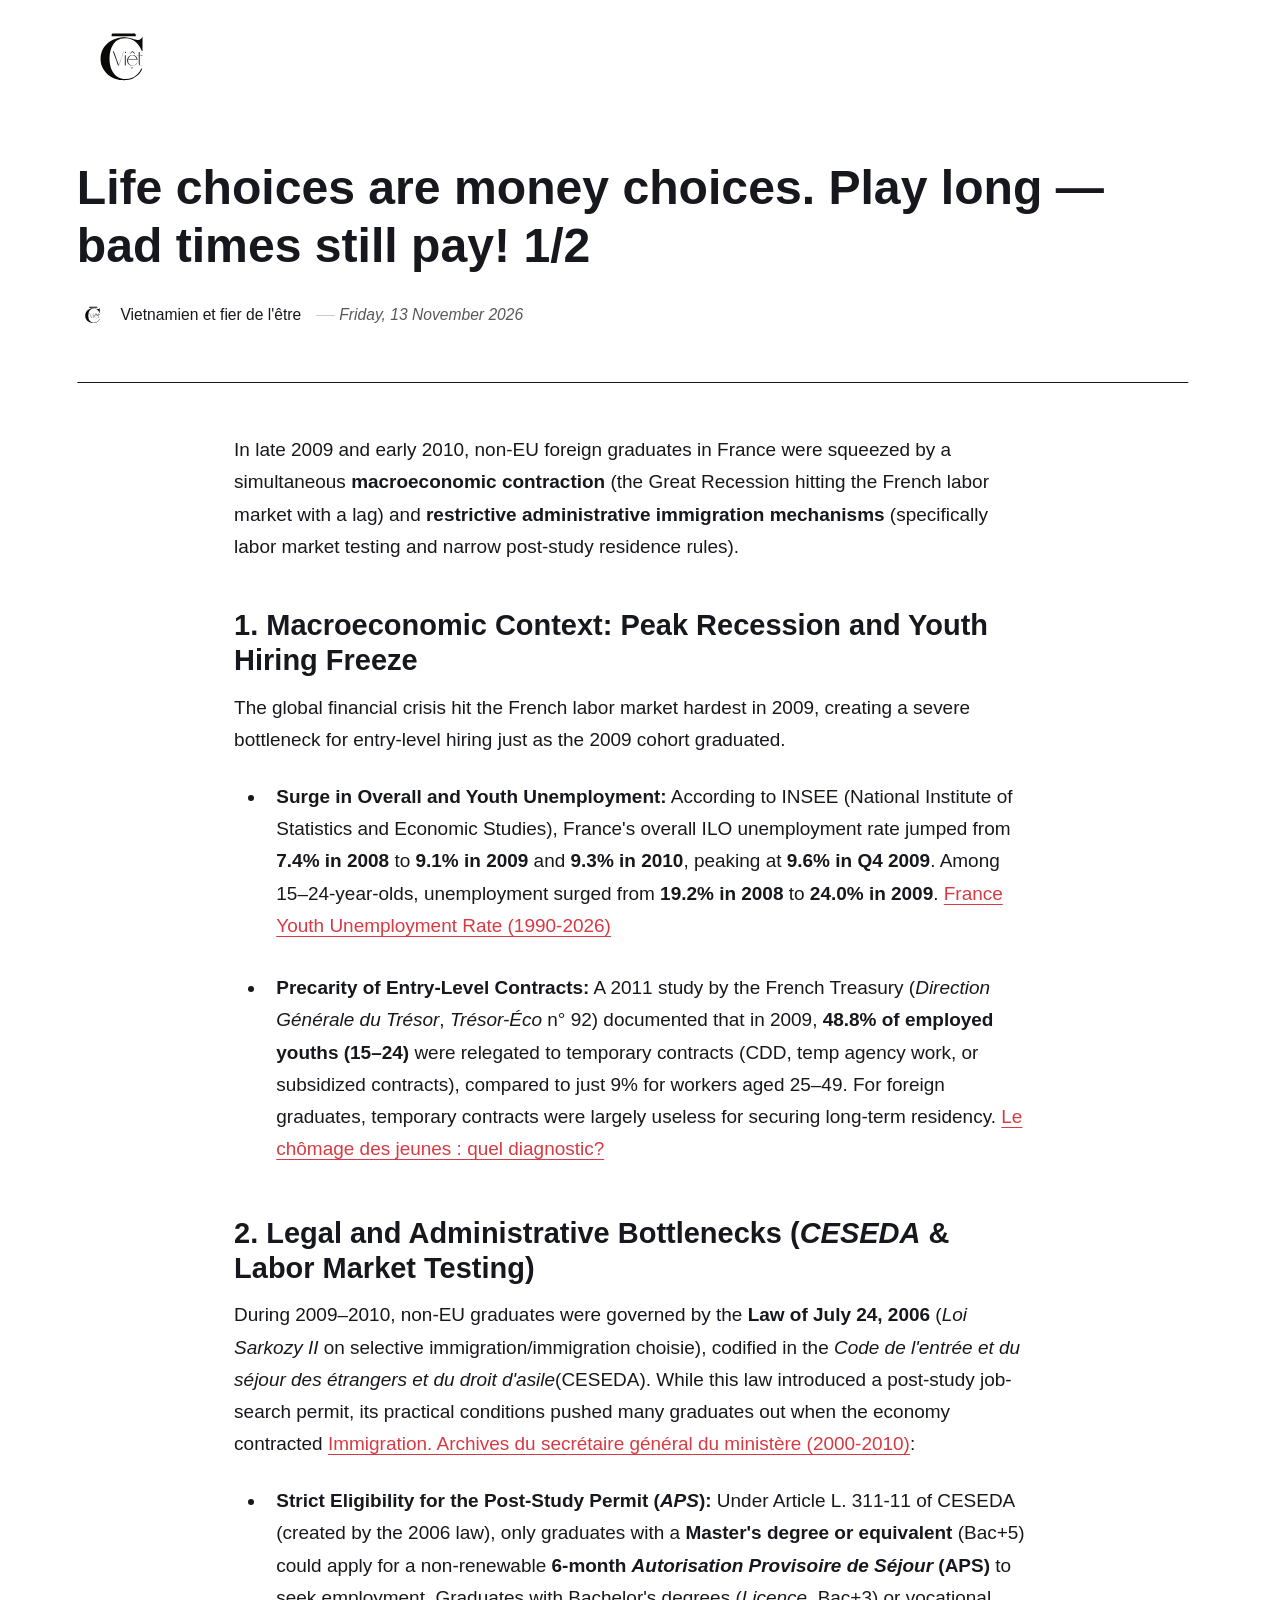
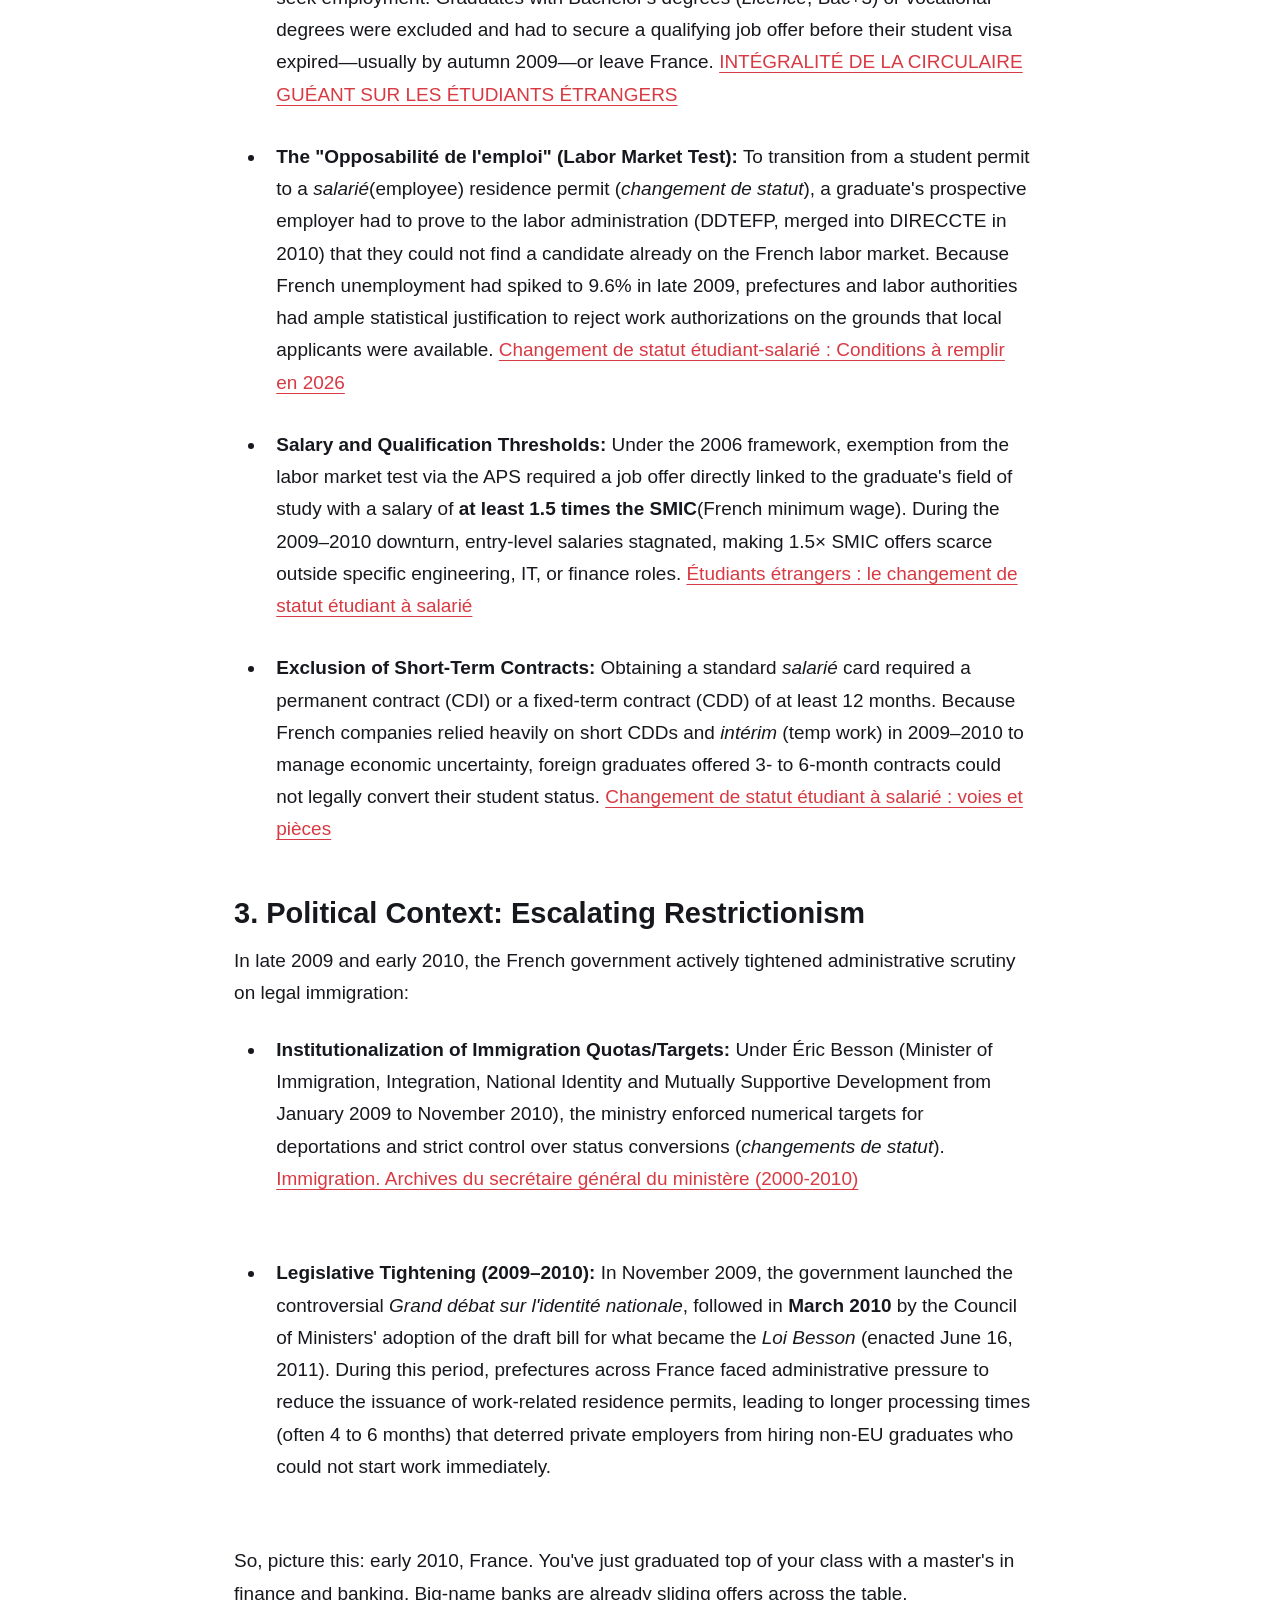
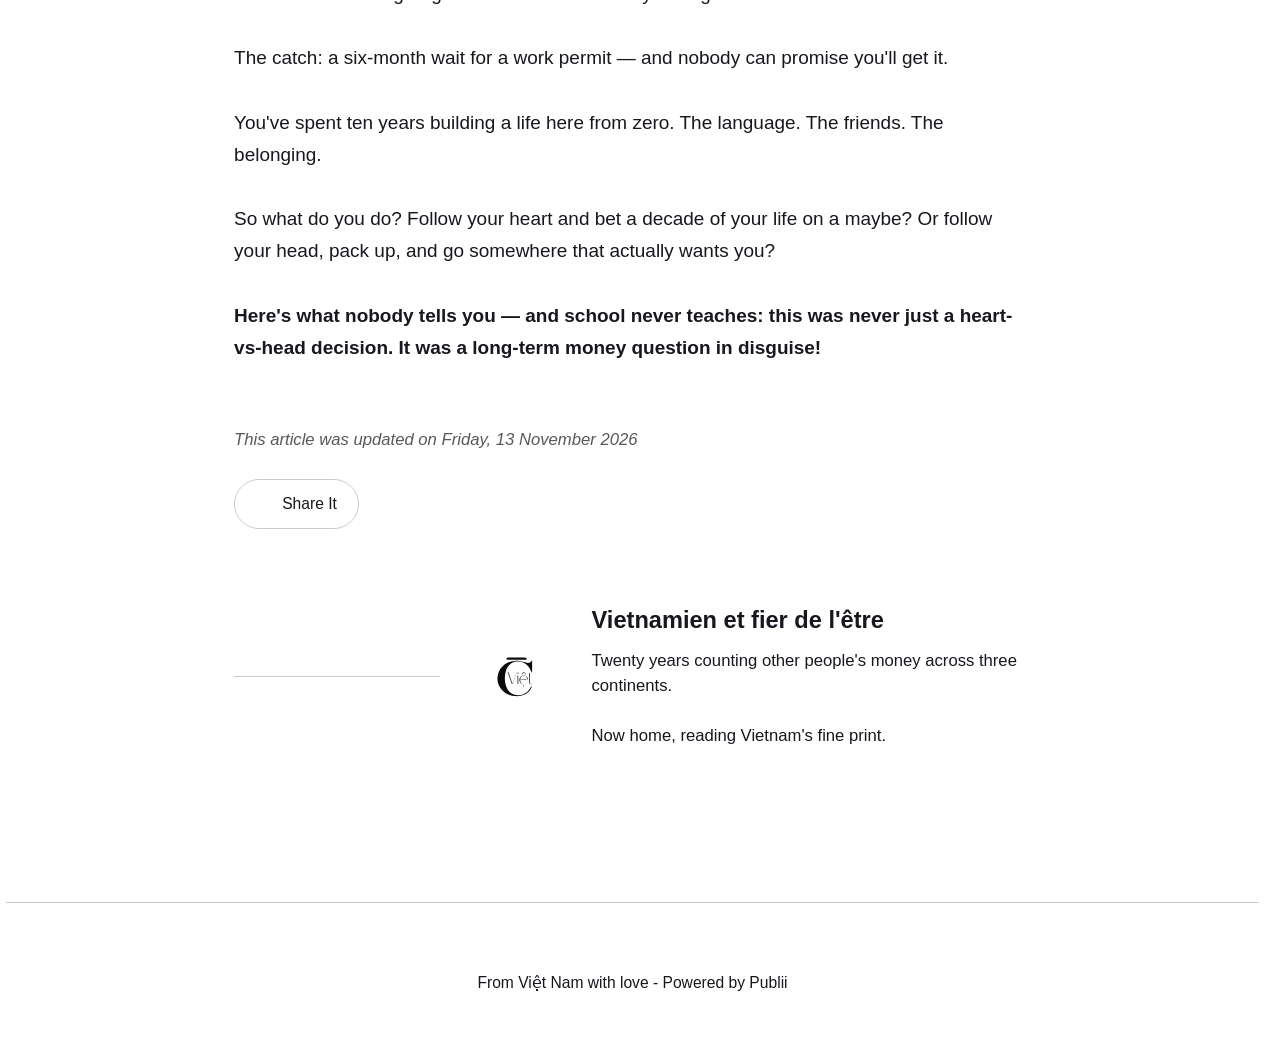
==== life-choices-are-money-choices-play-long-bad-times-still-pay-12/index.html @ 6306d777 "Updated from Publii" ====
<!DOCTYPE html><html lang="en-gb"><head><meta charset="utf-8"><meta http-equiv="X-UA-Compatible" content="IE=edge"><meta name="viewport" content="width=device-width,initial-scale=1"><title>Life choices are money choices. Play long — bad times still pay! 1/2 - C&#x27;est Việt</title><meta name="description" content="In late 2009 and early 2010, non-EU foreign graduates in France were squeezed by a simultaneous macroeconomic contraction (the Great Recession hitting the French labor market with a lag) and restrictive administrative immigration mechanisms (specifically labor market testing and narrow post-study residence rules). The global&amp;hellip;"><meta name="generator" content="Publii Open-Source CMS for Static Site"><link rel="canonical" href="https://cestviet.github.io/cestviet/life-choices-are-money-choices-play-long-bad-times-still-pay-12/"><link rel="alternate" type="application/atom+xml" href="https://cestviet.github.io/cestviet/feed.xml" title="C&#x27;est Việt - RSS"><link rel="alternate" type="application/json" href="https://cestviet.github.io/cestviet/feed.json" title="C&#x27;est Việt - JSON"><meta property="og:title" content="Life choices are money choices. Play long — bad times still pay! 1/2"><meta property="og:image" content="https://cestviet.github.io/cestviet/media/website/a-minimalist-flat-logo-featuring-a-sleek-stylize.svg"><meta property="og:image:width" content="1024"><meta property="og:image:height" content="1024"><meta property="og:site_name" content="C&#x27;est Việt"><meta property="og:description" content="In late 2009 and early 2010, non-EU foreign graduates in France were squeezed by a simultaneous macroeconomic contraction (the Great Recession hitting the French labor market with a lag) and restrictive administrative immigration mechanisms (specifically labor market testing and narrow post-study residence rules). The global&amp;hellip;"><meta property="og:url" content="https://cestviet.github.io/cestviet/life-choices-are-money-choices-play-long-bad-times-still-pay-12/"><meta property="og:type" content="article"><link rel="stylesheet" href="https://cestviet.github.io/cestviet/assets/css/style.css?v&#x3D;9b02a974ddb182516a41734026b76985"><script type="application/ld+json">{"@context":"http://schema.org","@type":"Article","mainEntityOfPage":{"@type":"WebPage","@id":"https://cestviet.github.io/cestviet/life-choices-are-money-choices-play-long-bad-times-still-pay-12/"},"headline":"Life choices are money choices. Play long — bad times still pay! 1/2","datePublished":"2026-11-13T11:24+07:00","dateModified":"2026-11-13T11:24+07:00","image":{"@type":"ImageObject","url":"https://cestviet.github.io/cestviet/media/website/a-minimalist-flat-logo-featuring-a-sleek-stylize.svg","height":1024,"width":1024},"description":"In late 2009 and early 2010, non-EU foreign graduates in France were squeezed by a simultaneous macroeconomic contraction (the Great Recession hitting the French labor market with a lag) and restrictive administrative immigration mechanisms (specifically labor market testing and narrow post-study residence rules). The global&hellip;","author":{"@type":"Person","name":"Vietnamien et fier de l'être","url":"https://cestviet.github.io/cestviet/authors/vietnamien-et-fier-de-letre/"},"publisher":{"@type":"Organization","name":"Vietnamien et fier de l'être","logo":{"@type":"ImageObject","url":"https://cestviet.github.io/cestviet/media/website/a-minimalist-flat-logo-featuring-a-sleek-stylize.svg","height":1024,"width":1024}}}</script><noscript><style>img[loading] {
                    opacity: 1;
                }</style></noscript></head><body class="post-template"><header class="top js-header"><a class="logo" href="https://cestviet.github.io/cestviet/"><img src="https://cestviet.github.io/cestviet/media/website/a-minimalist-flat-logo-featuring-a-sleek-stylize.svg" alt="C&#x27;est Việt" width="1024" height="1024"></a></header><main class="post"><article class="content"><div class="hero hero--noimage"><header class="hero__content"><div class="wrapper"><h1>Life choices are money choices. Play long — bad times still pay! 1/2</h1><div class="feed__meta content__meta"><img src="https://cestviet.github.io/cestviet/media/website/a-minimalist-flat-logo-featuring-a-sleek-stylize-2.svg" loading="eager" height="1024" width="1024" class="feed__author-thumb" alt=""> <a href="https://cestviet.github.io/cestviet/authors/vietnamien-et-fier-de-letre/" class="feed__author">Vietnamien et fier de l&#x27;être</a> <time datetime="2026-11-13T11:24" class="feed__date">Friday, 13 November 2026</time></div></div></header></div><div class="entry-wrapper content__entry"><p>In late 2009 and early 2010, non-EU foreign graduates in France were squeezed by a simultaneous <strong data-path-to-node="0" data-index-in-node="96">macroeconomic contraction</strong> (the Great Recession hitting the French labor market with a lag) and <strong data-path-to-node="0" data-index-in-node="191">restrictive administrative immigration mechanisms</strong> (specifically labor market testing and narrow post-study residence rules).</p><h3 dir="ltr" data-path-to-node="3">1. Macroeconomic Context: Peak Recession and Youth Hiring Freeze</h3><p dir="ltr" data-path-to-node="4">The global financial crisis hit the French labor market hardest in 2009, creating a severe bottleneck for entry-level hiring just as the 2009 cohort graduated.</p><ul dir="ltr" data-path-to-node="5"><li><p id="p-rc_a30de577f551a935-44" dir="ltr" data-path-to-node="5,0,0"><strong data-path-to-node="5,0,0" data-index-in-node="0">Surge in Overall and Youth Unemployment:</strong> <span class="citation-125">According to INSEE (National Institute of Statistics and Economic Studies), France's overall ILO unemployment rate jumped from </span><strong data-path-to-node="5,0,0" data-index-in-node="168"><span class="citation-125">7.4% in 2008</span></strong><span class="citation-125"> to </span><strong data-path-to-node="5,0,0" data-index-in-node="184"><span class="citation-125">9.1% in 2009</span></strong><span class="citation-125"> and </span><strong data-path-to-node="5,0,0" data-index-in-node="201"><span class="citation-125">9.3% in 2010</span></strong><span class="citation-125">, peaking at </span><strong data-path-to-node="5,0,0" data-index-in-node="226"><span class="citation-125">9.6% in Q4 2009</span></strong><span class="citation-125">. Among 15–24-year-olds, unemployment surged from </span><strong data-path-to-node="5,0,0" data-index-in-node="291"><span class="citation-125">19.2% in 2008</span></strong><span class="citation-125"> to </span><strong data-path-to-node="5,0,0" data-index-in-node="308"><span class="citation-125">24.0% in 2009</span></strong><span class="citation-125 citation-end-125">. <a href="https://www.macrotrends.net/global-metrics/countries/fra/france/youth-unemployment-rate" target="_blank" rel="noopener noreferrer">France Youth Unemployment Rate (1990-2026)</a></span></p></li><li><p id="p-rc_a30de577f551a935-45" dir="ltr" data-path-to-node="5,1,0"><strong data-path-to-node="5,1,0" data-index-in-node="0">Precarity of Entry-Level Contracts:</strong> <span class="citation-124">A 2011 study by the French Treasury (</span><i data-path-to-node="5,1,0" data-index-in-node="73"><span class="citation-124">Direction Générale du Trésor</span></i><span class="citation-124">, </span><i data-path-to-node="5,1,0" data-index-in-node="103"><span class="citation-124">Trésor-Éco</span></i><span class="citation-124"> n° 92) documented that in 2009, </span><strong data-path-to-node="5,1,0" data-index-in-node="146"><span class="citation-124">48.8% of employed youths (15–24)</span></strong><span class="citation-124 citation-end-124"> were relegated to temporary contracts (CDD, temp agency work, or subsidized contracts), compared to just 9% for workers aged 25–49.</span> For foreign graduates, temporary contracts were largely useless for securing long-term residency. <a href="https://www.tresor.economie.gouv.fr/Articles/a46040fc-6498-491b-bf5c-846c3a149bab/files/7bc8a26e-d54e-42ad-891c-6b981cd92b76#:~:text=Ceci%20pourrait%20notamment%20s'expliquer%20par%20%3A%20•,d'emploi%20mieux%20ciblée%20de%20ces%20derniers%20%3B" target="_blank" rel="noopener noreferrer">Le chômage des jeunes : quel diagnostic?</a></p></li></ul><h3 dir="ltr" data-path-to-node="7">2. Legal and Administrative Bottlenecks (<i data-path-to-node="7" data-index-in-node="41">CESEDA</i> &amp; Labor Market Testing)</h3><p id="p-rc_a30de577f551a935-46" dir="ltr" data-path-to-node="8"><span class="citation-123">During 2009–2010, non-EU graduates were governed by the </span><strong data-path-to-node="8" data-index-in-node="56"><span class="citation-123">Law of July 24, 2006</span></strong><span class="citation-123"> (</span><i data-path-to-node="8" data-index-in-node="78"><span class="citation-123">Loi Sarkozy II</span></i><span class="citation-123"> on selective immigration/</span><span class="citation-123">immigration choisie</span><span class="citation-123">), codified in the </span><i data-path-to-node="8" data-index-in-node="160"><span class="citation-123">Code de l'entrée et du séjour des étrangers et du droit d'asile</span></i><span class="citation-123 citation-end-123">(CESEDA).</span> While this law introduced a post-study job-search permit, its practical conditions pushed many graduates out when the economy contracted <a href="https://francearchives.gouv.fr/fr/findingaid/ea7a75e824355fdae7357c31bb704d1fa6d68585" target="null">Immigration. Archives du secrétaire général du ministère (2000-2010)</a>:</p><ul dir="ltr" data-path-to-node="9"><li><p id="p-rc_a30de577f551a935-47" dir="ltr" data-path-to-node="9,0,0"><strong data-path-to-node="9,0,0" data-index-in-node="0">Strict Eligibility for the Post-Study Permit (<i data-path-to-node="9,0,0" data-index-in-node="46">APS</i>):</strong> <span class="citation-122">Under Article L. 311-11 of CESEDA (created by the 2006 law), only graduates with a </span><strong data-path-to-node="9,0,0" data-index-in-node="135"><span class="citation-122">Master's degree or equivalent</span></strong><span class="citation-122"> (Bac+5) could apply for a non-renewable </span><strong data-path-to-node="9,0,0" data-index-in-node="205"><span class="citation-122">6-month </span><i data-path-to-node="9,0,0" data-index-in-node="213"><span class="citation-122">Autorisation Provisoire de Séjour</span></i><span class="citation-122"> (APS)</span></strong><span class="citation-122 citation-end-122"> to seek employment.</span> Graduates with Bachelor's degrees (<i data-path-to-node="9,0,0" data-index-in-node="308">Licence</i>, Bac+3) or vocational degrees were excluded and had to secure a qualifying job offer before their student visa expired—usually by autumn 2009—or leave France. <a href="https://www.france-terre-asile.org/actualites/actualites-choisies/integralite-de-la-circulaire-gueant-sur-les-etudiants-etrangers" target="_blank" rel="noopener noreferrer">INTÉGRALITÉ DE LA CIRCULAIRE GUÉANT SUR LES ÉTUDIANTS ÉTRANGERS</a></p></li><li><p id="p-rc_a30de577f551a935-48" dir="ltr" data-path-to-node="9,1,0"><strong data-path-to-node="9,1,0" data-index-in-node="0">The "Opposabilité de l'emploi" (Labor Market Test):</strong> <span class="citation-121">To transition from a student permit to a </span><i data-path-to-node="9,1,0" data-index-in-node="93"><span class="citation-121">salarié</span></i><span class="citation-121">(employee) residence permit (</span><i data-path-to-node="9,1,0" data-index-in-node="130"><span class="citation-121">changement de statut</span></i><span class="citation-121 citation-end-121">), a graduate's prospective employer had to prove to the labor administration (DDTEFP, merged into DIRECCTE in 2010) that they could not find a candidate already on the French labor market.</span> Because French unemployment had spiked to 9.6% in late 2009, prefectures and labor authorities had ample statistical justification to reject work authorizations on the grounds that local applicants were available. <a href="https://demandedesejour.fr/changement-de-statut-etudiant-salarie-conditions/#:~:text=La%20transition%20vers%20un%20titre%20de%20séjour,SMIC%20ou%20plus%20selon%20le%20poste)%20%3B" target="_blank" rel="noopener noreferrer">Changement de statut étudiant-salarié : Conditions à remplir en 2026</a></p></li><li><p id="p-rc_a30de577f551a935-49" dir="ltr" data-path-to-node="9,2,0"><strong data-path-to-node="9,2,0" data-index-in-node="0">Salary and Qualification Thresholds:</strong> <span class="citation-120">Under the 2006 framework, exemption from the labor market test via the APS required a job offer directly linked to the graduate's field of study with a salary of </span><strong data-path-to-node="9,2,0" data-index-in-node="199"><span class="citation-120">at least 1.5 times the SMIC</span></strong><span class="citation-120 citation-end-120">(French minimum wage).</span> During the 2009–2010 downturn, entry-level salaries stagnated, making 1.5× SMIC offers scarce outside specific engineering, IT, or finance roles. <a href="https://www.france-immigration.com/expert-articles/etudiants-etrangers-le-changement-de-statut-etudiant-a-salarie/#:~:text=Elle%20est%20réservée%20aux%20titulaires%20d'un%20diplôme,rarement%20quatre%20à%20six%20mois%2C%20récépissé%20compris." target="_blank" rel="noopener noreferrer">Étudiants étrangers : le changement de statut étudiant à salarié</a></p></li><li><p id="p-rc_a30de577f551a935-50" dir="ltr" data-path-to-node="9,3,0"><strong data-path-to-node="9,3,0" data-index-in-node="0">Exclusion of Short-Term Contracts:</strong> <span class="citation-119">Obtaining a standard </span><i data-path-to-node="9,3,0" data-index-in-node="56"><span class="citation-119">salarié</span></i><span class="citation-119 citation-end-119"> card required a permanent contract (CDI) or a fixed-term contract (CDD) of at least 12 months.</span> <span class="citation-118">Because French companies relied heavily on short CDDs and </span><i data-path-to-node="9,3,0" data-index-in-node="217"><span class="citation-118">intérim</span></i><span class="citation-118 citation-end-118"> (temp work) in 2009–2010 to manage economic uncertainty, foreign graduates offered 3- to 6-month contracts could not legally convert their student status. <a href="https://www.lassort-avocat.fr/changement-de-statut-etudiant-salarie/#:~:text=Pour%20un%20titulaire%20d'un%20master%2C%20cette%20voie,an%2C%20notamment%20un%20contrat%20à%20durée%20indéterminée." target="_blank" rel="noopener noreferrer">Changement de statut étudiant à salarié : voies et pièces</a></span></p></li></ul><h3 dir="ltr" data-path-to-node="11">3. Political Context: Escalating Restrictionism</h3><p dir="ltr" data-path-to-node="12">In late 2009 and early 2010, the French government actively tightened administrative scrutiny on legal immigration:</p><ul dir="ltr" data-path-to-node="13"><li><p id="p-rc_a30de577f551a935-51" dir="ltr" data-path-to-node="13,0,0"><strong data-path-to-node="13,0,0" data-index-in-node="0">Institutionalization of Immigration Quotas/Targets:</strong> <span class="citation-117">Under Éric Besson (Minister of Immigration, Integration, National Identity and Mutually Supportive Development from January 2009 to November 2010), the ministry enforced numerical targets for deportations and strict control over status conversions (</span><i data-path-to-node="13,0,0" data-index-in-node="301"><span class="citation-117">changements de statut</span></i><span class="citation-117 citation-end-117">). <a href="https://francearchives.gouv.fr/fr/findingaid/ea7a75e824355fdae7357c31bb704d1fa6d68585" target="_blank" rel="noopener noreferrer">Immigration. Archives du secrétaire général du ministère (2000-2010)</a></span></p><div class="source-inline-chip-container luminous-sources hide-from-message-actions ng-star-inserted"> </div></li><li><p dir="ltr" data-path-to-node="13,1,0"><strong data-path-to-node="13,1,0" data-index-in-node="0">Legislative Tightening (2009–2010):</strong> In November 2009, the government launched the controversial <i data-path-to-node="13,1,0" data-index-in-node="96">Grand débat sur l'identité nationale</i>, followed in <strong data-path-to-node="13,1,0" data-index-in-node="146">March 2010</strong> by the Council of Ministers' adoption of the draft bill for what became the <i data-path-to-node="13,1,0" data-index-in-node="233">Loi Besson</i> (enacted June 16, 2011). During this period, prefectures across France faced administrative pressure to reduce the issuance of work-related residence permits, leading to longer processing times (often 4 to 6 months) that deterred private employers from hiring non-EU graduates who could not start work immediately.</p></li></ul><p> </p><div class="qwen-markdown-paragraph" dir="ltr"><span class="qwen-markdown-text"><span class="qwen-markdown-text-node">So, picture this: early 2010, France. You've just graduated top of your class with a master's in finance and banking. Big-name banks are already sliding offers across the table.</span></span></div><div class="qwen-markdown-space"> </div><div class="qwen-markdown-paragraph" dir="ltr"><span class="qwen-markdown-text"><span class="qwen-markdown-text-node">The catch: a six-month wait for a work permit — and nobody can promise you'll get it.</span></span></div><div class="qwen-markdown-space"> </div><div class="qwen-markdown-paragraph" dir="ltr"><span class="qwen-markdown-text"><span class="qwen-markdown-text-node">You've spent ten years building a life here from zero. The language. The friends. The belonging.</span></span></div><div class="qwen-markdown-space"> </div><div class="qwen-markdown-paragraph" dir="ltr"><span class="qwen-markdown-text"><span class="qwen-markdown-text-node">So what do you do? Follow your heart and bet a decade of your life on a maybe? Or follow your head, pack up, and go somewhere that actually wants you?</span></span></div><div class="qwen-markdown-space"> </div><div class="qwen-markdown-paragraph" dir="ltr"><strong><span class="qwen-markdown-text"><span class="qwen-markdown-text-node" data-spm-anchor-id="a2ty_o01.29997173.0.i17.275fc921i0zB32">Here's what nobody tells you — and school never teaches: this was never just a heart-vs-head decision. It was a long-term money question in disguise!</span></span></strong></div></div><footer class="content__footer"><div class="entry-wrapper"><p class="content__updated">This article was updated on Friday, 13 November 2026</p><div class="content__actions"><div class="content__share"><button class="btn--icon content__share-button js-content__share-button"><svg width="20" height="20" aria-hidden="true"><use xlink:href="https://cestviet.github.io/cestviet/assets/svg/svg-map.svg#share"></use></svg> <span>Share It</span></button><div class="content__share-popup js-content__share-popup"></div></div></div><div class="content__bio bio"><img src="https://cestviet.github.io/cestviet/media/website/a-minimalist-flat-logo-featuring-a-sleek-stylize-2.svg" loading="lazy" height="1024" width="1024" class="bio__avatar" alt=""><div><h3 class="h4 bio__name"><a href="https://cestviet.github.io/cestviet/authors/vietnamien-et-fier-de-letre/" rel="author">Vietnamien et fier de l&#x27;être</a></h3><div class="bio__desc"><p>Twenty years counting other people's money across three continents.</p><p>Now home, reading Vietnam's fine print.</p></div></div></div></div></footer></article></main><footer class="footer"><div class="wrapper"><div class="footer__copyright"><p>From Việt Nam with love - Powered by Publii</p></div><button id="backToTop" class="footer__bttop" aria-label="Back to top" title="Back to top"><svg width="20" height="20"><use xlink:href="https://cestviet.github.io/cestviet/assets/svg/svg-map.svg#toparrow"/></svg></button></div></footer><script defer="defer" src="https://cestviet.github.io/cestviet/assets/js/scripts.min.js?v&#x3D;548663b90e1600fd2c2dd54433d04b71"></script><script>window.publiiThemeMenuConfig={mobileMenuMode:'sidebar',animationSpeed:300,submenuWidth: 'auto',doubleClickTime:500,mobileMenuExpandableSubmenus:true,relatedContainerForOverlayMenuSelector:'.top'};</script><script>var images = document.querySelectorAll('img[loading]');
        for (var i = 0; i < images.length; i++) {
            if (images[i].complete) {
                images[i].classList.add('is-loaded');
            } else {
                images[i].addEventListener('load', function () {
                    this.classList.add('is-loaded');
                }, false);
            }
        }</script></body></html>
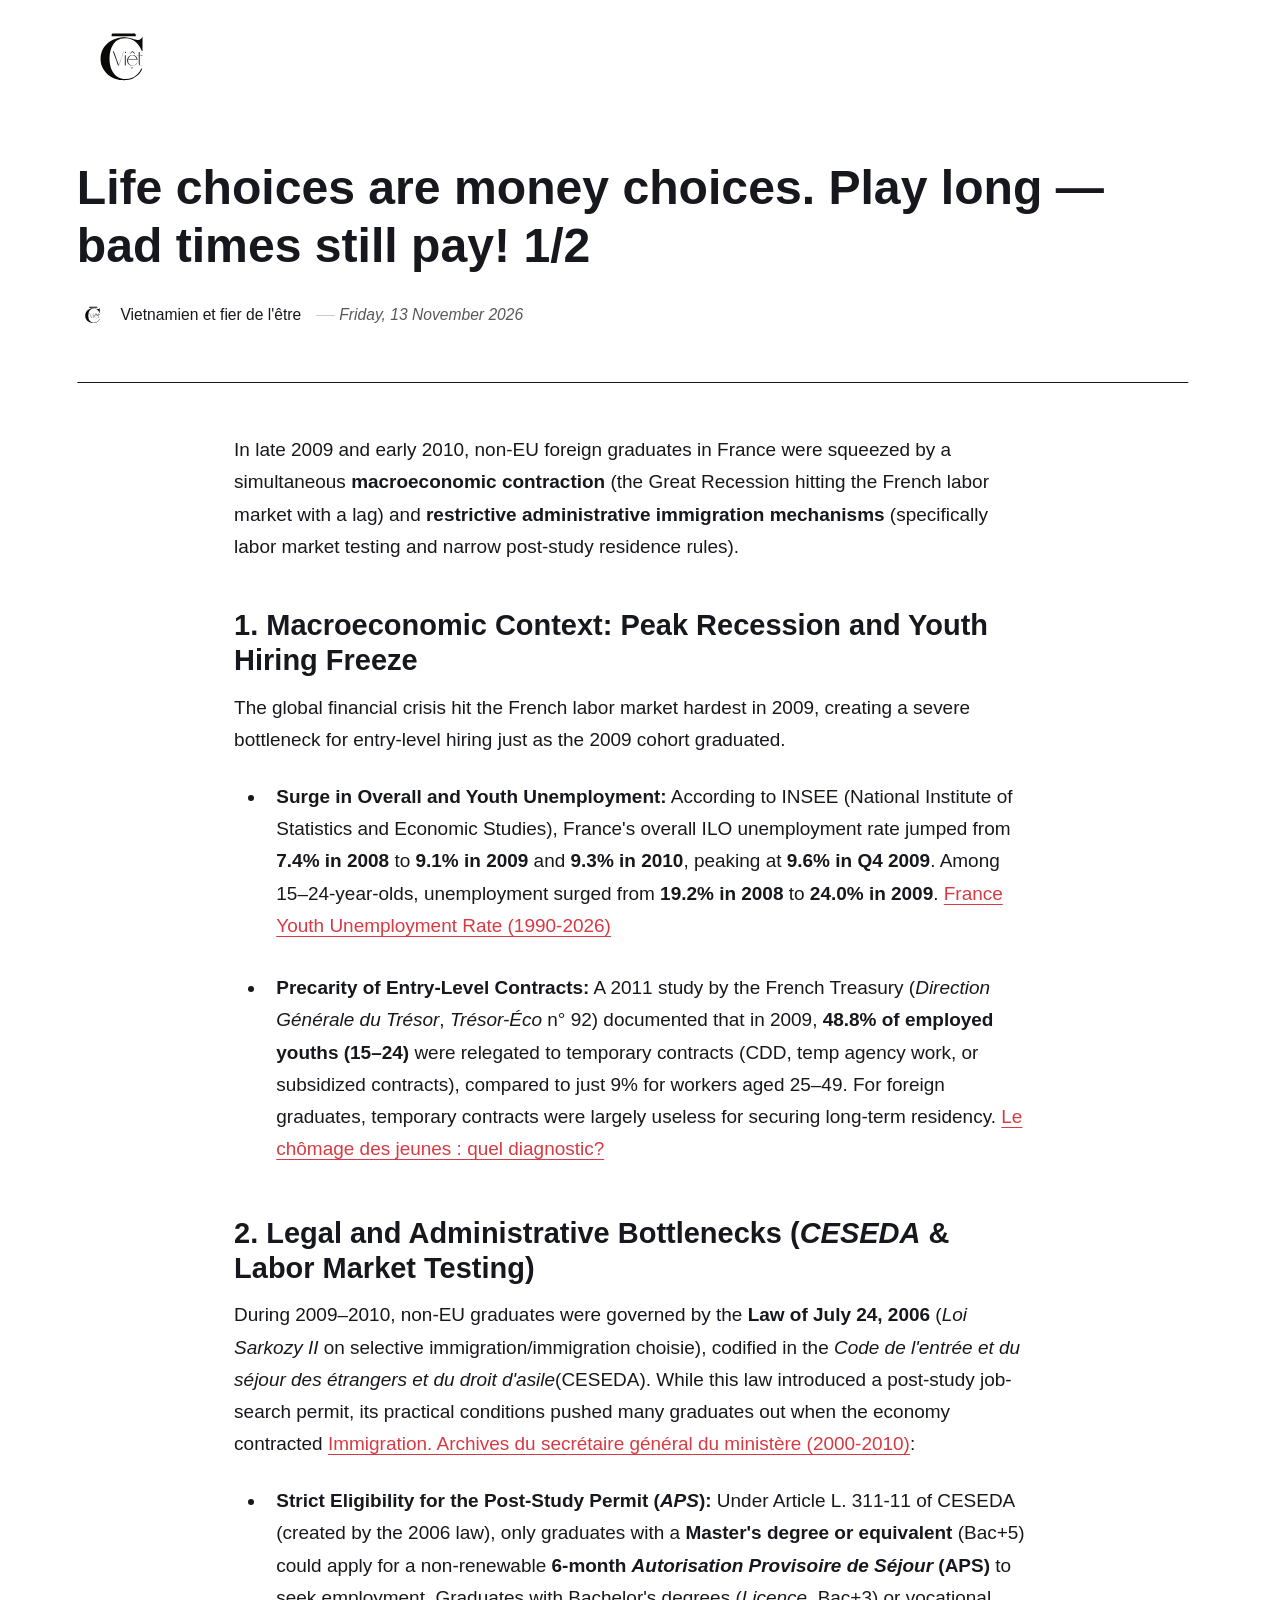
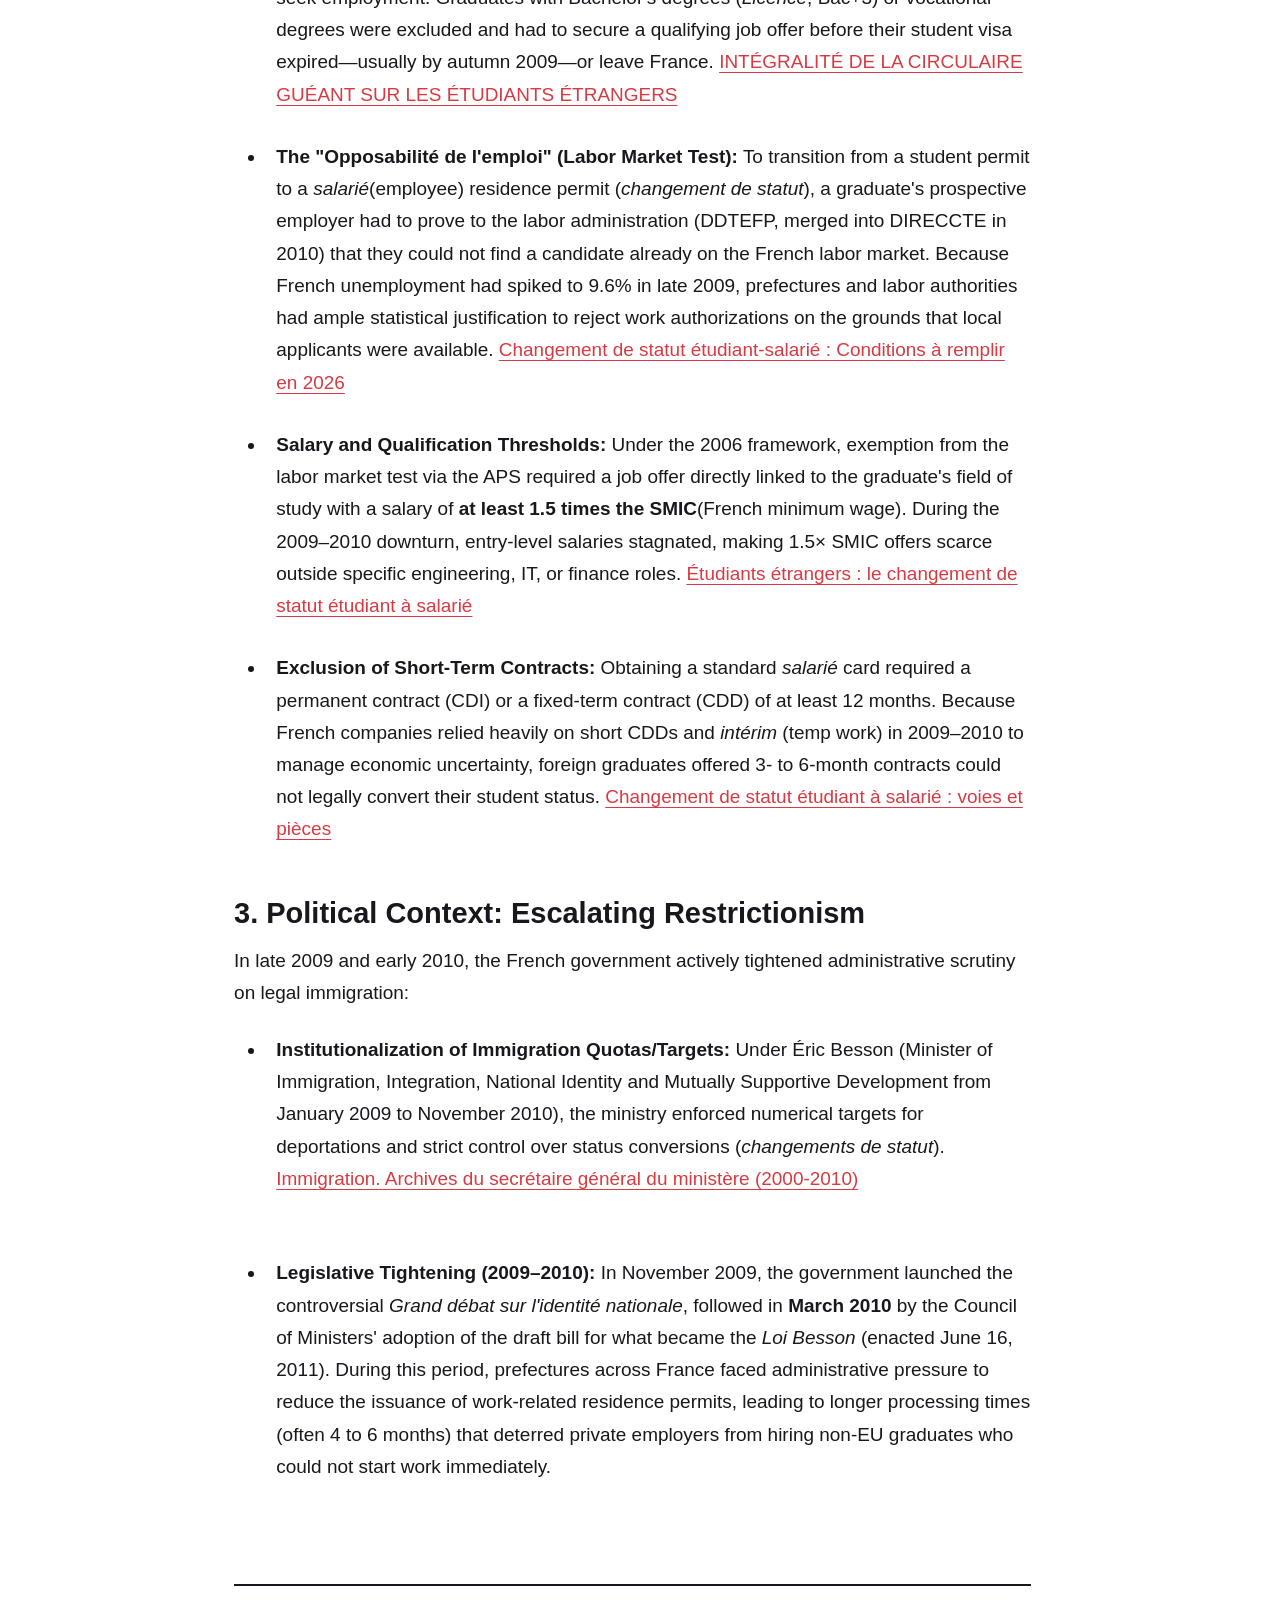
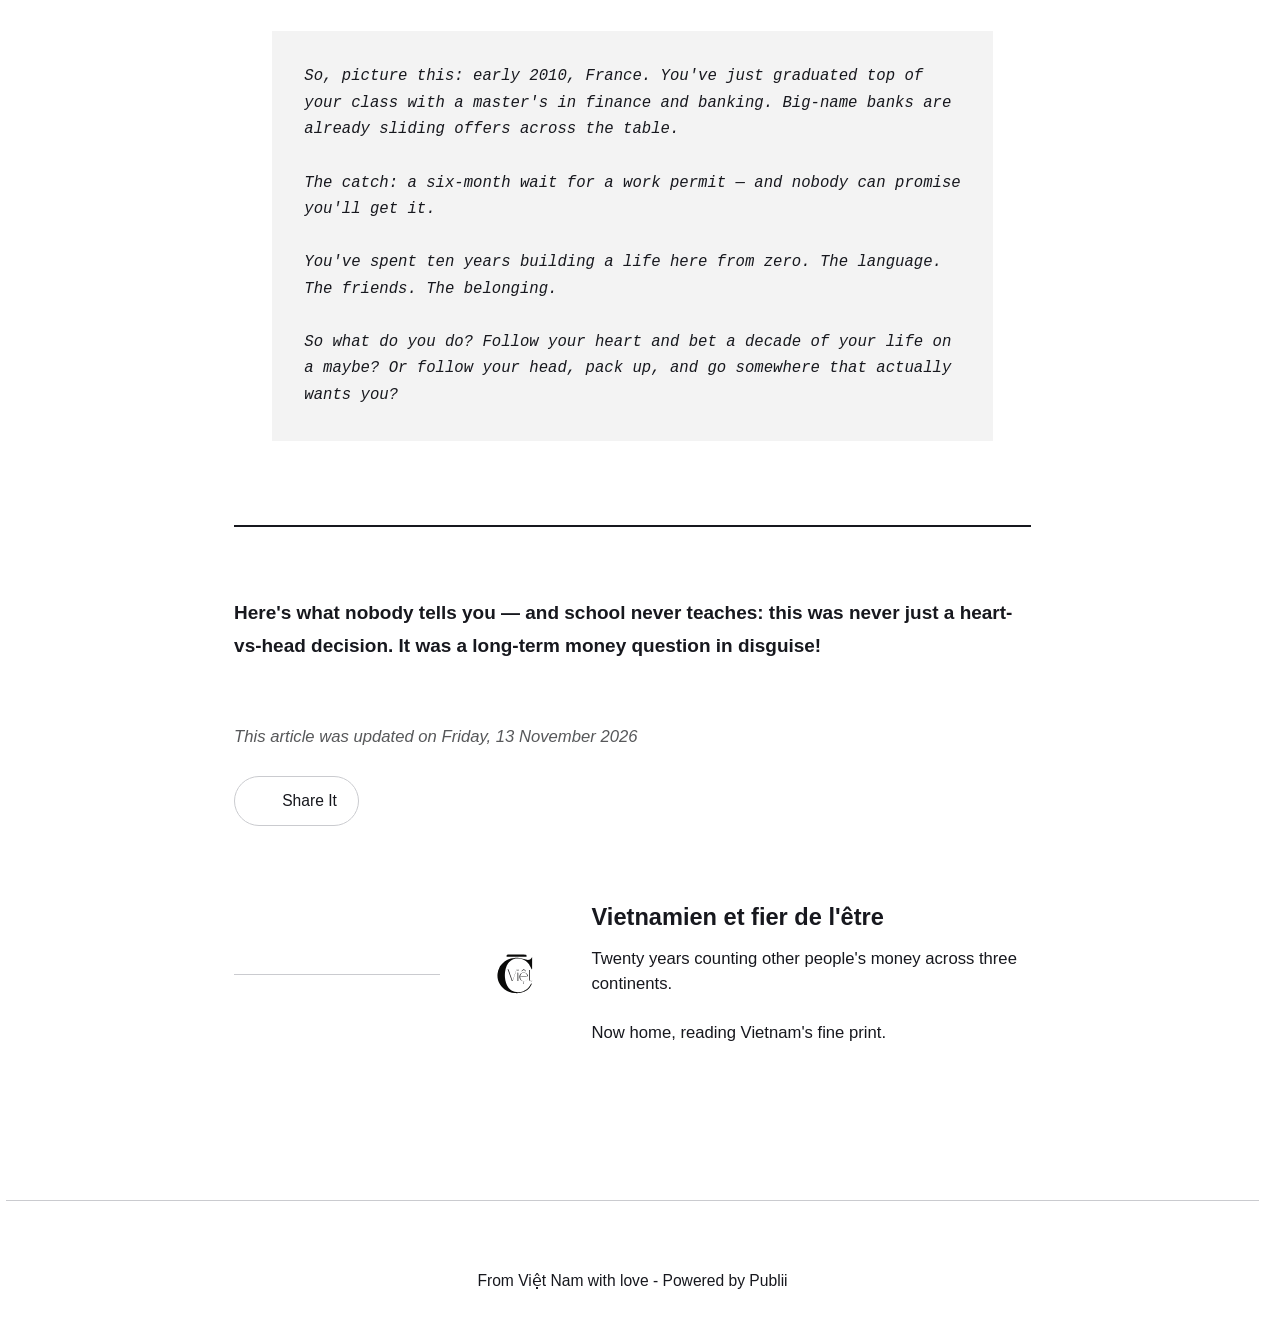
==== commit a96215bc: "Updated from Publii" ====
--- a/life-choices-are-money-choices-play-long-bad-times-still-pay-12/index.html
+++ b/life-choices-are-money-choices-play-long-bad-times-still-pay-12/index.html
@@ -1,6 +1,6 @@
-<!DOCTYPE html><html lang="en-gb"><head><meta charset="utf-8"><meta http-equiv="X-UA-Compatible" content="IE=edge"><meta name="viewport" content="width=device-width,initial-scale=1"><title>Life choices are money choices. Play long — bad times still pay! 1/2 - C&#x27;est Việt</title><meta name="description" content="In late 2009 and early 2010, non-EU foreign graduates in France were squeezed by a simultaneous macroeconomic contraction (the Great Recession hitting the French labor market with a lag) and restrictive administrative immigration mechanisms (specifically labor market testing and narrow post-study residence rules). The global&amp;hellip;"><meta name="generator" content="Publii Open-Source CMS for Static Site"><link rel="canonical" href="https://cestviet.github.io/cestviet/life-choices-are-money-choices-play-long-bad-times-still-pay-12/"><link rel="alternate" type="application/atom+xml" href="https://cestviet.github.io/cestviet/feed.xml" title="C&#x27;est Việt - RSS"><link rel="alternate" type="application/json" href="https://cestviet.github.io/cestviet/feed.json" title="C&#x27;est Việt - JSON"><meta property="og:title" content="Life choices are money choices. Play long — bad times still pay! 1/2"><meta property="og:image" content="https://cestviet.github.io/cestviet/media/website/a-minimalist-flat-logo-featuring-a-sleek-stylize.svg"><meta property="og:image:width" content="1024"><meta property="og:image:height" content="1024"><meta property="og:site_name" content="C&#x27;est Việt"><meta property="og:description" content="In late 2009 and early 2010, non-EU foreign graduates in France were squeezed by a simultaneous macroeconomic contraction (the Great Recession hitting the French labor market with a lag) and restrictive administrative immigration mechanisms (specifically labor market testing and narrow post-study residence rules). The global&amp;hellip;"><meta property="og:url" content="https://cestviet.github.io/cestviet/life-choices-are-money-choices-play-long-bad-times-still-pay-12/"><meta property="og:type" content="article"><link rel="stylesheet" href="https://cestviet.github.io/cestviet/assets/css/style.css?v&#x3D;9b02a974ddb182516a41734026b76985"><script type="application/ld+json">{"@context":"http://schema.org","@type":"Article","mainEntityOfPage":{"@type":"WebPage","@id":"https://cestviet.github.io/cestviet/life-choices-are-money-choices-play-long-bad-times-still-pay-12/"},"headline":"Life choices are money choices. Play long — bad times still pay! 1/2","datePublished":"2026-11-13T11:24+07:00","dateModified":"2026-11-13T11:24+07:00","image":{"@type":"ImageObject","url":"https://cestviet.github.io/cestviet/media/website/a-minimalist-flat-logo-featuring-a-sleek-stylize.svg","height":1024,"width":1024},"description":"In late 2009 and early 2010, non-EU foreign graduates in France were squeezed by a simultaneous macroeconomic contraction (the Great Recession hitting the French labor market with a lag) and restrictive administrative immigration mechanisms (specifically labor market testing and narrow post-study residence rules). The global&hellip;","author":{"@type":"Person","name":"Vietnamien et fier de l'être","url":"https://cestviet.github.io/cestviet/authors/vietnamien-et-fier-de-letre/"},"publisher":{"@type":"Organization","name":"Vietnamien et fier de l'être","logo":{"@type":"ImageObject","url":"https://cestviet.github.io/cestviet/media/website/a-minimalist-flat-logo-featuring-a-sleek-stylize.svg","height":1024,"width":1024}}}</script><noscript><style>img[loading] {
+<!DOCTYPE html><html lang="en-gb"><head><meta charset="utf-8"><meta http-equiv="X-UA-Compatible" content="IE=edge"><meta name="viewport" content="width=device-width,initial-scale=1"><title>Life choices are money choices. Play long — bad times still pay! 1/2 - C&#x27;est Việt</title><meta name="description" content="In late 2009 and early 2010, non-EU foreign graduates in France were squeezed by a simultaneous macroeconomic contraction (the Great Recession hitting the French labor market with a lag) and restrictive administrative immigration mechanisms (specifically labor market testing and narrow post-study residence rules). The global&amp;hellip;"><meta name="generator" content="Publii Open-Source CMS for Static Site"><link rel="canonical" href="https://cestviet.github.io/cestviet/life-choices-are-money-choices-play-long-bad-times-still-pay-12/"><link rel="alternate" type="application/atom+xml" href="https://cestviet.github.io/cestviet/feed.xml" title="C&#x27;est Việt - RSS"><link rel="alternate" type="application/json" href="https://cestviet.github.io/cestviet/feed.json" title="C&#x27;est Việt - JSON"><meta property="og:title" content="Life choices are money choices. Play long — bad times still pay! 1/2"><meta property="og:image" content="https://cestviet.github.io/cestviet/media/website/a-minimalist-flat-logo-featuring-a-sleek-stylize.svg"><meta property="og:image:width" content="1024"><meta property="og:image:height" content="1024"><meta property="og:site_name" content="C&#x27;est Việt"><meta property="og:description" content="In late 2009 and early 2010, non-EU foreign graduates in France were squeezed by a simultaneous macroeconomic contraction (the Great Recession hitting the French labor market with a lag) and restrictive administrative immigration mechanisms (specifically labor market testing and narrow post-study residence rules). The global&amp;hellip;"><meta property="og:url" content="https://cestviet.github.io/cestviet/life-choices-are-money-choices-play-long-bad-times-still-pay-12/"><meta property="og:type" content="article"><link rel="stylesheet" href="https://cestviet.github.io/cestviet/assets/css/style.css?v&#x3D;9b02a974ddb182516a41734026b76985"><script type="application/ld+json">{"@context":"http://schema.org","@type":"Article","mainEntityOfPage":{"@type":"WebPage","@id":"https://cestviet.github.io/cestviet/life-choices-are-money-choices-play-long-bad-times-still-pay-12/"},"headline":"Life choices are money choices. Play long — bad times still pay! 1/2","datePublished":"2026-11-13T11:24+07:00","dateModified":"2026-11-13T11:32+07:00","image":{"@type":"ImageObject","url":"https://cestviet.github.io/cestviet/media/website/a-minimalist-flat-logo-featuring-a-sleek-stylize.svg","height":1024,"width":1024},"description":"In late 2009 and early 2010, non-EU foreign graduates in France were squeezed by a simultaneous macroeconomic contraction (the Great Recession hitting the French labor market with a lag) and restrictive administrative immigration mechanisms (specifically labor market testing and narrow post-study residence rules). The global&hellip;","author":{"@type":"Person","name":"Vietnamien et fier de l'être","url":"https://cestviet.github.io/cestviet/authors/vietnamien-et-fier-de-letre/"},"publisher":{"@type":"Organization","name":"Vietnamien et fier de l'être","logo":{"@type":"ImageObject","url":"https://cestviet.github.io/cestviet/media/website/a-minimalist-flat-logo-featuring-a-sleek-stylize.svg","height":1024,"width":1024}}}</script><noscript><style>img[loading] {
                     opacity: 1;
-                }</style></noscript></head><body class="post-template"><header class="top js-header"><a class="logo" href="https://cestviet.github.io/cestviet/"><img src="https://cestviet.github.io/cestviet/media/website/a-minimalist-flat-logo-featuring-a-sleek-stylize.svg" alt="C&#x27;est Việt" width="1024" height="1024"></a></header><main class="post"><article class="content"><div class="hero hero--noimage"><header class="hero__content"><div class="wrapper"><h1>Life choices are money choices. Play long — bad times still pay! 1/2</h1><div class="feed__meta content__meta"><img src="https://cestviet.github.io/cestviet/media/website/a-minimalist-flat-logo-featuring-a-sleek-stylize-2.svg" loading="eager" height="1024" width="1024" class="feed__author-thumb" alt=""> <a href="https://cestviet.github.io/cestviet/authors/vietnamien-et-fier-de-letre/" class="feed__author">Vietnamien et fier de l&#x27;être</a> <time datetime="2026-11-13T11:24" class="feed__date">Friday, 13 November 2026</time></div></div></header></div><div class="entry-wrapper content__entry"><p>In late 2009 and early 2010, non-EU foreign graduates in France were squeezed by a simultaneous <strong data-path-to-node="0" data-index-in-node="96">macroeconomic contraction</strong> (the Great Recession hitting the French labor market with a lag) and <strong data-path-to-node="0" data-index-in-node="191">restrictive administrative immigration mechanisms</strong> (specifically labor market testing and narrow post-study residence rules).</p><h3 dir="ltr" data-path-to-node="3">1. Macroeconomic Context: Peak Recession and Youth Hiring Freeze</h3><p dir="ltr" data-path-to-node="4">The global financial crisis hit the French labor market hardest in 2009, creating a severe bottleneck for entry-level hiring just as the 2009 cohort graduated.</p><ul dir="ltr" data-path-to-node="5"><li><p id="p-rc_a30de577f551a935-44" dir="ltr" data-path-to-node="5,0,0"><strong data-path-to-node="5,0,0" data-index-in-node="0">Surge in Overall and Youth Unemployment:</strong> <span class="citation-125">According to INSEE (National Institute of Statistics and Economic Studies), France's overall ILO unemployment rate jumped from </span><strong data-path-to-node="5,0,0" data-index-in-node="168"><span class="citation-125">7.4% in 2008</span></strong><span class="citation-125"> to </span><strong data-path-to-node="5,0,0" data-index-in-node="184"><span class="citation-125">9.1% in 2009</span></strong><span class="citation-125"> and </span><strong data-path-to-node="5,0,0" data-index-in-node="201"><span class="citation-125">9.3% in 2010</span></strong><span class="citation-125">, peaking at </span><strong data-path-to-node="5,0,0" data-index-in-node="226"><span class="citation-125">9.6% in Q4 2009</span></strong><span class="citation-125">. Among 15–24-year-olds, unemployment surged from </span><strong data-path-to-node="5,0,0" data-index-in-node="291"><span class="citation-125">19.2% in 2008</span></strong><span class="citation-125"> to </span><strong data-path-to-node="5,0,0" data-index-in-node="308"><span class="citation-125">24.0% in 2009</span></strong><span class="citation-125 citation-end-125">. <a href="https://www.macrotrends.net/global-metrics/countries/fra/france/youth-unemployment-rate" target="_blank" rel="noopener noreferrer">France Youth Unemployment Rate (1990-2026)</a></span></p></li><li><p id="p-rc_a30de577f551a935-45" dir="ltr" data-path-to-node="5,1,0"><strong data-path-to-node="5,1,0" data-index-in-node="0">Precarity of Entry-Level Contracts:</strong> <span class="citation-124">A 2011 study by the French Treasury (</span><i data-path-to-node="5,1,0" data-index-in-node="73"><span class="citation-124">Direction Générale du Trésor</span></i><span class="citation-124">, </span><i data-path-to-node="5,1,0" data-index-in-node="103"><span class="citation-124">Trésor-Éco</span></i><span class="citation-124"> n° 92) documented that in 2009, </span><strong data-path-to-node="5,1,0" data-index-in-node="146"><span class="citation-124">48.8% of employed youths (15–24)</span></strong><span class="citation-124 citation-end-124"> were relegated to temporary contracts (CDD, temp agency work, or subsidized contracts), compared to just 9% for workers aged 25–49.</span> For foreign graduates, temporary contracts were largely useless for securing long-term residency. <a href="https://www.tresor.economie.gouv.fr/Articles/a46040fc-6498-491b-bf5c-846c3a149bab/files/7bc8a26e-d54e-42ad-891c-6b981cd92b76#:~:text=Ceci%20pourrait%20notamment%20s'expliquer%20par%20%3A%20•,d'emploi%20mieux%20ciblée%20de%20ces%20derniers%20%3B" target="_blank" rel="noopener noreferrer">Le chômage des jeunes : quel diagnostic?</a></p></li></ul><h3 dir="ltr" data-path-to-node="7">2. Legal and Administrative Bottlenecks (<i data-path-to-node="7" data-index-in-node="41">CESEDA</i> &amp; Labor Market Testing)</h3><p id="p-rc_a30de577f551a935-46" dir="ltr" data-path-to-node="8"><span class="citation-123">During 2009–2010, non-EU graduates were governed by the </span><strong data-path-to-node="8" data-index-in-node="56"><span class="citation-123">Law of July 24, 2006</span></strong><span class="citation-123"> (</span><i data-path-to-node="8" data-index-in-node="78"><span class="citation-123">Loi Sarkozy II</span></i><span class="citation-123"> on selective immigration/</span><span class="citation-123">immigration choisie</span><span class="citation-123">), codified in the </span><i data-path-to-node="8" data-index-in-node="160"><span class="citation-123">Code de l'entrée et du séjour des étrangers et du droit d'asile</span></i><span class="citation-123 citation-end-123">(CESEDA).</span> While this law introduced a post-study job-search permit, its practical conditions pushed many graduates out when the economy contracted <a href="https://francearchives.gouv.fr/fr/findingaid/ea7a75e824355fdae7357c31bb704d1fa6d68585" target="null">Immigration. Archives du secrétaire général du ministère (2000-2010)</a>:</p><ul dir="ltr" data-path-to-node="9"><li><p id="p-rc_a30de577f551a935-47" dir="ltr" data-path-to-node="9,0,0"><strong data-path-to-node="9,0,0" data-index-in-node="0">Strict Eligibility for the Post-Study Permit (<i data-path-to-node="9,0,0" data-index-in-node="46">APS</i>):</strong> <span class="citation-122">Under Article L. 311-11 of CESEDA (created by the 2006 law), only graduates with a </span><strong data-path-to-node="9,0,0" data-index-in-node="135"><span class="citation-122">Master's degree or equivalent</span></strong><span class="citation-122"> (Bac+5) could apply for a non-renewable </span><strong data-path-to-node="9,0,0" data-index-in-node="205"><span class="citation-122">6-month </span><i data-path-to-node="9,0,0" data-index-in-node="213"><span class="citation-122">Autorisation Provisoire de Séjour</span></i><span class="citation-122"> (APS)</span></strong><span class="citation-122 citation-end-122"> to seek employment.</span> Graduates with Bachelor's degrees (<i data-path-to-node="9,0,0" data-index-in-node="308">Licence</i>, Bac+3) or vocational degrees were excluded and had to secure a qualifying job offer before their student visa expired—usually by autumn 2009—or leave France. <a href="https://www.france-terre-asile.org/actualites/actualites-choisies/integralite-de-la-circulaire-gueant-sur-les-etudiants-etrangers" target="_blank" rel="noopener noreferrer">INTÉGRALITÉ DE LA CIRCULAIRE GUÉANT SUR LES ÉTUDIANTS ÉTRANGERS</a></p></li><li><p id="p-rc_a30de577f551a935-48" dir="ltr" data-path-to-node="9,1,0"><strong data-path-to-node="9,1,0" data-index-in-node="0">The "Opposabilité de l'emploi" (Labor Market Test):</strong> <span class="citation-121">To transition from a student permit to a </span><i data-path-to-node="9,1,0" data-index-in-node="93"><span class="citation-121">salarié</span></i><span class="citation-121">(employee) residence permit (</span><i data-path-to-node="9,1,0" data-index-in-node="130"><span class="citation-121">changement de statut</span></i><span class="citation-121 citation-end-121">), a graduate's prospective employer had to prove to the labor administration (DDTEFP, merged into DIRECCTE in 2010) that they could not find a candidate already on the French labor market.</span> Because French unemployment had spiked to 9.6% in late 2009, prefectures and labor authorities had ample statistical justification to reject work authorizations on the grounds that local applicants were available. <a href="https://demandedesejour.fr/changement-de-statut-etudiant-salarie-conditions/#:~:text=La%20transition%20vers%20un%20titre%20de%20séjour,SMIC%20ou%20plus%20selon%20le%20poste)%20%3B" target="_blank" rel="noopener noreferrer">Changement de statut étudiant-salarié : Conditions à remplir en 2026</a></p></li><li><p id="p-rc_a30de577f551a935-49" dir="ltr" data-path-to-node="9,2,0"><strong data-path-to-node="9,2,0" data-index-in-node="0">Salary and Qualification Thresholds:</strong> <span class="citation-120">Under the 2006 framework, exemption from the labor market test via the APS required a job offer directly linked to the graduate's field of study with a salary of </span><strong data-path-to-node="9,2,0" data-index-in-node="199"><span class="citation-120">at least 1.5 times the SMIC</span></strong><span class="citation-120 citation-end-120">(French minimum wage).</span> During the 2009–2010 downturn, entry-level salaries stagnated, making 1.5× SMIC offers scarce outside specific engineering, IT, or finance roles. <a href="https://www.france-immigration.com/expert-articles/etudiants-etrangers-le-changement-de-statut-etudiant-a-salarie/#:~:text=Elle%20est%20réservée%20aux%20titulaires%20d'un%20diplôme,rarement%20quatre%20à%20six%20mois%2C%20récépissé%20compris." target="_blank" rel="noopener noreferrer">Étudiants étrangers : le changement de statut étudiant à salarié</a></p></li><li><p id="p-rc_a30de577f551a935-50" dir="ltr" data-path-to-node="9,3,0"><strong data-path-to-node="9,3,0" data-index-in-node="0">Exclusion of Short-Term Contracts:</strong> <span class="citation-119">Obtaining a standard </span><i data-path-to-node="9,3,0" data-index-in-node="56"><span class="citation-119">salarié</span></i><span class="citation-119 citation-end-119"> card required a permanent contract (CDI) or a fixed-term contract (CDD) of at least 12 months.</span> <span class="citation-118">Because French companies relied heavily on short CDDs and </span><i data-path-to-node="9,3,0" data-index-in-node="217"><span class="citation-118">intérim</span></i><span class="citation-118 citation-end-118"> (temp work) in 2009–2010 to manage economic uncertainty, foreign graduates offered 3- to 6-month contracts could not legally convert their student status. <a href="https://www.lassort-avocat.fr/changement-de-statut-etudiant-salarie/#:~:text=Pour%20un%20titulaire%20d'un%20master%2C%20cette%20voie,an%2C%20notamment%20un%20contrat%20à%20durée%20indéterminée." target="_blank" rel="noopener noreferrer">Changement de statut étudiant à salarié : voies et pièces</a></span></p></li></ul><h3 dir="ltr" data-path-to-node="11">3. Political Context: Escalating Restrictionism</h3><p dir="ltr" data-path-to-node="12">In late 2009 and early 2010, the French government actively tightened administrative scrutiny on legal immigration:</p><ul dir="ltr" data-path-to-node="13"><li><p id="p-rc_a30de577f551a935-51" dir="ltr" data-path-to-node="13,0,0"><strong data-path-to-node="13,0,0" data-index-in-node="0">Institutionalization of Immigration Quotas/Targets:</strong> <span class="citation-117">Under Éric Besson (Minister of Immigration, Integration, National Identity and Mutually Supportive Development from January 2009 to November 2010), the ministry enforced numerical targets for deportations and strict control over status conversions (</span><i data-path-to-node="13,0,0" data-index-in-node="301"><span class="citation-117">changements de statut</span></i><span class="citation-117 citation-end-117">). <a href="https://francearchives.gouv.fr/fr/findingaid/ea7a75e824355fdae7357c31bb704d1fa6d68585" target="_blank" rel="noopener noreferrer">Immigration. Archives du secrétaire général du ministère (2000-2010)</a></span></p><div class="source-inline-chip-container luminous-sources hide-from-message-actions ng-star-inserted"> </div></li><li><p dir="ltr" data-path-to-node="13,1,0"><strong data-path-to-node="13,1,0" data-index-in-node="0">Legislative Tightening (2009–2010):</strong> In November 2009, the government launched the controversial <i data-path-to-node="13,1,0" data-index-in-node="96">Grand débat sur l'identité nationale</i>, followed in <strong data-path-to-node="13,1,0" data-index-in-node="146">March 2010</strong> by the Council of Ministers' adoption of the draft bill for what became the <i data-path-to-node="13,1,0" data-index-in-node="233">Loi Besson</i> (enacted June 16, 2011). During this period, prefectures across France faced administrative pressure to reduce the issuance of work-related residence permits, leading to longer processing times (often 4 to 6 months) that deterred private employers from hiring non-EU graduates who could not start work immediately.</p></li></ul><p> </p><div class="qwen-markdown-paragraph" dir="ltr"><span class="qwen-markdown-text"><span class="qwen-markdown-text-node">So, picture this: early 2010, France. You've just graduated top of your class with a master's in finance and banking. Big-name banks are already sliding offers across the table.</span></span></div><div class="qwen-markdown-space"> </div><div class="qwen-markdown-paragraph" dir="ltr"><span class="qwen-markdown-text"><span class="qwen-markdown-text-node">The catch: a six-month wait for a work permit — and nobody can promise you'll get it.</span></span></div><div class="qwen-markdown-space"> </div><div class="qwen-markdown-paragraph" dir="ltr"><span class="qwen-markdown-text"><span class="qwen-markdown-text-node">You've spent ten years building a life here from zero. The language. The friends. The belonging.</span></span></div><div class="qwen-markdown-space"> </div><div class="qwen-markdown-paragraph" dir="ltr"><span class="qwen-markdown-text"><span class="qwen-markdown-text-node">So what do you do? Follow your heart and bet a decade of your life on a maybe? Or follow your head, pack up, and go somewhere that actually wants you?</span></span></div><div class="qwen-markdown-space"> </div><div class="qwen-markdown-paragraph" dir="ltr"><strong><span class="qwen-markdown-text"><span class="qwen-markdown-text-node" data-spm-anchor-id="a2ty_o01.29997173.0.i17.275fc921i0zB32">Here's what nobody tells you — and school never teaches: this was never just a heart-vs-head decision. It was a long-term money question in disguise!</span></span></strong></div></div><footer class="content__footer"><div class="entry-wrapper"><p class="content__updated">This article was updated on Friday, 13 November 2026</p><div class="content__actions"><div class="content__share"><button class="btn--icon content__share-button js-content__share-button"><svg width="20" height="20" aria-hidden="true"><use xlink:href="https://cestviet.github.io/cestviet/assets/svg/svg-map.svg#share"></use></svg> <span>Share It</span></button><div class="content__share-popup js-content__share-popup"></div></div></div><div class="content__bio bio"><img src="https://cestviet.github.io/cestviet/media/website/a-minimalist-flat-logo-featuring-a-sleek-stylize-2.svg" loading="lazy" height="1024" width="1024" class="bio__avatar" alt=""><div><h3 class="h4 bio__name"><a href="https://cestviet.github.io/cestviet/authors/vietnamien-et-fier-de-letre/" rel="author">Vietnamien et fier de l&#x27;être</a></h3><div class="bio__desc"><p>Twenty years counting other people's money across three continents.</p><p>Now home, reading Vietnam's fine print.</p></div></div></div></div></footer></article></main><footer class="footer"><div class="wrapper"><div class="footer__copyright"><p>From Việt Nam with love - Powered by Publii</p></div><button id="backToTop" class="footer__bttop" aria-label="Back to top" title="Back to top"><svg width="20" height="20"><use xlink:href="https://cestviet.github.io/cestviet/assets/svg/svg-map.svg#toparrow"/></svg></button></div></footer><script defer="defer" src="https://cestviet.github.io/cestviet/assets/js/scripts.min.js?v&#x3D;548663b90e1600fd2c2dd54433d04b71"></script><script>window.publiiThemeMenuConfig={mobileMenuMode:'sidebar',animationSpeed:300,submenuWidth: 'auto',doubleClickTime:500,mobileMenuExpandableSubmenus:true,relatedContainerForOverlayMenuSelector:'.top'};</script><script>var images = document.querySelectorAll('img[loading]');
+                }</style></noscript></head><body class="post-template"><header class="top js-header"><a class="logo" href="https://cestviet.github.io/cestviet/"><img src="https://cestviet.github.io/cestviet/media/website/a-minimalist-flat-logo-featuring-a-sleek-stylize.svg" alt="C&#x27;est Việt" width="1024" height="1024"></a></header><main class="post"><article class="content"><div class="hero hero--noimage"><header class="hero__content"><div class="wrapper"><h1>Life choices are money choices. Play long — bad times still pay! 1/2</h1><div class="feed__meta content__meta"><img src="https://cestviet.github.io/cestviet/media/website/a-minimalist-flat-logo-featuring-a-sleek-stylize-2.svg" loading="eager" height="1024" width="1024" class="feed__author-thumb" alt=""> <a href="https://cestviet.github.io/cestviet/authors/vietnamien-et-fier-de-letre/" class="feed__author">Vietnamien et fier de l&#x27;être</a> <time datetime="2026-11-13T11:24" class="feed__date">Friday, 13 November 2026</time></div></div></header></div><div class="entry-wrapper content__entry"><p>In late 2009 and early 2010, non-EU foreign graduates in France were squeezed by a simultaneous <strong data-path-to-node="0" data-index-in-node="96">macroeconomic contraction</strong> (the Great Recession hitting the French labor market with a lag) and <strong data-path-to-node="0" data-index-in-node="191">restrictive administrative immigration mechanisms</strong> (specifically labor market testing and narrow post-study residence rules).</p><h3 dir="ltr" data-path-to-node="3">1. Macroeconomic Context: Peak Recession and Youth Hiring Freeze</h3><p dir="ltr" data-path-to-node="4">The global financial crisis hit the French labor market hardest in 2009, creating a severe bottleneck for entry-level hiring just as the 2009 cohort graduated.</p><ul dir="ltr" data-path-to-node="5"><li><p id="p-rc_a30de577f551a935-44" dir="ltr" data-path-to-node="5,0,0"><strong data-path-to-node="5,0,0" data-index-in-node="0">Surge in Overall and Youth Unemployment:</strong> <span class="citation-125">According to INSEE (National Institute of Statistics and Economic Studies), France's overall ILO unemployment rate jumped from </span><strong data-path-to-node="5,0,0" data-index-in-node="168"><span class="citation-125">7.4% in 2008</span></strong><span class="citation-125"> to </span><strong data-path-to-node="5,0,0" data-index-in-node="184"><span class="citation-125">9.1% in 2009</span></strong><span class="citation-125"> and </span><strong data-path-to-node="5,0,0" data-index-in-node="201"><span class="citation-125">9.3% in 2010</span></strong><span class="citation-125">, peaking at </span><strong data-path-to-node="5,0,0" data-index-in-node="226"><span class="citation-125">9.6% in Q4 2009</span></strong><span class="citation-125">. Among 15–24-year-olds, unemployment surged from </span><strong data-path-to-node="5,0,0" data-index-in-node="291"><span class="citation-125">19.2% in 2008</span></strong><span class="citation-125"> to </span><strong data-path-to-node="5,0,0" data-index-in-node="308"><span class="citation-125">24.0% in 2009</span></strong><span class="citation-125 citation-end-125">. <a href="https://www.macrotrends.net/global-metrics/countries/fra/france/youth-unemployment-rate" target="_blank" rel="noopener noreferrer">France Youth Unemployment Rate (1990-2026)</a></span></p></li><li><p id="p-rc_a30de577f551a935-45" dir="ltr" data-path-to-node="5,1,0"><strong data-path-to-node="5,1,0" data-index-in-node="0">Precarity of Entry-Level Contracts:</strong> <span class="citation-124">A 2011 study by the French Treasury (</span><i data-path-to-node="5,1,0" data-index-in-node="73"><span class="citation-124">Direction Générale du Trésor</span></i><span class="citation-124">, </span><i data-path-to-node="5,1,0" data-index-in-node="103"><span class="citation-124">Trésor-Éco</span></i><span class="citation-124"> n° 92) documented that in 2009, </span><strong data-path-to-node="5,1,0" data-index-in-node="146"><span class="citation-124">48.8% of employed youths (15–24)</span></strong><span class="citation-124 citation-end-124"> were relegated to temporary contracts (CDD, temp agency work, or subsidized contracts), compared to just 9% for workers aged 25–49.</span> For foreign graduates, temporary contracts were largely useless for securing long-term residency. <a href="https://www.tresor.economie.gouv.fr/Articles/a46040fc-6498-491b-bf5c-846c3a149bab/files/7bc8a26e-d54e-42ad-891c-6b981cd92b76#:~:text=Ceci%20pourrait%20notamment%20s'expliquer%20par%20%3A%20•,d'emploi%20mieux%20ciblée%20de%20ces%20derniers%20%3B" target="_blank" rel="noopener noreferrer">Le chômage des jeunes : quel diagnostic?</a></p></li></ul><h3 dir="ltr" data-path-to-node="7">2. Legal and Administrative Bottlenecks (<i data-path-to-node="7" data-index-in-node="41">CESEDA</i> &amp; Labor Market Testing)</h3><p id="p-rc_a30de577f551a935-46" dir="ltr" data-path-to-node="8"><span class="citation-123">During 2009–2010, non-EU graduates were governed by the </span><strong data-path-to-node="8" data-index-in-node="56"><span class="citation-123">Law of July 24, 2006</span></strong><span class="citation-123"> (</span><i data-path-to-node="8" data-index-in-node="78"><span class="citation-123">Loi Sarkozy II</span></i><span class="citation-123"> on selective immigration/</span><span class="citation-123">immigration choisie</span><span class="citation-123">), codified in the </span><i data-path-to-node="8" data-index-in-node="160"><span class="citation-123">Code de l'entrée et du séjour des étrangers et du droit d'asile</span></i><span class="citation-123 citation-end-123">(CESEDA).</span> While this law introduced a post-study job-search permit, its practical conditions pushed many graduates out when the economy contracted <a href="https://francearchives.gouv.fr/fr/findingaid/ea7a75e824355fdae7357c31bb704d1fa6d68585" target="null">Immigration. Archives du secrétaire général du ministère (2000-2010)</a>:</p><ul dir="ltr" data-path-to-node="9"><li><p id="p-rc_a30de577f551a935-47" dir="ltr" data-path-to-node="9,0,0"><strong data-path-to-node="9,0,0" data-index-in-node="0">Strict Eligibility for the Post-Study Permit (<i data-path-to-node="9,0,0" data-index-in-node="46">APS</i>):</strong> <span class="citation-122">Under Article L. 311-11 of CESEDA (created by the 2006 law), only graduates with a </span><strong data-path-to-node="9,0,0" data-index-in-node="135"><span class="citation-122">Master's degree or equivalent</span></strong><span class="citation-122"> (Bac+5) could apply for a non-renewable </span><strong data-path-to-node="9,0,0" data-index-in-node="205"><span class="citation-122">6-month </span><i data-path-to-node="9,0,0" data-index-in-node="213"><span class="citation-122">Autorisation Provisoire de Séjour</span></i><span class="citation-122"> (APS)</span></strong><span class="citation-122 citation-end-122"> to seek employment.</span> Graduates with Bachelor's degrees (<i data-path-to-node="9,0,0" data-index-in-node="308">Licence</i>, Bac+3) or vocational degrees were excluded and had to secure a qualifying job offer before their student visa expired—usually by autumn 2009—or leave France. <a href="https://www.france-terre-asile.org/actualites/actualites-choisies/integralite-de-la-circulaire-gueant-sur-les-etudiants-etrangers" target="_blank" rel="noopener noreferrer">INTÉGRALITÉ DE LA CIRCULAIRE GUÉANT SUR LES ÉTUDIANTS ÉTRANGERS</a></p></li><li><p id="p-rc_a30de577f551a935-48" dir="ltr" data-path-to-node="9,1,0"><strong data-path-to-node="9,1,0" data-index-in-node="0">The "Opposabilité de l'emploi" (Labor Market Test):</strong> <span class="citation-121">To transition from a student permit to a </span><i data-path-to-node="9,1,0" data-index-in-node="93"><span class="citation-121">salarié</span></i><span class="citation-121">(employee) residence permit (</span><i data-path-to-node="9,1,0" data-index-in-node="130"><span class="citation-121">changement de statut</span></i><span class="citation-121 citation-end-121">), a graduate's prospective employer had to prove to the labor administration (DDTEFP, merged into DIRECCTE in 2010) that they could not find a candidate already on the French labor market.</span> Because French unemployment had spiked to 9.6% in late 2009, prefectures and labor authorities had ample statistical justification to reject work authorizations on the grounds that local applicants were available. <a href="https://demandedesejour.fr/changement-de-statut-etudiant-salarie-conditions/#:~:text=La%20transition%20vers%20un%20titre%20de%20séjour,SMIC%20ou%20plus%20selon%20le%20poste)%20%3B" target="_blank" rel="noopener noreferrer">Changement de statut étudiant-salarié : Conditions à remplir en 2026</a></p></li><li><p id="p-rc_a30de577f551a935-49" dir="ltr" data-path-to-node="9,2,0"><strong data-path-to-node="9,2,0" data-index-in-node="0">Salary and Qualification Thresholds:</strong> <span class="citation-120">Under the 2006 framework, exemption from the labor market test via the APS required a job offer directly linked to the graduate's field of study with a salary of </span><strong data-path-to-node="9,2,0" data-index-in-node="199"><span class="citation-120">at least 1.5 times the SMIC</span></strong><span class="citation-120 citation-end-120">(French minimum wage).</span> During the 2009–2010 downturn, entry-level salaries stagnated, making 1.5× SMIC offers scarce outside specific engineering, IT, or finance roles. <a href="https://www.france-immigration.com/expert-articles/etudiants-etrangers-le-changement-de-statut-etudiant-a-salarie/#:~:text=Elle%20est%20réservée%20aux%20titulaires%20d'un%20diplôme,rarement%20quatre%20à%20six%20mois%2C%20récépissé%20compris." target="_blank" rel="noopener noreferrer">Étudiants étrangers : le changement de statut étudiant à salarié</a></p></li><li><p id="p-rc_a30de577f551a935-50" dir="ltr" data-path-to-node="9,3,0"><strong data-path-to-node="9,3,0" data-index-in-node="0">Exclusion of Short-Term Contracts:</strong> <span class="citation-119">Obtaining a standard </span><i data-path-to-node="9,3,0" data-index-in-node="56"><span class="citation-119">salarié</span></i><span class="citation-119 citation-end-119"> card required a permanent contract (CDI) or a fixed-term contract (CDD) of at least 12 months.</span> <span class="citation-118">Because French companies relied heavily on short CDDs and </span><i data-path-to-node="9,3,0" data-index-in-node="217"><span class="citation-118">intérim</span></i><span class="citation-118 citation-end-118"> (temp work) in 2009–2010 to manage economic uncertainty, foreign graduates offered 3- to 6-month contracts could not legally convert their student status. <a href="https://www.lassort-avocat.fr/changement-de-statut-etudiant-salarie/#:~:text=Pour%20un%20titulaire%20d'un%20master%2C%20cette%20voie,an%2C%20notamment%20un%20contrat%20à%20durée%20indéterminée." target="_blank" rel="noopener noreferrer">Changement de statut étudiant à salarié : voies et pièces</a></span></p></li></ul><h3 dir="ltr" data-path-to-node="11">3. Political Context: Escalating Restrictionism</h3><p dir="ltr" data-path-to-node="12">In late 2009 and early 2010, the French government actively tightened administrative scrutiny on legal immigration:</p><ul dir="ltr" data-path-to-node="13"><li><p id="p-rc_a30de577f551a935-51" dir="ltr" data-path-to-node="13,0,0"><strong data-path-to-node="13,0,0" data-index-in-node="0">Institutionalization of Immigration Quotas/Targets:</strong> <span class="citation-117">Under Éric Besson (Minister of Immigration, Integration, National Identity and Mutually Supportive Development from January 2009 to November 2010), the ministry enforced numerical targets for deportations and strict control over status conversions (</span><i data-path-to-node="13,0,0" data-index-in-node="301"><span class="citation-117">changements de statut</span></i><span class="citation-117 citation-end-117">). <a href="https://francearchives.gouv.fr/fr/findingaid/ea7a75e824355fdae7357c31bb704d1fa6d68585" target="_blank" rel="noopener noreferrer">Immigration. Archives du secrétaire général du ministère (2000-2010)</a></span></p><div class="source-inline-chip-container luminous-sources hide-from-message-actions ng-star-inserted"> </div></li><li><p dir="ltr" data-path-to-node="13,1,0"><strong data-path-to-node="13,1,0" data-index-in-node="0">Legislative Tightening (2009–2010):</strong> In November 2009, the government launched the controversial <i data-path-to-node="13,1,0" data-index-in-node="96">Grand débat sur l'identité nationale</i>, followed in <strong data-path-to-node="13,1,0" data-index-in-node="146">March 2010</strong> by the Council of Ministers' adoption of the draft bill for what became the <i data-path-to-node="13,1,0" data-index-in-node="233">Loi Besson</i> (enacted June 16, 2011). During this period, prefectures across France faced administrative pressure to reduce the issuance of work-related residence permits, leading to longer processing times (often 4 to 6 months) that deterred private employers from hiring non-EU graduates who could not start work immediately.</p></li></ul><p> </p><blockquote><pre class="qwen-markdown-paragraph" dir="ltr"><span class="qwen-markdown-text"><span class="qwen-markdown-text-node">So, picture this: early 2010, France. You've just graduated top of your class with a master's in finance and banking. Big-name banks are already sliding offers across the table.</span></span><br><span class="qwen-markdown-text"><span class="qwen-markdown-text-node"><br>The catch: a six-month wait for a work permit — and nobody can promise you'll get it.</span></span><br><span class="qwen-markdown-text"><span class="qwen-markdown-text-node"><br>You've spent ten years building a life here from zero. The language. The friends. The belonging.<br><br></span></span><span class="qwen-markdown-text"><span class="qwen-markdown-text-node">So what do you do? Follow your heart and bet a decade of your life on a maybe? Or follow your head, pack up, and go somewhere that actually wants you?</span></span></pre></blockquote><div class="qwen-markdown-space"> </div><div class="qwen-markdown-paragraph" dir="ltr"><strong><span class="qwen-markdown-text"><span class="qwen-markdown-text-node" data-spm-anchor-id="a2ty_o01.29997173.0.i17.275fc921i0zB32">Here's what nobody tells you — and school never teaches: this was never just a heart-vs-head decision. It was a long-term money question in disguise!</span></span></strong></div></div><footer class="content__footer"><div class="entry-wrapper"><p class="content__updated">This article was updated on Friday, 13 November 2026</p><div class="content__actions"><div class="content__share"><button class="btn--icon content__share-button js-content__share-button"><svg width="20" height="20" aria-hidden="true"><use xlink:href="https://cestviet.github.io/cestviet/assets/svg/svg-map.svg#share"></use></svg> <span>Share It</span></button><div class="content__share-popup js-content__share-popup"></div></div></div><div class="content__bio bio"><img src="https://cestviet.github.io/cestviet/media/website/a-minimalist-flat-logo-featuring-a-sleek-stylize-2.svg" loading="lazy" height="1024" width="1024" class="bio__avatar" alt=""><div><h3 class="h4 bio__name"><a href="https://cestviet.github.io/cestviet/authors/vietnamien-et-fier-de-letre/" rel="author">Vietnamien et fier de l&#x27;être</a></h3><div class="bio__desc"><p>Twenty years counting other people's money across three continents.</p><p>Now home, reading Vietnam's fine print.</p></div></div></div></div></footer></article></main><footer class="footer"><div class="wrapper"><div class="footer__copyright"><p>From Việt Nam with love - Powered by Publii</p></div><button id="backToTop" class="footer__bttop" aria-label="Back to top" title="Back to top"><svg width="20" height="20"><use xlink:href="https://cestviet.github.io/cestviet/assets/svg/svg-map.svg#toparrow"/></svg></button></div></footer><script defer="defer" src="https://cestviet.github.io/cestviet/assets/js/scripts.min.js?v&#x3D;548663b90e1600fd2c2dd54433d04b71"></script><script>window.publiiThemeMenuConfig={mobileMenuMode:'sidebar',animationSpeed:300,submenuWidth: 'auto',doubleClickTime:500,mobileMenuExpandableSubmenus:true,relatedContainerForOverlayMenuSelector:'.top'};</script><script>var images = document.querySelectorAll('img[loading]');
         for (var i = 0; i < images.length; i++) {
             if (images[i].complete) {
                 images[i].classList.add('is-loaded');
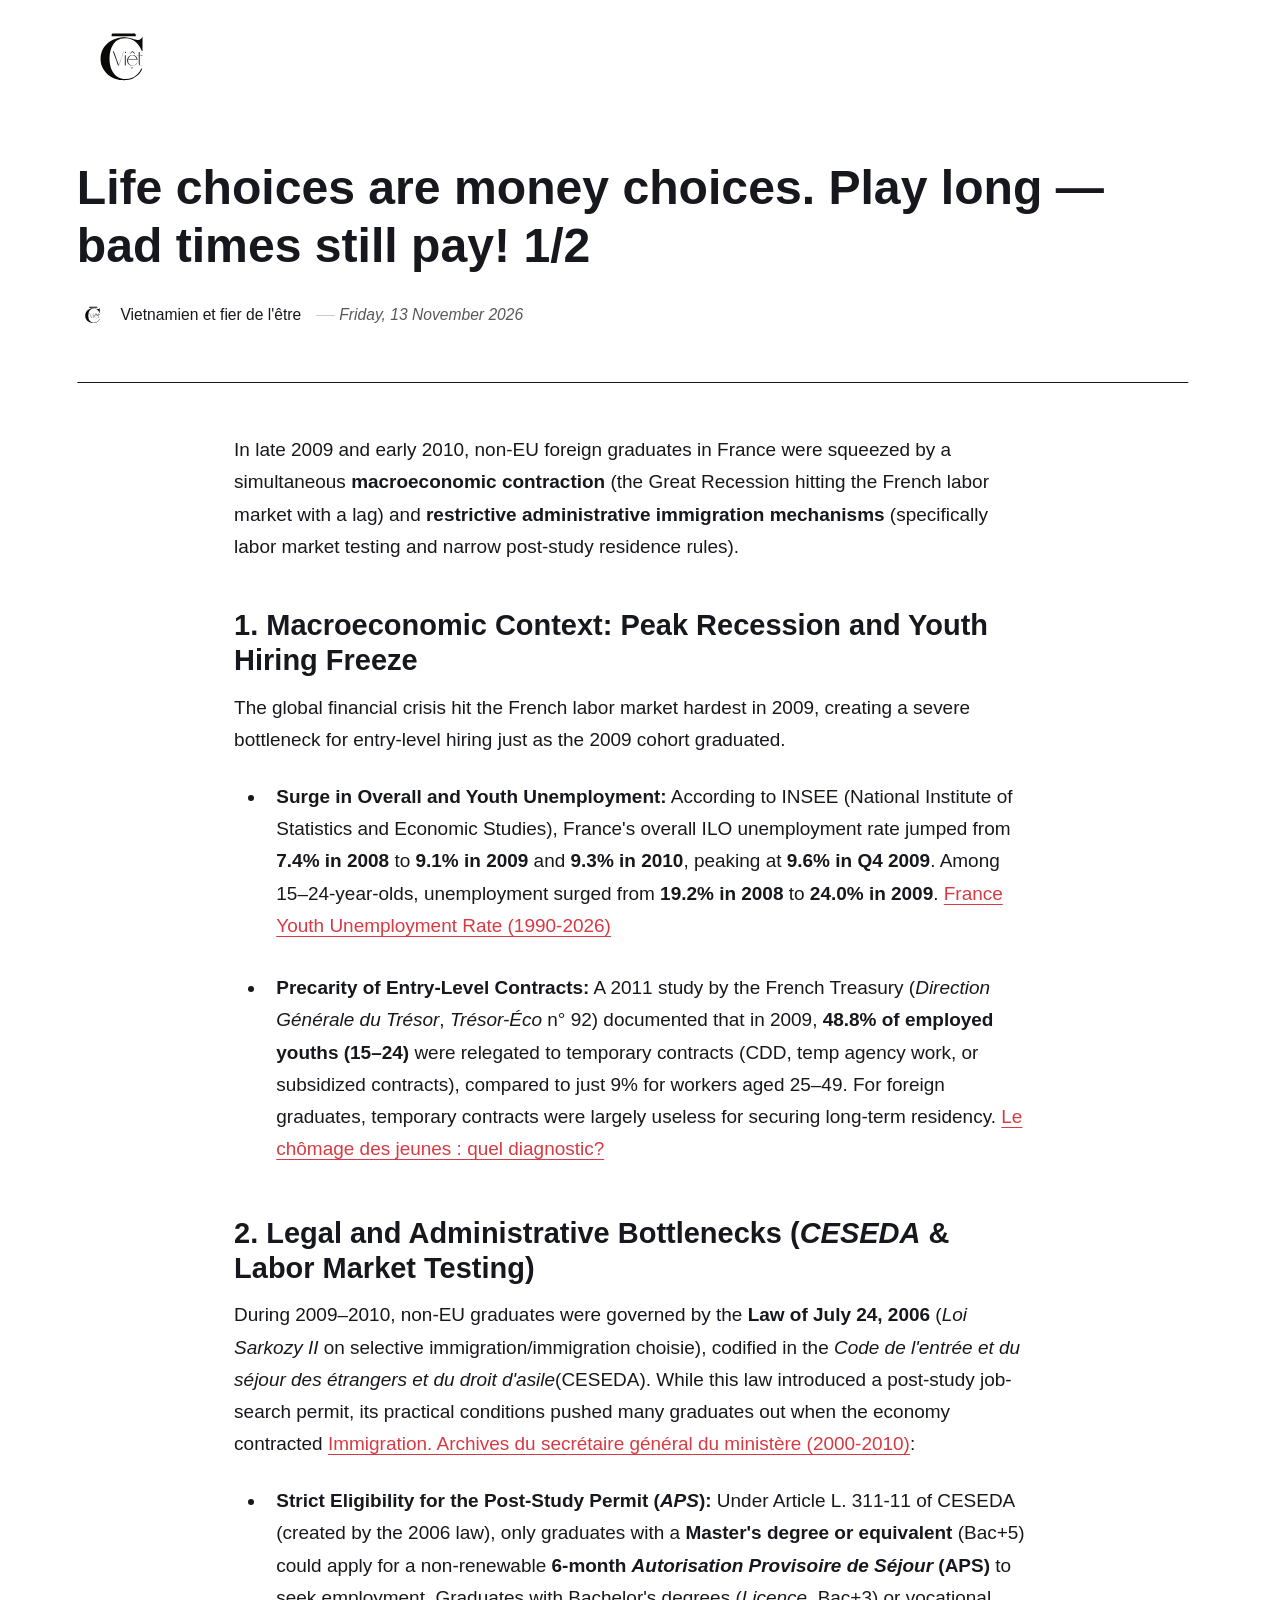
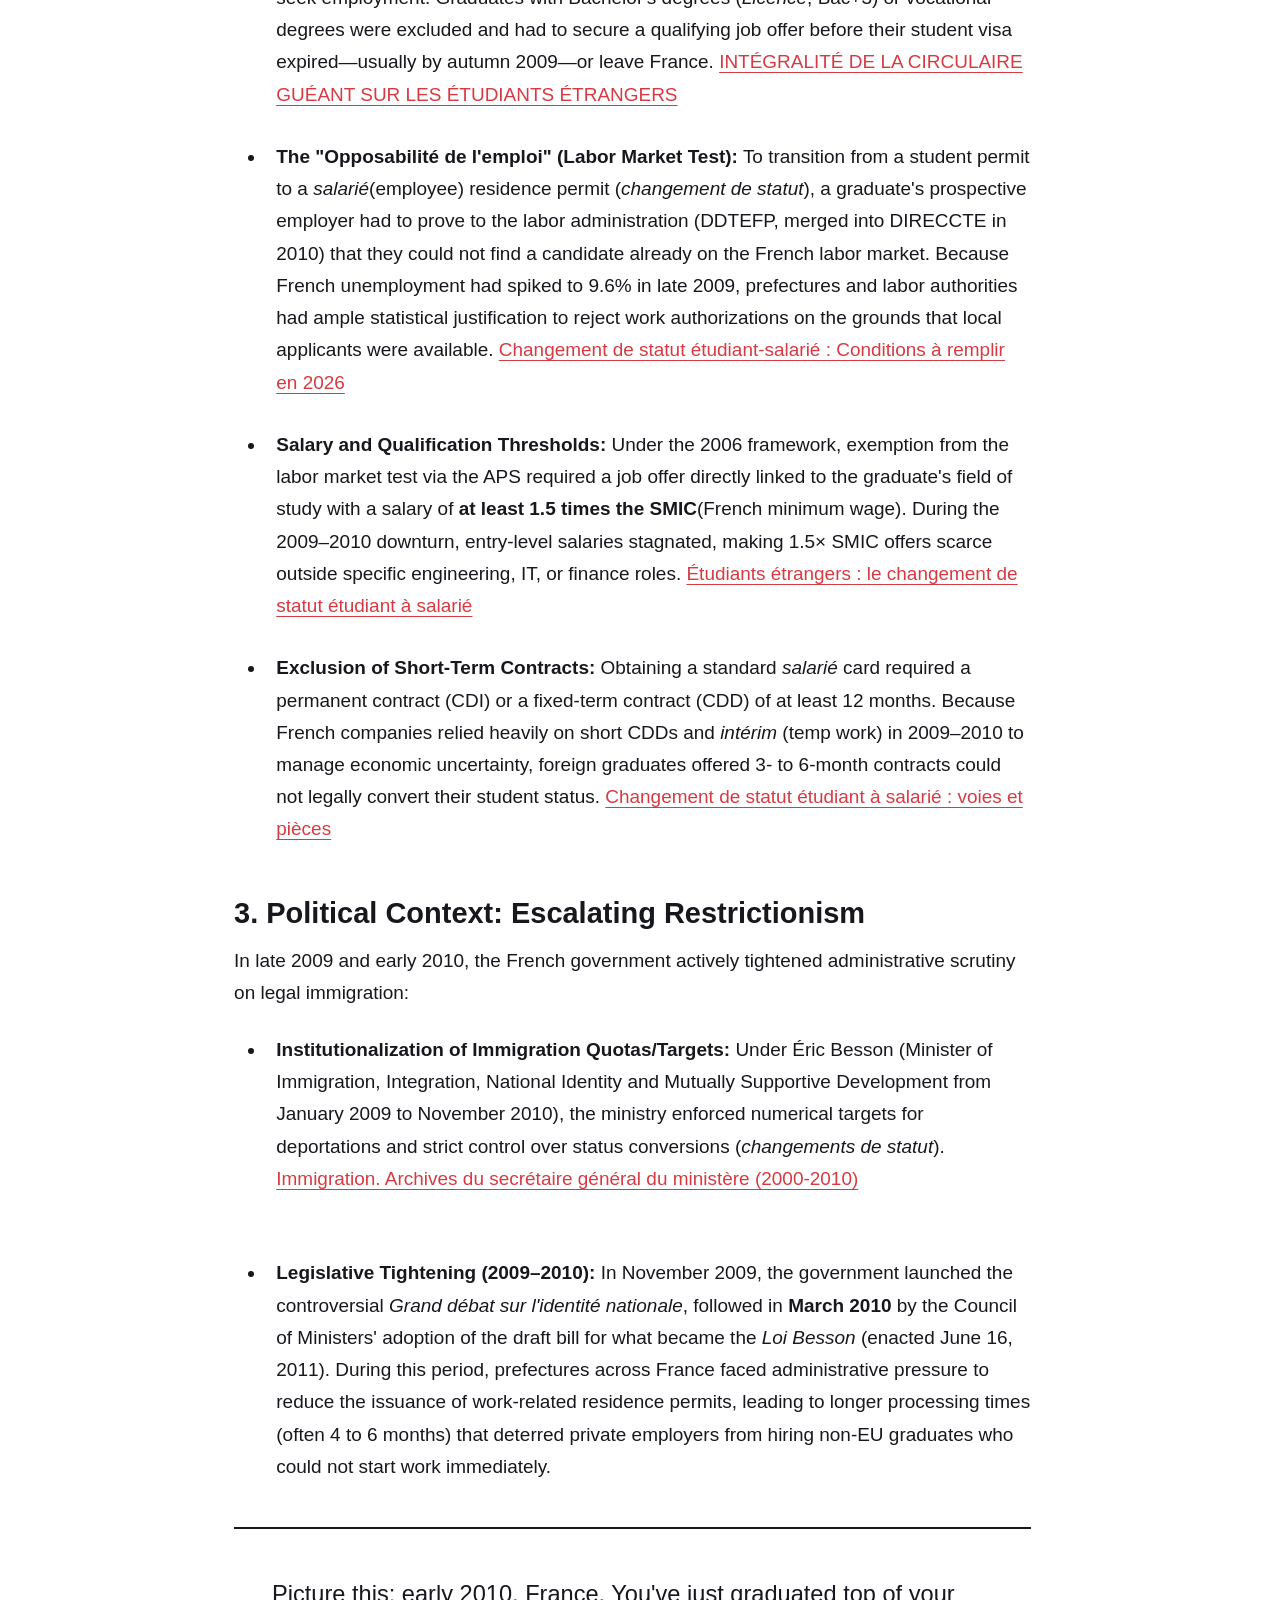
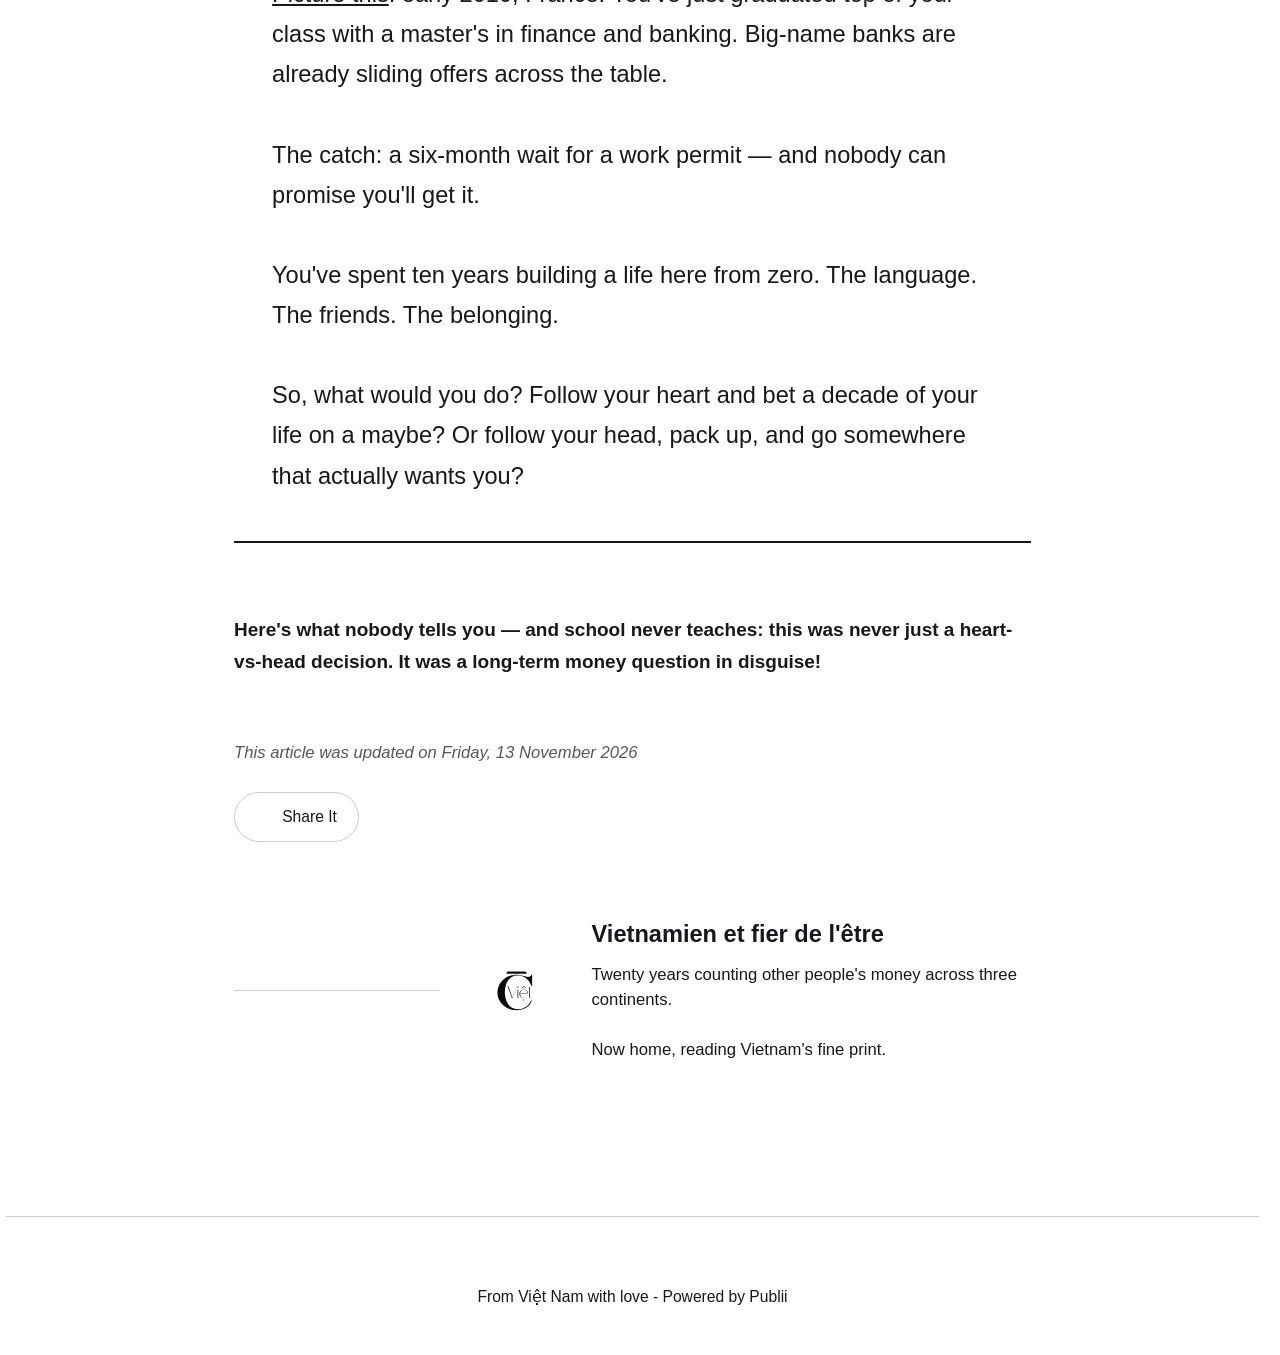
==== commit bba5406e: "Updated from Publii" ====
--- a/life-choices-are-money-choices-play-long-bad-times-still-pay-12/index.html
+++ b/life-choices-are-money-choices-play-long-bad-times-still-pay-12/index.html
@@ -1,6 +1,6 @@
-<!DOCTYPE html><html lang="en-gb"><head><meta charset="utf-8"><meta http-equiv="X-UA-Compatible" content="IE=edge"><meta name="viewport" content="width=device-width,initial-scale=1"><title>Life choices are money choices. Play long — bad times still pay! 1/2 - C&#x27;est Việt</title><meta name="description" content="In late 2009 and early 2010, non-EU foreign graduates in France were squeezed by a simultaneous macroeconomic contraction (the Great Recession hitting the French labor market with a lag) and restrictive administrative immigration mechanisms (specifically labor market testing and narrow post-study residence rules). The global&amp;hellip;"><meta name="generator" content="Publii Open-Source CMS for Static Site"><link rel="canonical" href="https://cestviet.github.io/cestviet/life-choices-are-money-choices-play-long-bad-times-still-pay-12/"><link rel="alternate" type="application/atom+xml" href="https://cestviet.github.io/cestviet/feed.xml" title="C&#x27;est Việt - RSS"><link rel="alternate" type="application/json" href="https://cestviet.github.io/cestviet/feed.json" title="C&#x27;est Việt - JSON"><meta property="og:title" content="Life choices are money choices. Play long — bad times still pay! 1/2"><meta property="og:image" content="https://cestviet.github.io/cestviet/media/website/a-minimalist-flat-logo-featuring-a-sleek-stylize.svg"><meta property="og:image:width" content="1024"><meta property="og:image:height" content="1024"><meta property="og:site_name" content="C&#x27;est Việt"><meta property="og:description" content="In late 2009 and early 2010, non-EU foreign graduates in France were squeezed by a simultaneous macroeconomic contraction (the Great Recession hitting the French labor market with a lag) and restrictive administrative immigration mechanisms (specifically labor market testing and narrow post-study residence rules). The global&amp;hellip;"><meta property="og:url" content="https://cestviet.github.io/cestviet/life-choices-are-money-choices-play-long-bad-times-still-pay-12/"><meta property="og:type" content="article"><link rel="stylesheet" href="https://cestviet.github.io/cestviet/assets/css/style.css?v&#x3D;9b02a974ddb182516a41734026b76985"><script type="application/ld+json">{"@context":"http://schema.org","@type":"Article","mainEntityOfPage":{"@type":"WebPage","@id":"https://cestviet.github.io/cestviet/life-choices-are-money-choices-play-long-bad-times-still-pay-12/"},"headline":"Life choices are money choices. Play long — bad times still pay! 1/2","datePublished":"2026-11-13T11:24+07:00","dateModified":"2026-11-13T11:32+07:00","image":{"@type":"ImageObject","url":"https://cestviet.github.io/cestviet/media/website/a-minimalist-flat-logo-featuring-a-sleek-stylize.svg","height":1024,"width":1024},"description":"In late 2009 and early 2010, non-EU foreign graduates in France were squeezed by a simultaneous macroeconomic contraction (the Great Recession hitting the French labor market with a lag) and restrictive administrative immigration mechanisms (specifically labor market testing and narrow post-study residence rules). The global&hellip;","author":{"@type":"Person","name":"Vietnamien et fier de l'être","url":"https://cestviet.github.io/cestviet/authors/vietnamien-et-fier-de-letre/"},"publisher":{"@type":"Organization","name":"Vietnamien et fier de l'être","logo":{"@type":"ImageObject","url":"https://cestviet.github.io/cestviet/media/website/a-minimalist-flat-logo-featuring-a-sleek-stylize.svg","height":1024,"width":1024}}}</script><noscript><style>img[loading] {
+<!DOCTYPE html><html lang="en-gb"><head><meta charset="utf-8"><meta http-equiv="X-UA-Compatible" content="IE=edge"><meta name="viewport" content="width=device-width,initial-scale=1"><title>Life choices are money choices. Play long — bad times still pay! 1/2 - C&#x27;est Việt</title><meta name="description" content="In late 2009 and early 2010, non-EU foreign graduates in France were squeezed by a simultaneous macroeconomic contraction (the Great Recession hitting the French labor market with a lag) and restrictive administrative immigration mechanisms (specifically labor market testing and narrow post-study residence rules). The global&amp;hellip;"><meta name="generator" content="Publii Open-Source CMS for Static Site"><link rel="canonical" href="https://cestviet.github.io/cestviet/life-choices-are-money-choices-play-long-bad-times-still-pay-12/"><link rel="alternate" type="application/atom+xml" href="https://cestviet.github.io/cestviet/feed.xml" title="C&#x27;est Việt - RSS"><link rel="alternate" type="application/json" href="https://cestviet.github.io/cestviet/feed.json" title="C&#x27;est Việt - JSON"><meta property="og:title" content="Life choices are money choices. Play long — bad times still pay! 1/2"><meta property="og:image" content="https://cestviet.github.io/cestviet/media/website/a-minimalist-flat-logo-featuring-a-sleek-stylize.svg"><meta property="og:image:width" content="1024"><meta property="og:image:height" content="1024"><meta property="og:site_name" content="C&#x27;est Việt"><meta property="og:description" content="In late 2009 and early 2010, non-EU foreign graduates in France were squeezed by a simultaneous macroeconomic contraction (the Great Recession hitting the French labor market with a lag) and restrictive administrative immigration mechanisms (specifically labor market testing and narrow post-study residence rules). The global&amp;hellip;"><meta property="og:url" content="https://cestviet.github.io/cestviet/life-choices-are-money-choices-play-long-bad-times-still-pay-12/"><meta property="og:type" content="article"><link rel="stylesheet" href="https://cestviet.github.io/cestviet/assets/css/style.css?v&#x3D;9b02a974ddb182516a41734026b76985"><script type="application/ld+json">{"@context":"http://schema.org","@type":"Article","mainEntityOfPage":{"@type":"WebPage","@id":"https://cestviet.github.io/cestviet/life-choices-are-money-choices-play-long-bad-times-still-pay-12/"},"headline":"Life choices are money choices. Play long — bad times still pay! 1/2","datePublished":"2026-11-13T11:24+07:00","dateModified":"2026-11-13T11:35+07:00","image":{"@type":"ImageObject","url":"https://cestviet.github.io/cestviet/media/website/a-minimalist-flat-logo-featuring-a-sleek-stylize.svg","height":1024,"width":1024},"description":"In late 2009 and early 2010, non-EU foreign graduates in France were squeezed by a simultaneous macroeconomic contraction (the Great Recession hitting the French labor market with a lag) and restrictive administrative immigration mechanisms (specifically labor market testing and narrow post-study residence rules). The global&hellip;","author":{"@type":"Person","name":"Vietnamien et fier de l'être","url":"https://cestviet.github.io/cestviet/authors/vietnamien-et-fier-de-letre/"},"publisher":{"@type":"Organization","name":"Vietnamien et fier de l'être","logo":{"@type":"ImageObject","url":"https://cestviet.github.io/cestviet/media/website/a-minimalist-flat-logo-featuring-a-sleek-stylize.svg","height":1024,"width":1024}}}</script><noscript><style>img[loading] {
                     opacity: 1;
-                }</style></noscript></head><body class="post-template"><header class="top js-header"><a class="logo" href="https://cestviet.github.io/cestviet/"><img src="https://cestviet.github.io/cestviet/media/website/a-minimalist-flat-logo-featuring-a-sleek-stylize.svg" alt="C&#x27;est Việt" width="1024" height="1024"></a></header><main class="post"><article class="content"><div class="hero hero--noimage"><header class="hero__content"><div class="wrapper"><h1>Life choices are money choices. Play long — bad times still pay! 1/2</h1><div class="feed__meta content__meta"><img src="https://cestviet.github.io/cestviet/media/website/a-minimalist-flat-logo-featuring-a-sleek-stylize-2.svg" loading="eager" height="1024" width="1024" class="feed__author-thumb" alt=""> <a href="https://cestviet.github.io/cestviet/authors/vietnamien-et-fier-de-letre/" class="feed__author">Vietnamien et fier de l&#x27;être</a> <time datetime="2026-11-13T11:24" class="feed__date">Friday, 13 November 2026</time></div></div></header></div><div class="entry-wrapper content__entry"><p>In late 2009 and early 2010, non-EU foreign graduates in France were squeezed by a simultaneous <strong data-path-to-node="0" data-index-in-node="96">macroeconomic contraction</strong> (the Great Recession hitting the French labor market with a lag) and <strong data-path-to-node="0" data-index-in-node="191">restrictive administrative immigration mechanisms</strong> (specifically labor market testing and narrow post-study residence rules).</p><h3 dir="ltr" data-path-to-node="3">1. Macroeconomic Context: Peak Recession and Youth Hiring Freeze</h3><p dir="ltr" data-path-to-node="4">The global financial crisis hit the French labor market hardest in 2009, creating a severe bottleneck for entry-level hiring just as the 2009 cohort graduated.</p><ul dir="ltr" data-path-to-node="5"><li><p id="p-rc_a30de577f551a935-44" dir="ltr" data-path-to-node="5,0,0"><strong data-path-to-node="5,0,0" data-index-in-node="0">Surge in Overall and Youth Unemployment:</strong> <span class="citation-125">According to INSEE (National Institute of Statistics and Economic Studies), France's overall ILO unemployment rate jumped from </span><strong data-path-to-node="5,0,0" data-index-in-node="168"><span class="citation-125">7.4% in 2008</span></strong><span class="citation-125"> to </span><strong data-path-to-node="5,0,0" data-index-in-node="184"><span class="citation-125">9.1% in 2009</span></strong><span class="citation-125"> and </span><strong data-path-to-node="5,0,0" data-index-in-node="201"><span class="citation-125">9.3% in 2010</span></strong><span class="citation-125">, peaking at </span><strong data-path-to-node="5,0,0" data-index-in-node="226"><span class="citation-125">9.6% in Q4 2009</span></strong><span class="citation-125">. Among 15–24-year-olds, unemployment surged from </span><strong data-path-to-node="5,0,0" data-index-in-node="291"><span class="citation-125">19.2% in 2008</span></strong><span class="citation-125"> to </span><strong data-path-to-node="5,0,0" data-index-in-node="308"><span class="citation-125">24.0% in 2009</span></strong><span class="citation-125 citation-end-125">. <a href="https://www.macrotrends.net/global-metrics/countries/fra/france/youth-unemployment-rate" target="_blank" rel="noopener noreferrer">France Youth Unemployment Rate (1990-2026)</a></span></p></li><li><p id="p-rc_a30de577f551a935-45" dir="ltr" data-path-to-node="5,1,0"><strong data-path-to-node="5,1,0" data-index-in-node="0">Precarity of Entry-Level Contracts:</strong> <span class="citation-124">A 2011 study by the French Treasury (</span><i data-path-to-node="5,1,0" data-index-in-node="73"><span class="citation-124">Direction Générale du Trésor</span></i><span class="citation-124">, </span><i data-path-to-node="5,1,0" data-index-in-node="103"><span class="citation-124">Trésor-Éco</span></i><span class="citation-124"> n° 92) documented that in 2009, </span><strong data-path-to-node="5,1,0" data-index-in-node="146"><span class="citation-124">48.8% of employed youths (15–24)</span></strong><span class="citation-124 citation-end-124"> were relegated to temporary contracts (CDD, temp agency work, or subsidized contracts), compared to just 9% for workers aged 25–49.</span> For foreign graduates, temporary contracts were largely useless for securing long-term residency. <a href="https://www.tresor.economie.gouv.fr/Articles/a46040fc-6498-491b-bf5c-846c3a149bab/files/7bc8a26e-d54e-42ad-891c-6b981cd92b76#:~:text=Ceci%20pourrait%20notamment%20s'expliquer%20par%20%3A%20•,d'emploi%20mieux%20ciblée%20de%20ces%20derniers%20%3B" target="_blank" rel="noopener noreferrer">Le chômage des jeunes : quel diagnostic?</a></p></li></ul><h3 dir="ltr" data-path-to-node="7">2. Legal and Administrative Bottlenecks (<i data-path-to-node="7" data-index-in-node="41">CESEDA</i> &amp; Labor Market Testing)</h3><p id="p-rc_a30de577f551a935-46" dir="ltr" data-path-to-node="8"><span class="citation-123">During 2009–2010, non-EU graduates were governed by the </span><strong data-path-to-node="8" data-index-in-node="56"><span class="citation-123">Law of July 24, 2006</span></strong><span class="citation-123"> (</span><i data-path-to-node="8" data-index-in-node="78"><span class="citation-123">Loi Sarkozy II</span></i><span class="citation-123"> on selective immigration/</span><span class="citation-123">immigration choisie</span><span class="citation-123">), codified in the </span><i data-path-to-node="8" data-index-in-node="160"><span class="citation-123">Code de l'entrée et du séjour des étrangers et du droit d'asile</span></i><span class="citation-123 citation-end-123">(CESEDA).</span> While this law introduced a post-study job-search permit, its practical conditions pushed many graduates out when the economy contracted <a href="https://francearchives.gouv.fr/fr/findingaid/ea7a75e824355fdae7357c31bb704d1fa6d68585" target="null">Immigration. Archives du secrétaire général du ministère (2000-2010)</a>:</p><ul dir="ltr" data-path-to-node="9"><li><p id="p-rc_a30de577f551a935-47" dir="ltr" data-path-to-node="9,0,0"><strong data-path-to-node="9,0,0" data-index-in-node="0">Strict Eligibility for the Post-Study Permit (<i data-path-to-node="9,0,0" data-index-in-node="46">APS</i>):</strong> <span class="citation-122">Under Article L. 311-11 of CESEDA (created by the 2006 law), only graduates with a </span><strong data-path-to-node="9,0,0" data-index-in-node="135"><span class="citation-122">Master's degree or equivalent</span></strong><span class="citation-122"> (Bac+5) could apply for a non-renewable </span><strong data-path-to-node="9,0,0" data-index-in-node="205"><span class="citation-122">6-month </span><i data-path-to-node="9,0,0" data-index-in-node="213"><span class="citation-122">Autorisation Provisoire de Séjour</span></i><span class="citation-122"> (APS)</span></strong><span class="citation-122 citation-end-122"> to seek employment.</span> Graduates with Bachelor's degrees (<i data-path-to-node="9,0,0" data-index-in-node="308">Licence</i>, Bac+3) or vocational degrees were excluded and had to secure a qualifying job offer before their student visa expired—usually by autumn 2009—or leave France. <a href="https://www.france-terre-asile.org/actualites/actualites-choisies/integralite-de-la-circulaire-gueant-sur-les-etudiants-etrangers" target="_blank" rel="noopener noreferrer">INTÉGRALITÉ DE LA CIRCULAIRE GUÉANT SUR LES ÉTUDIANTS ÉTRANGERS</a></p></li><li><p id="p-rc_a30de577f551a935-48" dir="ltr" data-path-to-node="9,1,0"><strong data-path-to-node="9,1,0" data-index-in-node="0">The "Opposabilité de l'emploi" (Labor Market Test):</strong> <span class="citation-121">To transition from a student permit to a </span><i data-path-to-node="9,1,0" data-index-in-node="93"><span class="citation-121">salarié</span></i><span class="citation-121">(employee) residence permit (</span><i data-path-to-node="9,1,0" data-index-in-node="130"><span class="citation-121">changement de statut</span></i><span class="citation-121 citation-end-121">), a graduate's prospective employer had to prove to the labor administration (DDTEFP, merged into DIRECCTE in 2010) that they could not find a candidate already on the French labor market.</span> Because French unemployment had spiked to 9.6% in late 2009, prefectures and labor authorities had ample statistical justification to reject work authorizations on the grounds that local applicants were available. <a href="https://demandedesejour.fr/changement-de-statut-etudiant-salarie-conditions/#:~:text=La%20transition%20vers%20un%20titre%20de%20séjour,SMIC%20ou%20plus%20selon%20le%20poste)%20%3B" target="_blank" rel="noopener noreferrer">Changement de statut étudiant-salarié : Conditions à remplir en 2026</a></p></li><li><p id="p-rc_a30de577f551a935-49" dir="ltr" data-path-to-node="9,2,0"><strong data-path-to-node="9,2,0" data-index-in-node="0">Salary and Qualification Thresholds:</strong> <span class="citation-120">Under the 2006 framework, exemption from the labor market test via the APS required a job offer directly linked to the graduate's field of study with a salary of </span><strong data-path-to-node="9,2,0" data-index-in-node="199"><span class="citation-120">at least 1.5 times the SMIC</span></strong><span class="citation-120 citation-end-120">(French minimum wage).</span> During the 2009–2010 downturn, entry-level salaries stagnated, making 1.5× SMIC offers scarce outside specific engineering, IT, or finance roles. <a href="https://www.france-immigration.com/expert-articles/etudiants-etrangers-le-changement-de-statut-etudiant-a-salarie/#:~:text=Elle%20est%20réservée%20aux%20titulaires%20d'un%20diplôme,rarement%20quatre%20à%20six%20mois%2C%20récépissé%20compris." target="_blank" rel="noopener noreferrer">Étudiants étrangers : le changement de statut étudiant à salarié</a></p></li><li><p id="p-rc_a30de577f551a935-50" dir="ltr" data-path-to-node="9,3,0"><strong data-path-to-node="9,3,0" data-index-in-node="0">Exclusion of Short-Term Contracts:</strong> <span class="citation-119">Obtaining a standard </span><i data-path-to-node="9,3,0" data-index-in-node="56"><span class="citation-119">salarié</span></i><span class="citation-119 citation-end-119"> card required a permanent contract (CDI) or a fixed-term contract (CDD) of at least 12 months.</span> <span class="citation-118">Because French companies relied heavily on short CDDs and </span><i data-path-to-node="9,3,0" data-index-in-node="217"><span class="citation-118">intérim</span></i><span class="citation-118 citation-end-118"> (temp work) in 2009–2010 to manage economic uncertainty, foreign graduates offered 3- to 6-month contracts could not legally convert their student status. <a href="https://www.lassort-avocat.fr/changement-de-statut-etudiant-salarie/#:~:text=Pour%20un%20titulaire%20d'un%20master%2C%20cette%20voie,an%2C%20notamment%20un%20contrat%20à%20durée%20indéterminée." target="_blank" rel="noopener noreferrer">Changement de statut étudiant à salarié : voies et pièces</a></span></p></li></ul><h3 dir="ltr" data-path-to-node="11">3. Political Context: Escalating Restrictionism</h3><p dir="ltr" data-path-to-node="12">In late 2009 and early 2010, the French government actively tightened administrative scrutiny on legal immigration:</p><ul dir="ltr" data-path-to-node="13"><li><p id="p-rc_a30de577f551a935-51" dir="ltr" data-path-to-node="13,0,0"><strong data-path-to-node="13,0,0" data-index-in-node="0">Institutionalization of Immigration Quotas/Targets:</strong> <span class="citation-117">Under Éric Besson (Minister of Immigration, Integration, National Identity and Mutually Supportive Development from January 2009 to November 2010), the ministry enforced numerical targets for deportations and strict control over status conversions (</span><i data-path-to-node="13,0,0" data-index-in-node="301"><span class="citation-117">changements de statut</span></i><span class="citation-117 citation-end-117">). <a href="https://francearchives.gouv.fr/fr/findingaid/ea7a75e824355fdae7357c31bb704d1fa6d68585" target="_blank" rel="noopener noreferrer">Immigration. Archives du secrétaire général du ministère (2000-2010)</a></span></p><div class="source-inline-chip-container luminous-sources hide-from-message-actions ng-star-inserted"> </div></li><li><p dir="ltr" data-path-to-node="13,1,0"><strong data-path-to-node="13,1,0" data-index-in-node="0">Legislative Tightening (2009–2010):</strong> In November 2009, the government launched the controversial <i data-path-to-node="13,1,0" data-index-in-node="96">Grand débat sur l'identité nationale</i>, followed in <strong data-path-to-node="13,1,0" data-index-in-node="146">March 2010</strong> by the Council of Ministers' adoption of the draft bill for what became the <i data-path-to-node="13,1,0" data-index-in-node="233">Loi Besson</i> (enacted June 16, 2011). During this period, prefectures across France faced administrative pressure to reduce the issuance of work-related residence permits, leading to longer processing times (often 4 to 6 months) that deterred private employers from hiring non-EU graduates who could not start work immediately.</p></li></ul><p> </p><blockquote><pre class="qwen-markdown-paragraph" dir="ltr"><span class="qwen-markdown-text"><span class="qwen-markdown-text-node">So, picture this: early 2010, France. You've just graduated top of your class with a master's in finance and banking. Big-name banks are already sliding offers across the table.</span></span><br><span class="qwen-markdown-text"><span class="qwen-markdown-text-node"><br>The catch: a six-month wait for a work permit — and nobody can promise you'll get it.</span></span><br><span class="qwen-markdown-text"><span class="qwen-markdown-text-node"><br>You've spent ten years building a life here from zero. The language. The friends. The belonging.<br><br></span></span><span class="qwen-markdown-text"><span class="qwen-markdown-text-node">So what do you do? Follow your heart and bet a decade of your life on a maybe? Or follow your head, pack up, and go somewhere that actually wants you?</span></span></pre></blockquote><div class="qwen-markdown-space"> </div><div class="qwen-markdown-paragraph" dir="ltr"><strong><span class="qwen-markdown-text"><span class="qwen-markdown-text-node" data-spm-anchor-id="a2ty_o01.29997173.0.i17.275fc921i0zB32">Here's what nobody tells you — and school never teaches: this was never just a heart-vs-head decision. It was a long-term money question in disguise!</span></span></strong></div></div><footer class="content__footer"><div class="entry-wrapper"><p class="content__updated">This article was updated on Friday, 13 November 2026</p><div class="content__actions"><div class="content__share"><button class="btn--icon content__share-button js-content__share-button"><svg width="20" height="20" aria-hidden="true"><use xlink:href="https://cestviet.github.io/cestviet/assets/svg/svg-map.svg#share"></use></svg> <span>Share It</span></button><div class="content__share-popup js-content__share-popup"></div></div></div><div class="content__bio bio"><img src="https://cestviet.github.io/cestviet/media/website/a-minimalist-flat-logo-featuring-a-sleek-stylize-2.svg" loading="lazy" height="1024" width="1024" class="bio__avatar" alt=""><div><h3 class="h4 bio__name"><a href="https://cestviet.github.io/cestviet/authors/vietnamien-et-fier-de-letre/" rel="author">Vietnamien et fier de l&#x27;être</a></h3><div class="bio__desc"><p>Twenty years counting other people's money across three continents.</p><p>Now home, reading Vietnam's fine print.</p></div></div></div></div></footer></article></main><footer class="footer"><div class="wrapper"><div class="footer__copyright"><p>From Việt Nam with love - Powered by Publii</p></div><button id="backToTop" class="footer__bttop" aria-label="Back to top" title="Back to top"><svg width="20" height="20"><use xlink:href="https://cestviet.github.io/cestviet/assets/svg/svg-map.svg#toparrow"/></svg></button></div></footer><script defer="defer" src="https://cestviet.github.io/cestviet/assets/js/scripts.min.js?v&#x3D;548663b90e1600fd2c2dd54433d04b71"></script><script>window.publiiThemeMenuConfig={mobileMenuMode:'sidebar',animationSpeed:300,submenuWidth: 'auto',doubleClickTime:500,mobileMenuExpandableSubmenus:true,relatedContainerForOverlayMenuSelector:'.top'};</script><script>var images = document.querySelectorAll('img[loading]');
+                }</style></noscript></head><body class="post-template"><header class="top js-header"><a class="logo" href="https://cestviet.github.io/cestviet/"><img src="https://cestviet.github.io/cestviet/media/website/a-minimalist-flat-logo-featuring-a-sleek-stylize.svg" alt="C&#x27;est Việt" width="1024" height="1024"></a></header><main class="post"><article class="content"><div class="hero hero--noimage"><header class="hero__content"><div class="wrapper"><h1>Life choices are money choices. Play long — bad times still pay! 1/2</h1><div class="feed__meta content__meta"><img src="https://cestviet.github.io/cestviet/media/website/a-minimalist-flat-logo-featuring-a-sleek-stylize-2.svg" loading="eager" height="1024" width="1024" class="feed__author-thumb" alt=""> <a href="https://cestviet.github.io/cestviet/authors/vietnamien-et-fier-de-letre/" class="feed__author">Vietnamien et fier de l&#x27;être</a> <time datetime="2026-11-13T11:24" class="feed__date">Friday, 13 November 2026</time></div></div></header></div><div class="entry-wrapper content__entry"><p>In late 2009 and early 2010, non-EU foreign graduates in France were squeezed by a simultaneous <strong data-path-to-node="0" data-index-in-node="96">macroeconomic contraction</strong> (the Great Recession hitting the French labor market with a lag) and <strong data-path-to-node="0" data-index-in-node="191">restrictive administrative immigration mechanisms</strong> (specifically labor market testing and narrow post-study residence rules).</p><h3 dir="ltr" data-path-to-node="3">1. Macroeconomic Context: Peak Recession and Youth Hiring Freeze</h3><p dir="ltr" data-path-to-node="4">The global financial crisis hit the French labor market hardest in 2009, creating a severe bottleneck for entry-level hiring just as the 2009 cohort graduated.</p><ul dir="ltr" data-path-to-node="5"><li><p id="p-rc_a30de577f551a935-44" dir="ltr" data-path-to-node="5,0,0"><strong data-path-to-node="5,0,0" data-index-in-node="0">Surge in Overall and Youth Unemployment:</strong> <span class="citation-125">According to INSEE (National Institute of Statistics and Economic Studies), France's overall ILO unemployment rate jumped from </span><strong data-path-to-node="5,0,0" data-index-in-node="168"><span class="citation-125">7.4% in 2008</span></strong><span class="citation-125"> to </span><strong data-path-to-node="5,0,0" data-index-in-node="184"><span class="citation-125">9.1% in 2009</span></strong><span class="citation-125"> and </span><strong data-path-to-node="5,0,0" data-index-in-node="201"><span class="citation-125">9.3% in 2010</span></strong><span class="citation-125">, peaking at </span><strong data-path-to-node="5,0,0" data-index-in-node="226"><span class="citation-125">9.6% in Q4 2009</span></strong><span class="citation-125">. Among 15–24-year-olds, unemployment surged from </span><strong data-path-to-node="5,0,0" data-index-in-node="291"><span class="citation-125">19.2% in 2008</span></strong><span class="citation-125"> to </span><strong data-path-to-node="5,0,0" data-index-in-node="308"><span class="citation-125">24.0% in 2009</span></strong><span class="citation-125 citation-end-125">. <a href="https://www.macrotrends.net/global-metrics/countries/fra/france/youth-unemployment-rate" target="_blank" rel="noopener noreferrer">France Youth Unemployment Rate (1990-2026)</a></span></p></li><li><p id="p-rc_a30de577f551a935-45" dir="ltr" data-path-to-node="5,1,0"><strong data-path-to-node="5,1,0" data-index-in-node="0">Precarity of Entry-Level Contracts:</strong> <span class="citation-124">A 2011 study by the French Treasury (</span><i data-path-to-node="5,1,0" data-index-in-node="73"><span class="citation-124">Direction Générale du Trésor</span></i><span class="citation-124">, </span><i data-path-to-node="5,1,0" data-index-in-node="103"><span class="citation-124">Trésor-Éco</span></i><span class="citation-124"> n° 92) documented that in 2009, </span><strong data-path-to-node="5,1,0" data-index-in-node="146"><span class="citation-124">48.8% of employed youths (15–24)</span></strong><span class="citation-124 citation-end-124"> were relegated to temporary contracts (CDD, temp agency work, or subsidized contracts), compared to just 9% for workers aged 25–49.</span> For foreign graduates, temporary contracts were largely useless for securing long-term residency. <a href="https://www.tresor.economie.gouv.fr/Articles/a46040fc-6498-491b-bf5c-846c3a149bab/files/7bc8a26e-d54e-42ad-891c-6b981cd92b76#:~:text=Ceci%20pourrait%20notamment%20s'expliquer%20par%20%3A%20•,d'emploi%20mieux%20ciblée%20de%20ces%20derniers%20%3B" target="_blank" rel="noopener noreferrer">Le chômage des jeunes : quel diagnostic?</a></p></li></ul><h3 dir="ltr" data-path-to-node="7">2. Legal and Administrative Bottlenecks (<i data-path-to-node="7" data-index-in-node="41">CESEDA</i> &amp; Labor Market Testing)</h3><p id="p-rc_a30de577f551a935-46" dir="ltr" data-path-to-node="8"><span class="citation-123">During 2009–2010, non-EU graduates were governed by the </span><strong data-path-to-node="8" data-index-in-node="56"><span class="citation-123">Law of July 24, 2006</span></strong><span class="citation-123"> (</span><i data-path-to-node="8" data-index-in-node="78"><span class="citation-123">Loi Sarkozy II</span></i><span class="citation-123"> on selective immigration/</span><span class="citation-123">immigration choisie</span><span class="citation-123">), codified in the </span><i data-path-to-node="8" data-index-in-node="160"><span class="citation-123">Code de l'entrée et du séjour des étrangers et du droit d'asile</span></i><span class="citation-123 citation-end-123">(CESEDA).</span> While this law introduced a post-study job-search permit, its practical conditions pushed many graduates out when the economy contracted <a href="https://francearchives.gouv.fr/fr/findingaid/ea7a75e824355fdae7357c31bb704d1fa6d68585" target="null">Immigration. Archives du secrétaire général du ministère (2000-2010)</a>:</p><ul dir="ltr" data-path-to-node="9"><li><p id="p-rc_a30de577f551a935-47" dir="ltr" data-path-to-node="9,0,0"><strong data-path-to-node="9,0,0" data-index-in-node="0">Strict Eligibility for the Post-Study Permit (<i data-path-to-node="9,0,0" data-index-in-node="46">APS</i>):</strong> <span class="citation-122">Under Article L. 311-11 of CESEDA (created by the 2006 law), only graduates with a </span><strong data-path-to-node="9,0,0" data-index-in-node="135"><span class="citation-122">Master's degree or equivalent</span></strong><span class="citation-122"> (Bac+5) could apply for a non-renewable </span><strong data-path-to-node="9,0,0" data-index-in-node="205"><span class="citation-122">6-month </span><i data-path-to-node="9,0,0" data-index-in-node="213"><span class="citation-122">Autorisation Provisoire de Séjour</span></i><span class="citation-122"> (APS)</span></strong><span class="citation-122 citation-end-122"> to seek employment.</span> Graduates with Bachelor's degrees (<i data-path-to-node="9,0,0" data-index-in-node="308">Licence</i>, Bac+3) or vocational degrees were excluded and had to secure a qualifying job offer before their student visa expired—usually by autumn 2009—or leave France. <a href="https://www.france-terre-asile.org/actualites/actualites-choisies/integralite-de-la-circulaire-gueant-sur-les-etudiants-etrangers" target="_blank" rel="noopener noreferrer">INTÉGRALITÉ DE LA CIRCULAIRE GUÉANT SUR LES ÉTUDIANTS ÉTRANGERS</a></p></li><li><p id="p-rc_a30de577f551a935-48" dir="ltr" data-path-to-node="9,1,0"><strong data-path-to-node="9,1,0" data-index-in-node="0">The "Opposabilité de l'emploi" (Labor Market Test):</strong> <span class="citation-121">To transition from a student permit to a </span><i data-path-to-node="9,1,0" data-index-in-node="93"><span class="citation-121">salarié</span></i><span class="citation-121">(employee) residence permit (</span><i data-path-to-node="9,1,0" data-index-in-node="130"><span class="citation-121">changement de statut</span></i><span class="citation-121 citation-end-121">), a graduate's prospective employer had to prove to the labor administration (DDTEFP, merged into DIRECCTE in 2010) that they could not find a candidate already on the French labor market.</span> Because French unemployment had spiked to 9.6% in late 2009, prefectures and labor authorities had ample statistical justification to reject work authorizations on the grounds that local applicants were available. <a href="https://demandedesejour.fr/changement-de-statut-etudiant-salarie-conditions/#:~:text=La%20transition%20vers%20un%20titre%20de%20séjour,SMIC%20ou%20plus%20selon%20le%20poste)%20%3B" target="_blank" rel="noopener noreferrer">Changement de statut étudiant-salarié : Conditions à remplir en 2026</a></p></li><li><p id="p-rc_a30de577f551a935-49" dir="ltr" data-path-to-node="9,2,0"><strong data-path-to-node="9,2,0" data-index-in-node="0">Salary and Qualification Thresholds:</strong> <span class="citation-120">Under the 2006 framework, exemption from the labor market test via the APS required a job offer directly linked to the graduate's field of study with a salary of </span><strong data-path-to-node="9,2,0" data-index-in-node="199"><span class="citation-120">at least 1.5 times the SMIC</span></strong><span class="citation-120 citation-end-120">(French minimum wage).</span> During the 2009–2010 downturn, entry-level salaries stagnated, making 1.5× SMIC offers scarce outside specific engineering, IT, or finance roles. <a href="https://www.france-immigration.com/expert-articles/etudiants-etrangers-le-changement-de-statut-etudiant-a-salarie/#:~:text=Elle%20est%20réservée%20aux%20titulaires%20d'un%20diplôme,rarement%20quatre%20à%20six%20mois%2C%20récépissé%20compris." target="_blank" rel="noopener noreferrer">Étudiants étrangers : le changement de statut étudiant à salarié</a></p></li><li><p id="p-rc_a30de577f551a935-50" dir="ltr" data-path-to-node="9,3,0"><strong data-path-to-node="9,3,0" data-index-in-node="0">Exclusion of Short-Term Contracts:</strong> <span class="citation-119">Obtaining a standard </span><i data-path-to-node="9,3,0" data-index-in-node="56"><span class="citation-119">salarié</span></i><span class="citation-119 citation-end-119"> card required a permanent contract (CDI) or a fixed-term contract (CDD) of at least 12 months.</span> <span class="citation-118">Because French companies relied heavily on short CDDs and </span><i data-path-to-node="9,3,0" data-index-in-node="217"><span class="citation-118">intérim</span></i><span class="citation-118 citation-end-118"> (temp work) in 2009–2010 to manage economic uncertainty, foreign graduates offered 3- to 6-month contracts could not legally convert their student status. <a href="https://www.lassort-avocat.fr/changement-de-statut-etudiant-salarie/#:~:text=Pour%20un%20titulaire%20d'un%20master%2C%20cette%20voie,an%2C%20notamment%20un%20contrat%20à%20durée%20indéterminée." target="_blank" rel="noopener noreferrer">Changement de statut étudiant à salarié : voies et pièces</a></span></p></li></ul><h3 dir="ltr" data-path-to-node="11">3. Political Context: Escalating Restrictionism</h3><p dir="ltr" data-path-to-node="12">In late 2009 and early 2010, the French government actively tightened administrative scrutiny on legal immigration:</p><ul dir="ltr" data-path-to-node="13"><li><p id="p-rc_a30de577f551a935-51" dir="ltr" data-path-to-node="13,0,0"><strong data-path-to-node="13,0,0" data-index-in-node="0">Institutionalization of Immigration Quotas/Targets:</strong> <span class="citation-117">Under Éric Besson (Minister of Immigration, Integration, National Identity and Mutually Supportive Development from January 2009 to November 2010), the ministry enforced numerical targets for deportations and strict control over status conversions (</span><i data-path-to-node="13,0,0" data-index-in-node="301"><span class="citation-117">changements de statut</span></i><span class="citation-117 citation-end-117">). <a href="https://francearchives.gouv.fr/fr/findingaid/ea7a75e824355fdae7357c31bb704d1fa6d68585" target="_blank" rel="noopener noreferrer">Immigration. Archives du secrétaire général du ministère (2000-2010)</a></span></p><div class="source-inline-chip-container luminous-sources hide-from-message-actions ng-star-inserted"> </div></li><li><p dir="ltr" data-path-to-node="13,1,0"><strong data-path-to-node="13,1,0" data-index-in-node="0">Legislative Tightening (2009–2010):</strong> In November 2009, the government launched the controversial <i data-path-to-node="13,1,0" data-index-in-node="96">Grand débat sur l'identité nationale</i>, followed in <strong data-path-to-node="13,1,0" data-index-in-node="146">March 2010</strong> by the Council of Ministers' adoption of the draft bill for what became the <i data-path-to-node="13,1,0" data-index-in-node="233">Loi Besson</i> (enacted June 16, 2011). During this period, prefectures across France faced administrative pressure to reduce the issuance of work-related residence permits, leading to longer processing times (often 4 to 6 months) that deterred private employers from hiring non-EU graduates who could not start work immediately.</p></li></ul><blockquote><address class="qwen-markdown-paragraph" dir="ltr"><span class="qwen-markdown-text"><span class="qwen-markdown-text-node"><span style="text-decoration: underline;">Picture this</span>: early 2010, France. You've just graduated top of your class with a master's in finance and banking. Big-name banks are already sliding offers across the table.</span></span><br><span class="qwen-markdown-text"><span class="qwen-markdown-text-node"><br>The catch: a six-month wait for a work permit — and nobody can promise you'll get it.</span></span><br><span class="qwen-markdown-text"><span class="qwen-markdown-text-node"><br>You've spent ten years building a life here from zero. The language. The friends. The belonging.<br><br></span></span><span class="qwen-markdown-text"><span class="qwen-markdown-text-node">So, what would you do? Follow your heart and bet a decade of your life on a maybe? Or follow your head, pack up, and go somewhere that actually wants you?</span></span></address></blockquote><div class="qwen-markdown-space"> </div><div class="qwen-markdown-paragraph" dir="ltr"><strong><span class="qwen-markdown-text"><span class="qwen-markdown-text-node" data-spm-anchor-id="a2ty_o01.29997173.0.i17.275fc921i0zB32">Here's what nobody tells you — and school never teaches: this was never just a heart-vs-head decision. It was a long-term money question in disguise!</span></span></strong></div></div><footer class="content__footer"><div class="entry-wrapper"><p class="content__updated">This article was updated on Friday, 13 November 2026</p><div class="content__actions"><div class="content__share"><button class="btn--icon content__share-button js-content__share-button"><svg width="20" height="20" aria-hidden="true"><use xlink:href="https://cestviet.github.io/cestviet/assets/svg/svg-map.svg#share"></use></svg> <span>Share It</span></button><div class="content__share-popup js-content__share-popup"></div></div></div><div class="content__bio bio"><img src="https://cestviet.github.io/cestviet/media/website/a-minimalist-flat-logo-featuring-a-sleek-stylize-2.svg" loading="lazy" height="1024" width="1024" class="bio__avatar" alt=""><div><h3 class="h4 bio__name"><a href="https://cestviet.github.io/cestviet/authors/vietnamien-et-fier-de-letre/" rel="author">Vietnamien et fier de l&#x27;être</a></h3><div class="bio__desc"><p>Twenty years counting other people's money across three continents.</p><p>Now home, reading Vietnam's fine print.</p></div></div></div></div></footer></article></main><footer class="footer"><div class="wrapper"><div class="footer__copyright"><p>From Việt Nam with love - Powered by Publii</p></div><button id="backToTop" class="footer__bttop" aria-label="Back to top" title="Back to top"><svg width="20" height="20"><use xlink:href="https://cestviet.github.io/cestviet/assets/svg/svg-map.svg#toparrow"/></svg></button></div></footer><script defer="defer" src="https://cestviet.github.io/cestviet/assets/js/scripts.min.js?v&#x3D;548663b90e1600fd2c2dd54433d04b71"></script><script>window.publiiThemeMenuConfig={mobileMenuMode:'sidebar',animationSpeed:300,submenuWidth: 'auto',doubleClickTime:500,mobileMenuExpandableSubmenus:true,relatedContainerForOverlayMenuSelector:'.top'};</script><script>var images = document.querySelectorAll('img[loading]');
         for (var i = 0; i < images.length; i++) {
             if (images[i].complete) {
                 images[i].classList.add('is-loaded');
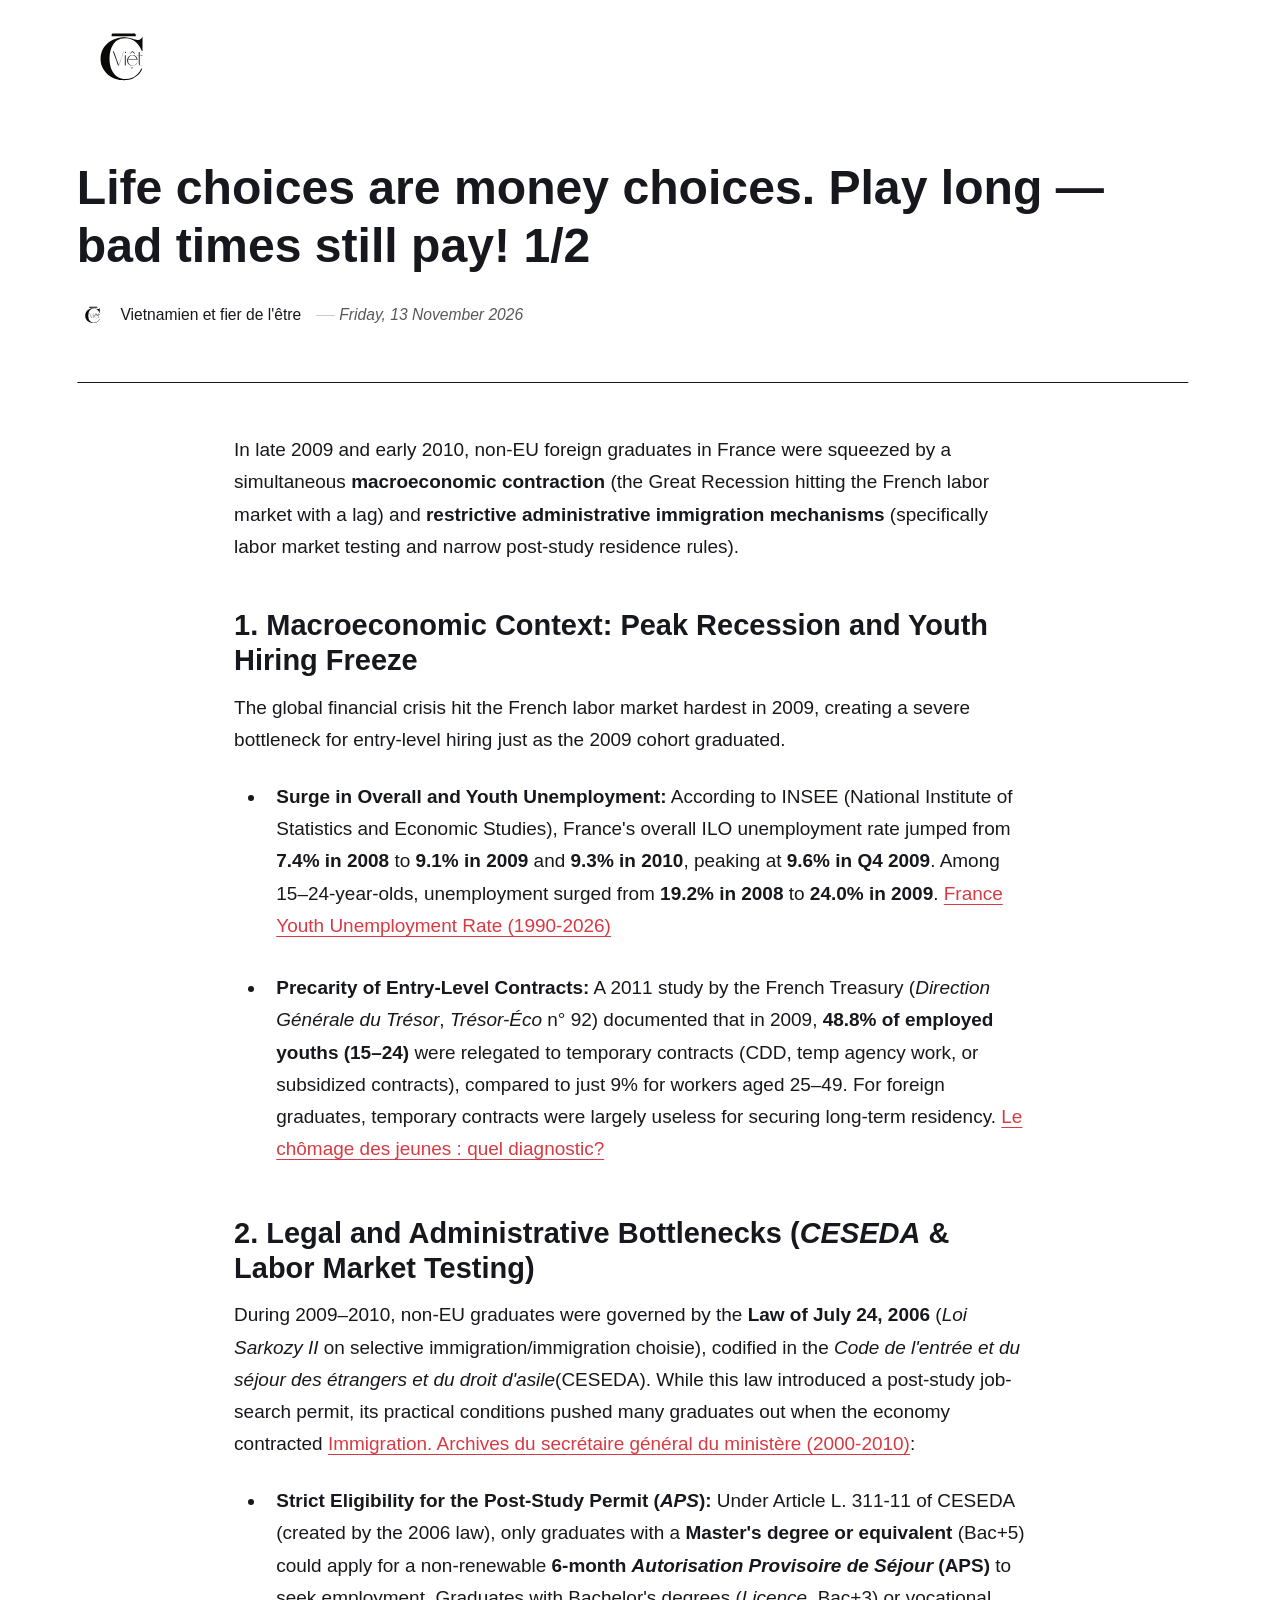
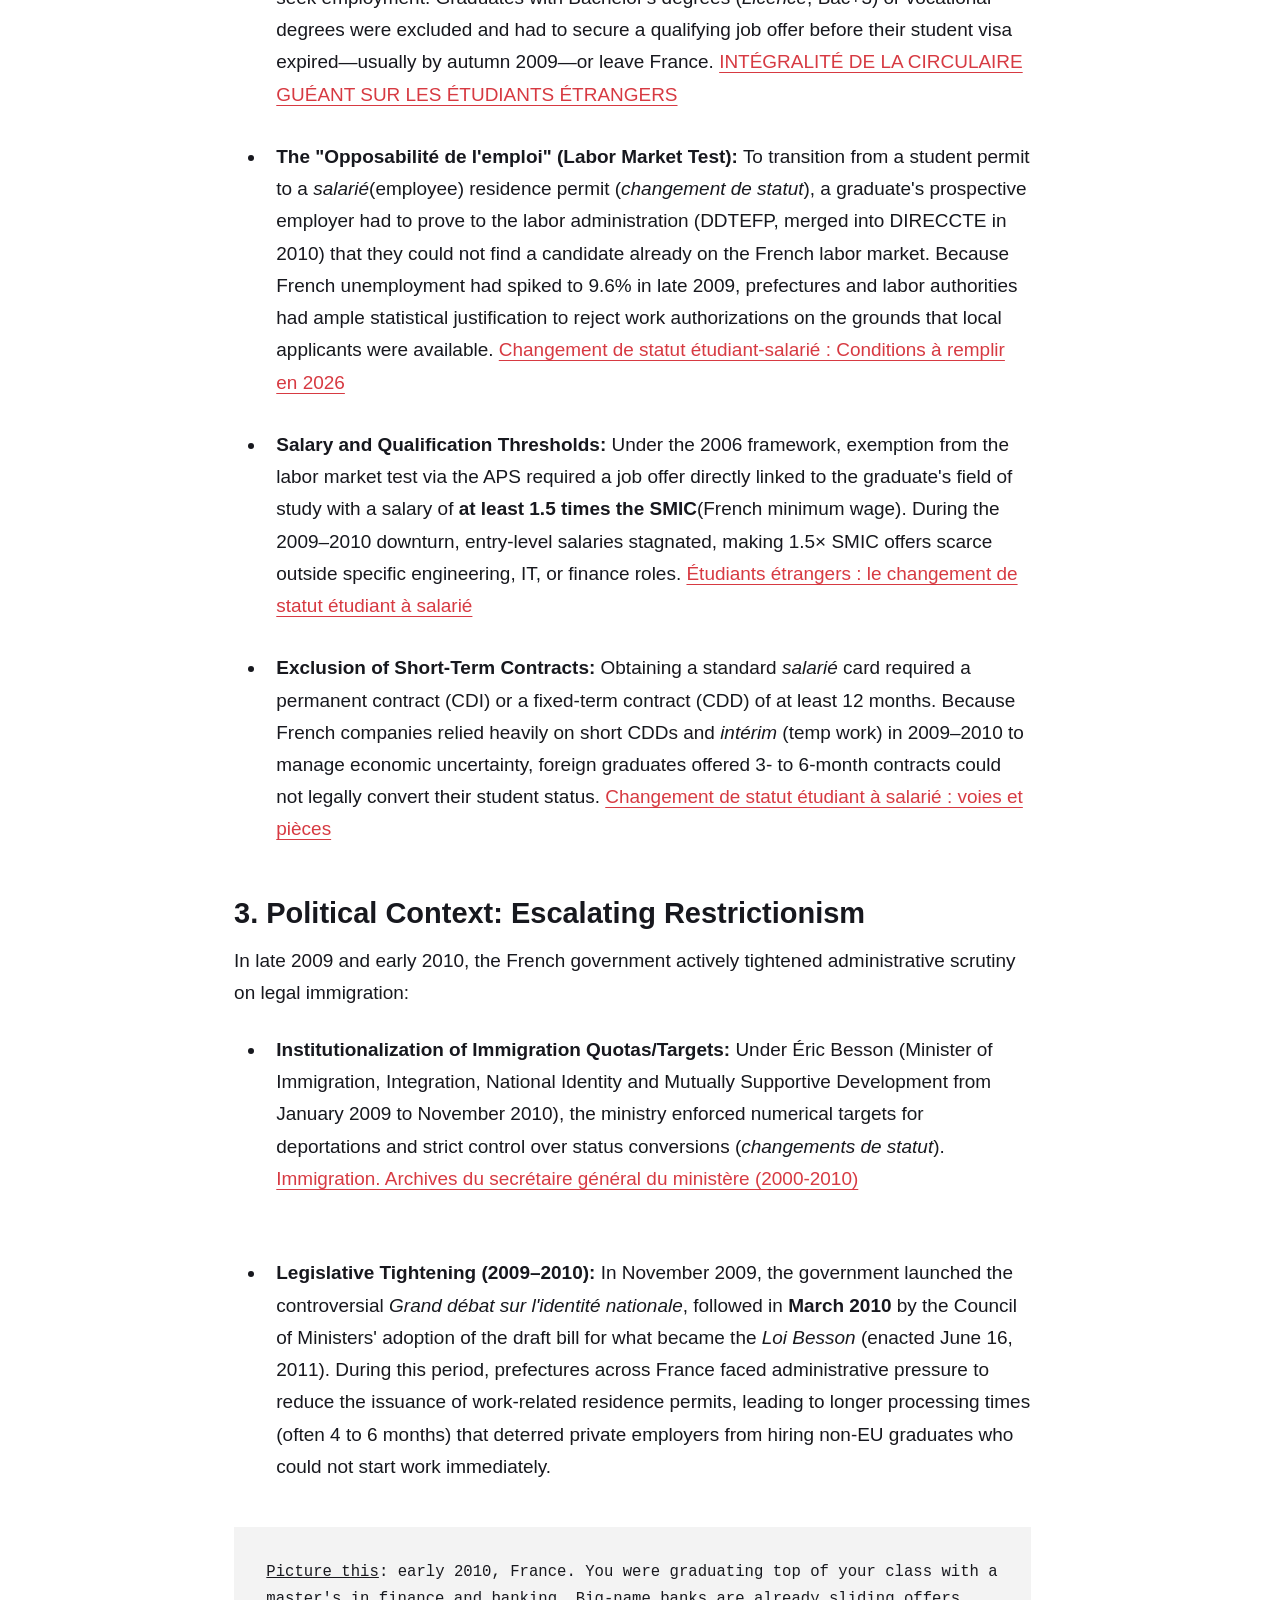
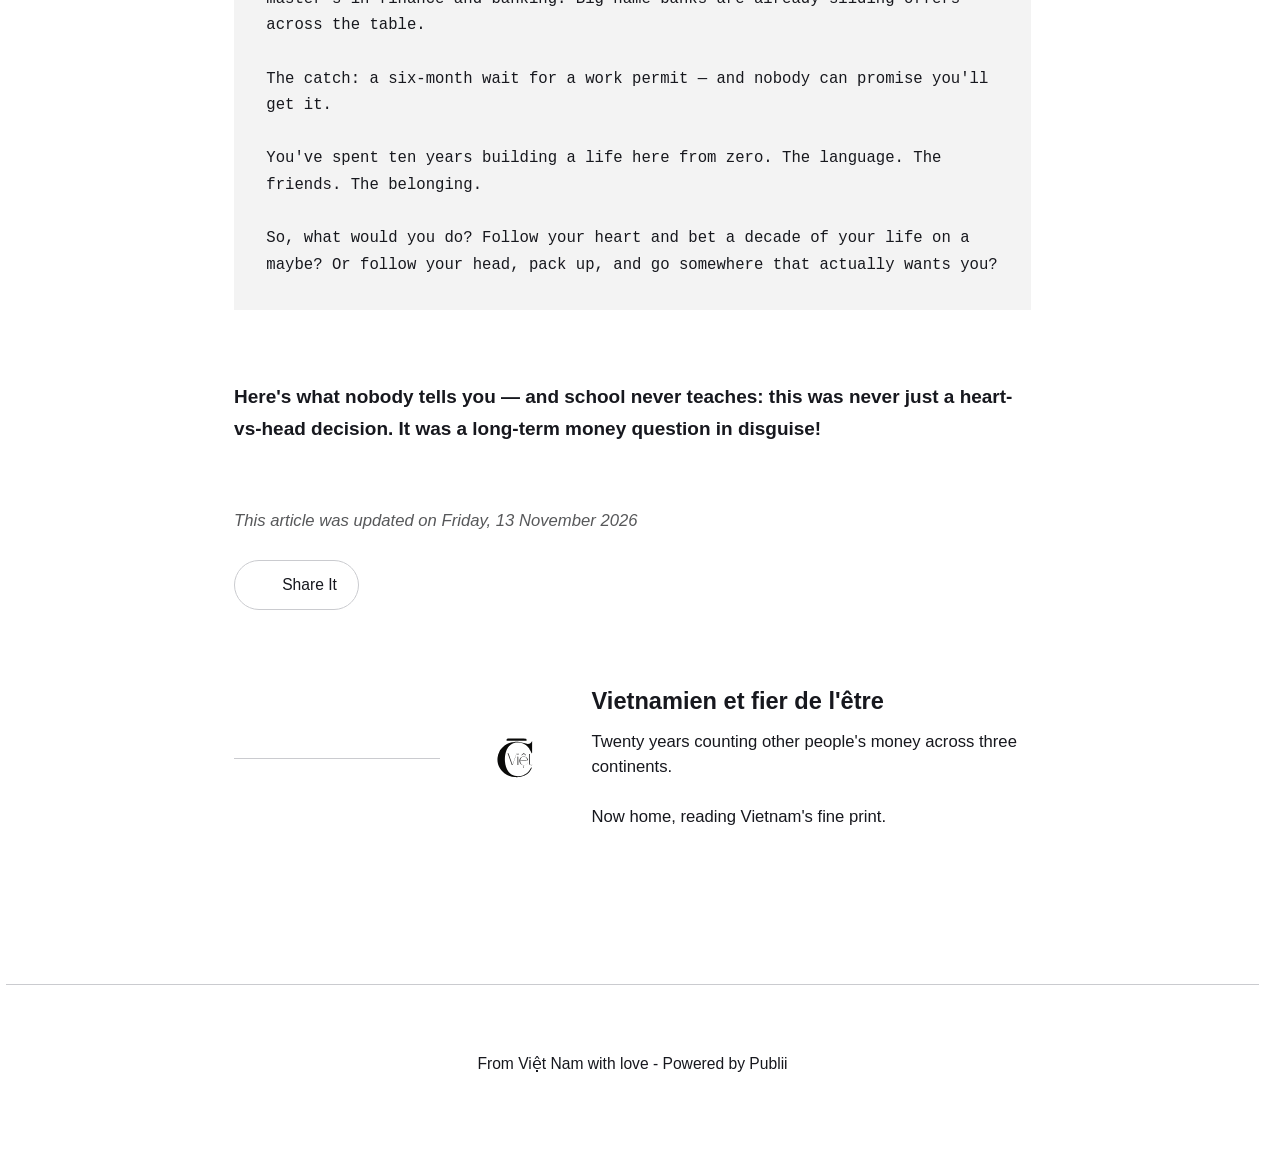
==== commit 59ac7dd1: "Updated from Publii" ====
--- a/life-choices-are-money-choices-play-long-bad-times-still-pay-12/index.html
+++ b/life-choices-are-money-choices-play-long-bad-times-still-pay-12/index.html
@@ -1,6 +1,6 @@
-<!DOCTYPE html><html lang="en-gb"><head><meta charset="utf-8"><meta http-equiv="X-UA-Compatible" content="IE=edge"><meta name="viewport" content="width=device-width,initial-scale=1"><title>Life choices are money choices. Play long — bad times still pay! 1/2 - C&#x27;est Việt</title><meta name="description" content="In late 2009 and early 2010, non-EU foreign graduates in France were squeezed by a simultaneous macroeconomic contraction (the Great Recession hitting the French labor market with a lag) and restrictive administrative immigration mechanisms (specifically labor market testing and narrow post-study residence rules). The global&amp;hellip;"><meta name="generator" content="Publii Open-Source CMS for Static Site"><link rel="canonical" href="https://cestviet.github.io/cestviet/life-choices-are-money-choices-play-long-bad-times-still-pay-12/"><link rel="alternate" type="application/atom+xml" href="https://cestviet.github.io/cestviet/feed.xml" title="C&#x27;est Việt - RSS"><link rel="alternate" type="application/json" href="https://cestviet.github.io/cestviet/feed.json" title="C&#x27;est Việt - JSON"><meta property="og:title" content="Life choices are money choices. Play long — bad times still pay! 1/2"><meta property="og:image" content="https://cestviet.github.io/cestviet/media/website/a-minimalist-flat-logo-featuring-a-sleek-stylize.svg"><meta property="og:image:width" content="1024"><meta property="og:image:height" content="1024"><meta property="og:site_name" content="C&#x27;est Việt"><meta property="og:description" content="In late 2009 and early 2010, non-EU foreign graduates in France were squeezed by a simultaneous macroeconomic contraction (the Great Recession hitting the French labor market with a lag) and restrictive administrative immigration mechanisms (specifically labor market testing and narrow post-study residence rules). The global&amp;hellip;"><meta property="og:url" content="https://cestviet.github.io/cestviet/life-choices-are-money-choices-play-long-bad-times-still-pay-12/"><meta property="og:type" content="article"><link rel="stylesheet" href="https://cestviet.github.io/cestviet/assets/css/style.css?v&#x3D;9b02a974ddb182516a41734026b76985"><script type="application/ld+json">{"@context":"http://schema.org","@type":"Article","mainEntityOfPage":{"@type":"WebPage","@id":"https://cestviet.github.io/cestviet/life-choices-are-money-choices-play-long-bad-times-still-pay-12/"},"headline":"Life choices are money choices. Play long — bad times still pay! 1/2","datePublished":"2026-11-13T11:24+07:00","dateModified":"2026-11-13T11:35+07:00","image":{"@type":"ImageObject","url":"https://cestviet.github.io/cestviet/media/website/a-minimalist-flat-logo-featuring-a-sleek-stylize.svg","height":1024,"width":1024},"description":"In late 2009 and early 2010, non-EU foreign graduates in France were squeezed by a simultaneous macroeconomic contraction (the Great Recession hitting the French labor market with a lag) and restrictive administrative immigration mechanisms (specifically labor market testing and narrow post-study residence rules). The global&hellip;","author":{"@type":"Person","name":"Vietnamien et fier de l'être","url":"https://cestviet.github.io/cestviet/authors/vietnamien-et-fier-de-letre/"},"publisher":{"@type":"Organization","name":"Vietnamien et fier de l'être","logo":{"@type":"ImageObject","url":"https://cestviet.github.io/cestviet/media/website/a-minimalist-flat-logo-featuring-a-sleek-stylize.svg","height":1024,"width":1024}}}</script><noscript><style>img[loading] {
+<!DOCTYPE html><html lang="en-gb"><head><meta charset="utf-8"><meta http-equiv="X-UA-Compatible" content="IE=edge"><meta name="viewport" content="width=device-width,initial-scale=1"><title>Life choices are money choices. Play long — bad times still pay! 1/2 - C&#x27;est Việt</title><meta name="generator" content="Publii Open-Source CMS for Static Site"><link rel="canonical" href="https://cestviet.github.io/cestviet/life-choices-are-money-choices-play-long-bad-times-still-pay-12/"><link rel="alternate" type="application/atom+xml" href="https://cestviet.github.io/cestviet/feed.xml" title="C&#x27;est Việt - RSS"><link rel="alternate" type="application/json" href="https://cestviet.github.io/cestviet/feed.json" title="C&#x27;est Việt - JSON"><meta property="og:title" content="Life choices are money choices. Play long — bad times still pay! 1/2"><meta property="og:image" content="https://cestviet.github.io/cestviet/media/website/a-minimalist-flat-logo-featuring-a-sleek-stylize.svg"><meta property="og:image:width" content="1024"><meta property="og:image:height" content="1024"><meta property="og:site_name" content="C&#x27;est Việt"><meta property="og:description" content=""><meta property="og:url" content="https://cestviet.github.io/cestviet/life-choices-are-money-choices-play-long-bad-times-still-pay-12/"><meta property="og:type" content="article"><link rel="stylesheet" href="https://cestviet.github.io/cestviet/assets/css/style.css?v&#x3D;9b02a974ddb182516a41734026b76985"><script type="application/ld+json">{"@context":"http://schema.org","@type":"Article","mainEntityOfPage":{"@type":"WebPage","@id":"https://cestviet.github.io/cestviet/life-choices-are-money-choices-play-long-bad-times-still-pay-12/"},"headline":"Life choices are money choices. Play long — bad times still pay! 1/2","datePublished":"2026-11-13T11:24+07:00","dateModified":"2026-11-13T11:37+07:00","image":{"@type":"ImageObject","url":"https://cestviet.github.io/cestviet/media/website/a-minimalist-flat-logo-featuring-a-sleek-stylize.svg","height":1024,"width":1024},"description":"","author":{"@type":"Person","name":"Vietnamien et fier de l'être","url":"https://cestviet.github.io/cestviet/authors/vietnamien-et-fier-de-letre/"},"publisher":{"@type":"Organization","name":"Vietnamien et fier de l'être","logo":{"@type":"ImageObject","url":"https://cestviet.github.io/cestviet/media/website/a-minimalist-flat-logo-featuring-a-sleek-stylize.svg","height":1024,"width":1024}}}</script><noscript><style>img[loading] {
                     opacity: 1;
-                }</style></noscript></head><body class="post-template"><header class="top js-header"><a class="logo" href="https://cestviet.github.io/cestviet/"><img src="https://cestviet.github.io/cestviet/media/website/a-minimalist-flat-logo-featuring-a-sleek-stylize.svg" alt="C&#x27;est Việt" width="1024" height="1024"></a></header><main class="post"><article class="content"><div class="hero hero--noimage"><header class="hero__content"><div class="wrapper"><h1>Life choices are money choices. Play long — bad times still pay! 1/2</h1><div class="feed__meta content__meta"><img src="https://cestviet.github.io/cestviet/media/website/a-minimalist-flat-logo-featuring-a-sleek-stylize-2.svg" loading="eager" height="1024" width="1024" class="feed__author-thumb" alt=""> <a href="https://cestviet.github.io/cestviet/authors/vietnamien-et-fier-de-letre/" class="feed__author">Vietnamien et fier de l&#x27;être</a> <time datetime="2026-11-13T11:24" class="feed__date">Friday, 13 November 2026</time></div></div></header></div><div class="entry-wrapper content__entry"><p>In late 2009 and early 2010, non-EU foreign graduates in France were squeezed by a simultaneous <strong data-path-to-node="0" data-index-in-node="96">macroeconomic contraction</strong> (the Great Recession hitting the French labor market with a lag) and <strong data-path-to-node="0" data-index-in-node="191">restrictive administrative immigration mechanisms</strong> (specifically labor market testing and narrow post-study residence rules).</p><h3 dir="ltr" data-path-to-node="3">1. Macroeconomic Context: Peak Recession and Youth Hiring Freeze</h3><p dir="ltr" data-path-to-node="4">The global financial crisis hit the French labor market hardest in 2009, creating a severe bottleneck for entry-level hiring just as the 2009 cohort graduated.</p><ul dir="ltr" data-path-to-node="5"><li><p id="p-rc_a30de577f551a935-44" dir="ltr" data-path-to-node="5,0,0"><strong data-path-to-node="5,0,0" data-index-in-node="0">Surge in Overall and Youth Unemployment:</strong> <span class="citation-125">According to INSEE (National Institute of Statistics and Economic Studies), France's overall ILO unemployment rate jumped from </span><strong data-path-to-node="5,0,0" data-index-in-node="168"><span class="citation-125">7.4% in 2008</span></strong><span class="citation-125"> to </span><strong data-path-to-node="5,0,0" data-index-in-node="184"><span class="citation-125">9.1% in 2009</span></strong><span class="citation-125"> and </span><strong data-path-to-node="5,0,0" data-index-in-node="201"><span class="citation-125">9.3% in 2010</span></strong><span class="citation-125">, peaking at </span><strong data-path-to-node="5,0,0" data-index-in-node="226"><span class="citation-125">9.6% in Q4 2009</span></strong><span class="citation-125">. Among 15–24-year-olds, unemployment surged from </span><strong data-path-to-node="5,0,0" data-index-in-node="291"><span class="citation-125">19.2% in 2008</span></strong><span class="citation-125"> to </span><strong data-path-to-node="5,0,0" data-index-in-node="308"><span class="citation-125">24.0% in 2009</span></strong><span class="citation-125 citation-end-125">. <a href="https://www.macrotrends.net/global-metrics/countries/fra/france/youth-unemployment-rate" target="_blank" rel="noopener noreferrer">France Youth Unemployment Rate (1990-2026)</a></span></p></li><li><p id="p-rc_a30de577f551a935-45" dir="ltr" data-path-to-node="5,1,0"><strong data-path-to-node="5,1,0" data-index-in-node="0">Precarity of Entry-Level Contracts:</strong> <span class="citation-124">A 2011 study by the French Treasury (</span><i data-path-to-node="5,1,0" data-index-in-node="73"><span class="citation-124">Direction Générale du Trésor</span></i><span class="citation-124">, </span><i data-path-to-node="5,1,0" data-index-in-node="103"><span class="citation-124">Trésor-Éco</span></i><span class="citation-124"> n° 92) documented that in 2009, </span><strong data-path-to-node="5,1,0" data-index-in-node="146"><span class="citation-124">48.8% of employed youths (15–24)</span></strong><span class="citation-124 citation-end-124"> were relegated to temporary contracts (CDD, temp agency work, or subsidized contracts), compared to just 9% for workers aged 25–49.</span> For foreign graduates, temporary contracts were largely useless for securing long-term residency. <a href="https://www.tresor.economie.gouv.fr/Articles/a46040fc-6498-491b-bf5c-846c3a149bab/files/7bc8a26e-d54e-42ad-891c-6b981cd92b76#:~:text=Ceci%20pourrait%20notamment%20s'expliquer%20par%20%3A%20•,d'emploi%20mieux%20ciblée%20de%20ces%20derniers%20%3B" target="_blank" rel="noopener noreferrer">Le chômage des jeunes : quel diagnostic?</a></p></li></ul><h3 dir="ltr" data-path-to-node="7">2. Legal and Administrative Bottlenecks (<i data-path-to-node="7" data-index-in-node="41">CESEDA</i> &amp; Labor Market Testing)</h3><p id="p-rc_a30de577f551a935-46" dir="ltr" data-path-to-node="8"><span class="citation-123">During 2009–2010, non-EU graduates were governed by the </span><strong data-path-to-node="8" data-index-in-node="56"><span class="citation-123">Law of July 24, 2006</span></strong><span class="citation-123"> (</span><i data-path-to-node="8" data-index-in-node="78"><span class="citation-123">Loi Sarkozy II</span></i><span class="citation-123"> on selective immigration/</span><span class="citation-123">immigration choisie</span><span class="citation-123">), codified in the </span><i data-path-to-node="8" data-index-in-node="160"><span class="citation-123">Code de l'entrée et du séjour des étrangers et du droit d'asile</span></i><span class="citation-123 citation-end-123">(CESEDA).</span> While this law introduced a post-study job-search permit, its practical conditions pushed many graduates out when the economy contracted <a href="https://francearchives.gouv.fr/fr/findingaid/ea7a75e824355fdae7357c31bb704d1fa6d68585" target="null">Immigration. Archives du secrétaire général du ministère (2000-2010)</a>:</p><ul dir="ltr" data-path-to-node="9"><li><p id="p-rc_a30de577f551a935-47" dir="ltr" data-path-to-node="9,0,0"><strong data-path-to-node="9,0,0" data-index-in-node="0">Strict Eligibility for the Post-Study Permit (<i data-path-to-node="9,0,0" data-index-in-node="46">APS</i>):</strong> <span class="citation-122">Under Article L. 311-11 of CESEDA (created by the 2006 law), only graduates with a </span><strong data-path-to-node="9,0,0" data-index-in-node="135"><span class="citation-122">Master's degree or equivalent</span></strong><span class="citation-122"> (Bac+5) could apply for a non-renewable </span><strong data-path-to-node="9,0,0" data-index-in-node="205"><span class="citation-122">6-month </span><i data-path-to-node="9,0,0" data-index-in-node="213"><span class="citation-122">Autorisation Provisoire de Séjour</span></i><span class="citation-122"> (APS)</span></strong><span class="citation-122 citation-end-122"> to seek employment.</span> Graduates with Bachelor's degrees (<i data-path-to-node="9,0,0" data-index-in-node="308">Licence</i>, Bac+3) or vocational degrees were excluded and had to secure a qualifying job offer before their student visa expired—usually by autumn 2009—or leave France. <a href="https://www.france-terre-asile.org/actualites/actualites-choisies/integralite-de-la-circulaire-gueant-sur-les-etudiants-etrangers" target="_blank" rel="noopener noreferrer">INTÉGRALITÉ DE LA CIRCULAIRE GUÉANT SUR LES ÉTUDIANTS ÉTRANGERS</a></p></li><li><p id="p-rc_a30de577f551a935-48" dir="ltr" data-path-to-node="9,1,0"><strong data-path-to-node="9,1,0" data-index-in-node="0">The "Opposabilité de l'emploi" (Labor Market Test):</strong> <span class="citation-121">To transition from a student permit to a </span><i data-path-to-node="9,1,0" data-index-in-node="93"><span class="citation-121">salarié</span></i><span class="citation-121">(employee) residence permit (</span><i data-path-to-node="9,1,0" data-index-in-node="130"><span class="citation-121">changement de statut</span></i><span class="citation-121 citation-end-121">), a graduate's prospective employer had to prove to the labor administration (DDTEFP, merged into DIRECCTE in 2010) that they could not find a candidate already on the French labor market.</span> Because French unemployment had spiked to 9.6% in late 2009, prefectures and labor authorities had ample statistical justification to reject work authorizations on the grounds that local applicants were available. <a href="https://demandedesejour.fr/changement-de-statut-etudiant-salarie-conditions/#:~:text=La%20transition%20vers%20un%20titre%20de%20séjour,SMIC%20ou%20plus%20selon%20le%20poste)%20%3B" target="_blank" rel="noopener noreferrer">Changement de statut étudiant-salarié : Conditions à remplir en 2026</a></p></li><li><p id="p-rc_a30de577f551a935-49" dir="ltr" data-path-to-node="9,2,0"><strong data-path-to-node="9,2,0" data-index-in-node="0">Salary and Qualification Thresholds:</strong> <span class="citation-120">Under the 2006 framework, exemption from the labor market test via the APS required a job offer directly linked to the graduate's field of study with a salary of </span><strong data-path-to-node="9,2,0" data-index-in-node="199"><span class="citation-120">at least 1.5 times the SMIC</span></strong><span class="citation-120 citation-end-120">(French minimum wage).</span> During the 2009–2010 downturn, entry-level salaries stagnated, making 1.5× SMIC offers scarce outside specific engineering, IT, or finance roles. <a href="https://www.france-immigration.com/expert-articles/etudiants-etrangers-le-changement-de-statut-etudiant-a-salarie/#:~:text=Elle%20est%20réservée%20aux%20titulaires%20d'un%20diplôme,rarement%20quatre%20à%20six%20mois%2C%20récépissé%20compris." target="_blank" rel="noopener noreferrer">Étudiants étrangers : le changement de statut étudiant à salarié</a></p></li><li><p id="p-rc_a30de577f551a935-50" dir="ltr" data-path-to-node="9,3,0"><strong data-path-to-node="9,3,0" data-index-in-node="0">Exclusion of Short-Term Contracts:</strong> <span class="citation-119">Obtaining a standard </span><i data-path-to-node="9,3,0" data-index-in-node="56"><span class="citation-119">salarié</span></i><span class="citation-119 citation-end-119"> card required a permanent contract (CDI) or a fixed-term contract (CDD) of at least 12 months.</span> <span class="citation-118">Because French companies relied heavily on short CDDs and </span><i data-path-to-node="9,3,0" data-index-in-node="217"><span class="citation-118">intérim</span></i><span class="citation-118 citation-end-118"> (temp work) in 2009–2010 to manage economic uncertainty, foreign graduates offered 3- to 6-month contracts could not legally convert their student status. <a href="https://www.lassort-avocat.fr/changement-de-statut-etudiant-salarie/#:~:text=Pour%20un%20titulaire%20d'un%20master%2C%20cette%20voie,an%2C%20notamment%20un%20contrat%20à%20durée%20indéterminée." target="_blank" rel="noopener noreferrer">Changement de statut étudiant à salarié : voies et pièces</a></span></p></li></ul><h3 dir="ltr" data-path-to-node="11">3. Political Context: Escalating Restrictionism</h3><p dir="ltr" data-path-to-node="12">In late 2009 and early 2010, the French government actively tightened administrative scrutiny on legal immigration:</p><ul dir="ltr" data-path-to-node="13"><li><p id="p-rc_a30de577f551a935-51" dir="ltr" data-path-to-node="13,0,0"><strong data-path-to-node="13,0,0" data-index-in-node="0">Institutionalization of Immigration Quotas/Targets:</strong> <span class="citation-117">Under Éric Besson (Minister of Immigration, Integration, National Identity and Mutually Supportive Development from January 2009 to November 2010), the ministry enforced numerical targets for deportations and strict control over status conversions (</span><i data-path-to-node="13,0,0" data-index-in-node="301"><span class="citation-117">changements de statut</span></i><span class="citation-117 citation-end-117">). <a href="https://francearchives.gouv.fr/fr/findingaid/ea7a75e824355fdae7357c31bb704d1fa6d68585" target="_blank" rel="noopener noreferrer">Immigration. Archives du secrétaire général du ministère (2000-2010)</a></span></p><div class="source-inline-chip-container luminous-sources hide-from-message-actions ng-star-inserted"> </div></li><li><p dir="ltr" data-path-to-node="13,1,0"><strong data-path-to-node="13,1,0" data-index-in-node="0">Legislative Tightening (2009–2010):</strong> In November 2009, the government launched the controversial <i data-path-to-node="13,1,0" data-index-in-node="96">Grand débat sur l'identité nationale</i>, followed in <strong data-path-to-node="13,1,0" data-index-in-node="146">March 2010</strong> by the Council of Ministers' adoption of the draft bill for what became the <i data-path-to-node="13,1,0" data-index-in-node="233">Loi Besson</i> (enacted June 16, 2011). During this period, prefectures across France faced administrative pressure to reduce the issuance of work-related residence permits, leading to longer processing times (often 4 to 6 months) that deterred private employers from hiring non-EU graduates who could not start work immediately.</p></li></ul><blockquote><address class="qwen-markdown-paragraph" dir="ltr"><span class="qwen-markdown-text"><span class="qwen-markdown-text-node"><span style="text-decoration: underline;">Picture this</span>: early 2010, France. You've just graduated top of your class with a master's in finance and banking. Big-name banks are already sliding offers across the table.</span></span><br><span class="qwen-markdown-text"><span class="qwen-markdown-text-node"><br>The catch: a six-month wait for a work permit — and nobody can promise you'll get it.</span></span><br><span class="qwen-markdown-text"><span class="qwen-markdown-text-node"><br>You've spent ten years building a life here from zero. The language. The friends. The belonging.<br><br></span></span><span class="qwen-markdown-text"><span class="qwen-markdown-text-node">So, what would you do? Follow your heart and bet a decade of your life on a maybe? Or follow your head, pack up, and go somewhere that actually wants you?</span></span></address></blockquote><div class="qwen-markdown-space"> </div><div class="qwen-markdown-paragraph" dir="ltr"><strong><span class="qwen-markdown-text"><span class="qwen-markdown-text-node" data-spm-anchor-id="a2ty_o01.29997173.0.i17.275fc921i0zB32">Here's what nobody tells you — and school never teaches: this was never just a heart-vs-head decision. It was a long-term money question in disguise!</span></span></strong></div></div><footer class="content__footer"><div class="entry-wrapper"><p class="content__updated">This article was updated on Friday, 13 November 2026</p><div class="content__actions"><div class="content__share"><button class="btn--icon content__share-button js-content__share-button"><svg width="20" height="20" aria-hidden="true"><use xlink:href="https://cestviet.github.io/cestviet/assets/svg/svg-map.svg#share"></use></svg> <span>Share It</span></button><div class="content__share-popup js-content__share-popup"></div></div></div><div class="content__bio bio"><img src="https://cestviet.github.io/cestviet/media/website/a-minimalist-flat-logo-featuring-a-sleek-stylize-2.svg" loading="lazy" height="1024" width="1024" class="bio__avatar" alt=""><div><h3 class="h4 bio__name"><a href="https://cestviet.github.io/cestviet/authors/vietnamien-et-fier-de-letre/" rel="author">Vietnamien et fier de l&#x27;être</a></h3><div class="bio__desc"><p>Twenty years counting other people's money across three continents.</p><p>Now home, reading Vietnam's fine print.</p></div></div></div></div></footer></article></main><footer class="footer"><div class="wrapper"><div class="footer__copyright"><p>From Việt Nam with love - Powered by Publii</p></div><button id="backToTop" class="footer__bttop" aria-label="Back to top" title="Back to top"><svg width="20" height="20"><use xlink:href="https://cestviet.github.io/cestviet/assets/svg/svg-map.svg#toparrow"/></svg></button></div></footer><script defer="defer" src="https://cestviet.github.io/cestviet/assets/js/scripts.min.js?v&#x3D;548663b90e1600fd2c2dd54433d04b71"></script><script>window.publiiThemeMenuConfig={mobileMenuMode:'sidebar',animationSpeed:300,submenuWidth: 'auto',doubleClickTime:500,mobileMenuExpandableSubmenus:true,relatedContainerForOverlayMenuSelector:'.top'};</script><script>var images = document.querySelectorAll('img[loading]');
+                }</style></noscript></head><body class="post-template"><header class="top js-header"><a class="logo" href="https://cestviet.github.io/cestviet/"><img src="https://cestviet.github.io/cestviet/media/website/a-minimalist-flat-logo-featuring-a-sleek-stylize.svg" alt="C&#x27;est Việt" width="1024" height="1024"></a></header><main class="post"><article class="content"><div class="hero hero--noimage"><header class="hero__content"><div class="wrapper"><h1>Life choices are money choices. Play long — bad times still pay! 1/2</h1><div class="feed__meta content__meta"><img src="https://cestviet.github.io/cestviet/media/website/a-minimalist-flat-logo-featuring-a-sleek-stylize-2.svg" loading="eager" height="1024" width="1024" class="feed__author-thumb" alt=""> <a href="https://cestviet.github.io/cestviet/authors/vietnamien-et-fier-de-letre/" class="feed__author">Vietnamien et fier de l&#x27;être</a> <time datetime="2026-11-13T11:24" class="feed__date">Friday, 13 November 2026</time></div></div></header></div><div class="entry-wrapper content__entry"><p>In late 2009 and early 2010, non-EU foreign graduates in France were squeezed by a simultaneous <strong data-path-to-node="0" data-index-in-node="96">macroeconomic contraction</strong> (the Great Recession hitting the French labor market with a lag) and <strong data-path-to-node="0" data-index-in-node="191">restrictive administrative immigration mechanisms</strong> (specifically labor market testing and narrow post-study residence rules).</p><h3 dir="ltr" data-path-to-node="3">1. Macroeconomic Context: Peak Recession and Youth Hiring Freeze</h3><p dir="ltr" data-path-to-node="4">The global financial crisis hit the French labor market hardest in 2009, creating a severe bottleneck for entry-level hiring just as the 2009 cohort graduated.</p><ul dir="ltr" data-path-to-node="5"><li><p id="p-rc_a30de577f551a935-44" dir="ltr" data-path-to-node="5,0,0"><strong data-path-to-node="5,0,0" data-index-in-node="0">Surge in Overall and Youth Unemployment:</strong> <span class="citation-125">According to INSEE (National Institute of Statistics and Economic Studies), France's overall ILO unemployment rate jumped from </span><strong data-path-to-node="5,0,0" data-index-in-node="168"><span class="citation-125">7.4% in 2008</span></strong><span class="citation-125"> to </span><strong data-path-to-node="5,0,0" data-index-in-node="184"><span class="citation-125">9.1% in 2009</span></strong><span class="citation-125"> and </span><strong data-path-to-node="5,0,0" data-index-in-node="201"><span class="citation-125">9.3% in 2010</span></strong><span class="citation-125">, peaking at </span><strong data-path-to-node="5,0,0" data-index-in-node="226"><span class="citation-125">9.6% in Q4 2009</span></strong><span class="citation-125">. Among 15–24-year-olds, unemployment surged from </span><strong data-path-to-node="5,0,0" data-index-in-node="291"><span class="citation-125">19.2% in 2008</span></strong><span class="citation-125"> to </span><strong data-path-to-node="5,0,0" data-index-in-node="308"><span class="citation-125">24.0% in 2009</span></strong><span class="citation-125 citation-end-125">. <a href="https://www.macrotrends.net/global-metrics/countries/fra/france/youth-unemployment-rate" target="_blank" rel="noopener noreferrer">France Youth Unemployment Rate (1990-2026)</a></span></p></li><li><p id="p-rc_a30de577f551a935-45" dir="ltr" data-path-to-node="5,1,0"><strong data-path-to-node="5,1,0" data-index-in-node="0">Precarity of Entry-Level Contracts:</strong> <span class="citation-124">A 2011 study by the French Treasury (</span><i data-path-to-node="5,1,0" data-index-in-node="73"><span class="citation-124">Direction Générale du Trésor</span></i><span class="citation-124">, </span><i data-path-to-node="5,1,0" data-index-in-node="103"><span class="citation-124">Trésor-Éco</span></i><span class="citation-124"> n° 92) documented that in 2009, </span><strong data-path-to-node="5,1,0" data-index-in-node="146"><span class="citation-124">48.8% of employed youths (15–24)</span></strong><span class="citation-124 citation-end-124"> were relegated to temporary contracts (CDD, temp agency work, or subsidized contracts), compared to just 9% for workers aged 25–49.</span> For foreign graduates, temporary contracts were largely useless for securing long-term residency. <a href="https://www.tresor.economie.gouv.fr/Articles/a46040fc-6498-491b-bf5c-846c3a149bab/files/7bc8a26e-d54e-42ad-891c-6b981cd92b76#:~:text=Ceci%20pourrait%20notamment%20s'expliquer%20par%20%3A%20•,d'emploi%20mieux%20ciblée%20de%20ces%20derniers%20%3B" target="_blank" rel="noopener noreferrer">Le chômage des jeunes : quel diagnostic?</a></p></li></ul><h3 dir="ltr" data-path-to-node="7">2. Legal and Administrative Bottlenecks (<i data-path-to-node="7" data-index-in-node="41">CESEDA</i> &amp; Labor Market Testing)</h3><p id="p-rc_a30de577f551a935-46" dir="ltr" data-path-to-node="8"><span class="citation-123">During 2009–2010, non-EU graduates were governed by the </span><strong data-path-to-node="8" data-index-in-node="56"><span class="citation-123">Law of July 24, 2006</span></strong><span class="citation-123"> (</span><i data-path-to-node="8" data-index-in-node="78"><span class="citation-123">Loi Sarkozy II</span></i><span class="citation-123"> on selective immigration/</span><span class="citation-123">immigration choisie</span><span class="citation-123">), codified in the </span><i data-path-to-node="8" data-index-in-node="160"><span class="citation-123">Code de l'entrée et du séjour des étrangers et du droit d'asile</span></i><span class="citation-123 citation-end-123">(CESEDA).</span> While this law introduced a post-study job-search permit, its practical conditions pushed many graduates out when the economy contracted <a href="https://francearchives.gouv.fr/fr/findingaid/ea7a75e824355fdae7357c31bb704d1fa6d68585" target="null">Immigration. Archives du secrétaire général du ministère (2000-2010)</a>:</p><ul dir="ltr" data-path-to-node="9"><li><p id="p-rc_a30de577f551a935-47" dir="ltr" data-path-to-node="9,0,0"><strong data-path-to-node="9,0,0" data-index-in-node="0">Strict Eligibility for the Post-Study Permit (<i data-path-to-node="9,0,0" data-index-in-node="46">APS</i>):</strong> <span class="citation-122">Under Article L. 311-11 of CESEDA (created by the 2006 law), only graduates with a </span><strong data-path-to-node="9,0,0" data-index-in-node="135"><span class="citation-122">Master's degree or equivalent</span></strong><span class="citation-122"> (Bac+5) could apply for a non-renewable </span><strong data-path-to-node="9,0,0" data-index-in-node="205"><span class="citation-122">6-month </span><i data-path-to-node="9,0,0" data-index-in-node="213"><span class="citation-122">Autorisation Provisoire de Séjour</span></i><span class="citation-122"> (APS)</span></strong><span class="citation-122 citation-end-122"> to seek employment.</span> Graduates with Bachelor's degrees (<i data-path-to-node="9,0,0" data-index-in-node="308">Licence</i>, Bac+3) or vocational degrees were excluded and had to secure a qualifying job offer before their student visa expired—usually by autumn 2009—or leave France. <a href="https://www.france-terre-asile.org/actualites/actualites-choisies/integralite-de-la-circulaire-gueant-sur-les-etudiants-etrangers" target="_blank" rel="noopener noreferrer">INTÉGRALITÉ DE LA CIRCULAIRE GUÉANT SUR LES ÉTUDIANTS ÉTRANGERS</a></p></li><li><p id="p-rc_a30de577f551a935-48" dir="ltr" data-path-to-node="9,1,0"><strong data-path-to-node="9,1,0" data-index-in-node="0">The "Opposabilité de l'emploi" (Labor Market Test):</strong> <span class="citation-121">To transition from a student permit to a </span><i data-path-to-node="9,1,0" data-index-in-node="93"><span class="citation-121">salarié</span></i><span class="citation-121">(employee) residence permit (</span><i data-path-to-node="9,1,0" data-index-in-node="130"><span class="citation-121">changement de statut</span></i><span class="citation-121 citation-end-121">), a graduate's prospective employer had to prove to the labor administration (DDTEFP, merged into DIRECCTE in 2010) that they could not find a candidate already on the French labor market.</span> Because French unemployment had spiked to 9.6% in late 2009, prefectures and labor authorities had ample statistical justification to reject work authorizations on the grounds that local applicants were available. <a href="https://demandedesejour.fr/changement-de-statut-etudiant-salarie-conditions/#:~:text=La%20transition%20vers%20un%20titre%20de%20séjour,SMIC%20ou%20plus%20selon%20le%20poste)%20%3B" target="_blank" rel="noopener noreferrer">Changement de statut étudiant-salarié : Conditions à remplir en 2026</a></p></li><li><p id="p-rc_a30de577f551a935-49" dir="ltr" data-path-to-node="9,2,0"><strong data-path-to-node="9,2,0" data-index-in-node="0">Salary and Qualification Thresholds:</strong> <span class="citation-120">Under the 2006 framework, exemption from the labor market test via the APS required a job offer directly linked to the graduate's field of study with a salary of </span><strong data-path-to-node="9,2,0" data-index-in-node="199"><span class="citation-120">at least 1.5 times the SMIC</span></strong><span class="citation-120 citation-end-120">(French minimum wage).</span> During the 2009–2010 downturn, entry-level salaries stagnated, making 1.5× SMIC offers scarce outside specific engineering, IT, or finance roles. <a href="https://www.france-immigration.com/expert-articles/etudiants-etrangers-le-changement-de-statut-etudiant-a-salarie/#:~:text=Elle%20est%20réservée%20aux%20titulaires%20d'un%20diplôme,rarement%20quatre%20à%20six%20mois%2C%20récépissé%20compris." target="_blank" rel="noopener noreferrer">Étudiants étrangers : le changement de statut étudiant à salarié</a></p></li><li><p id="p-rc_a30de577f551a935-50" dir="ltr" data-path-to-node="9,3,0"><strong data-path-to-node="9,3,0" data-index-in-node="0">Exclusion of Short-Term Contracts:</strong> <span class="citation-119">Obtaining a standard </span><i data-path-to-node="9,3,0" data-index-in-node="56"><span class="citation-119">salarié</span></i><span class="citation-119 citation-end-119"> card required a permanent contract (CDI) or a fixed-term contract (CDD) of at least 12 months.</span> <span class="citation-118">Because French companies relied heavily on short CDDs and </span><i data-path-to-node="9,3,0" data-index-in-node="217"><span class="citation-118">intérim</span></i><span class="citation-118 citation-end-118"> (temp work) in 2009–2010 to manage economic uncertainty, foreign graduates offered 3- to 6-month contracts could not legally convert their student status. <a href="https://www.lassort-avocat.fr/changement-de-statut-etudiant-salarie/#:~:text=Pour%20un%20titulaire%20d'un%20master%2C%20cette%20voie,an%2C%20notamment%20un%20contrat%20à%20durée%20indéterminée." target="_blank" rel="noopener noreferrer">Changement de statut étudiant à salarié : voies et pièces</a></span></p></li></ul><h3 dir="ltr" data-path-to-node="11">3. Political Context: Escalating Restrictionism</h3><p dir="ltr" data-path-to-node="12">In late 2009 and early 2010, the French government actively tightened administrative scrutiny on legal immigration:</p><ul dir="ltr" data-path-to-node="13"><li><p id="p-rc_a30de577f551a935-51" dir="ltr" data-path-to-node="13,0,0"><strong data-path-to-node="13,0,0" data-index-in-node="0">Institutionalization of Immigration Quotas/Targets:</strong> <span class="citation-117">Under Éric Besson (Minister of Immigration, Integration, National Identity and Mutually Supportive Development from January 2009 to November 2010), the ministry enforced numerical targets for deportations and strict control over status conversions (</span><i data-path-to-node="13,0,0" data-index-in-node="301"><span class="citation-117">changements de statut</span></i><span class="citation-117 citation-end-117">). <a href="https://francearchives.gouv.fr/fr/findingaid/ea7a75e824355fdae7357c31bb704d1fa6d68585" target="_blank" rel="noopener noreferrer">Immigration. Archives du secrétaire général du ministère (2000-2010)</a></span></p><div class="source-inline-chip-container luminous-sources hide-from-message-actions ng-star-inserted"> </div></li><li><p dir="ltr" data-path-to-node="13,1,0"><strong data-path-to-node="13,1,0" data-index-in-node="0">Legislative Tightening (2009–2010):</strong> In November 2009, the government launched the controversial <i data-path-to-node="13,1,0" data-index-in-node="96">Grand débat sur l'identité nationale</i>, followed in <strong data-path-to-node="13,1,0" data-index-in-node="146">March 2010</strong> by the Council of Ministers' adoption of the draft bill for what became the <i data-path-to-node="13,1,0" data-index-in-node="233">Loi Besson</i> (enacted June 16, 2011). During this period, prefectures across France faced administrative pressure to reduce the issuance of work-related residence permits, leading to longer processing times (often 4 to 6 months) that deterred private employers from hiring non-EU graduates who could not start work immediately.</p></li></ul><pre><span class="qwen-markdown-text"><span class="qwen-markdown-text-node"><span style="text-decoration: underline;">Picture this</span>: early 2010, France. You were graduating top of your class with a master's in finance and banking. Big-name banks are already sliding offers across the table.</span></span><br><span class="qwen-markdown-text"><span class="qwen-markdown-text-node"><br>The catch: a six-month wait for a work permit — and nobody can promise you'll get it.</span></span><br><span class="qwen-markdown-text"><span class="qwen-markdown-text-node"><br>You've spent ten years building a life here from zero. The language. The friends. The belonging.<br><br></span></span><span class="qwen-markdown-text"><span class="qwen-markdown-text-node">So, what would you do? Follow your heart and bet a decade of your life on a maybe? Or follow your head, pack up, and go somewhere that actually wants you?</span></span></pre><div class="qwen-markdown-space"> </div><div class="qwen-markdown-paragraph" dir="ltr"><strong><span class="qwen-markdown-text"><span class="qwen-markdown-text-node" data-spm-anchor-id="a2ty_o01.29997173.0.i17.275fc921i0zB32">Here's what nobody tells you — and school never teaches: this was never just a heart-vs-head decision. It was a long-term money question in disguise!</span></span></strong></div></div><footer class="content__footer"><div class="entry-wrapper"><p class="content__updated">This article was updated on Friday, 13 November 2026</p><div class="content__actions"><div class="content__share"><button class="btn--icon content__share-button js-content__share-button"><svg width="20" height="20" aria-hidden="true"><use xlink:href="https://cestviet.github.io/cestviet/assets/svg/svg-map.svg#share"></use></svg> <span>Share It</span></button><div class="content__share-popup js-content__share-popup"></div></div></div><div class="content__bio bio"><img src="https://cestviet.github.io/cestviet/media/website/a-minimalist-flat-logo-featuring-a-sleek-stylize-2.svg" loading="lazy" height="1024" width="1024" class="bio__avatar" alt=""><div><h3 class="h4 bio__name"><a href="https://cestviet.github.io/cestviet/authors/vietnamien-et-fier-de-letre/" rel="author">Vietnamien et fier de l&#x27;être</a></h3><div class="bio__desc"><p>Twenty years counting other people's money across three continents.</p><p>Now home, reading Vietnam's fine print.</p></div></div></div></div></footer></article></main><footer class="footer"><div class="wrapper"><div class="footer__copyright"><p>From Việt Nam with love - Powered by Publii</p></div><button id="backToTop" class="footer__bttop" aria-label="Back to top" title="Back to top"><svg width="20" height="20"><use xlink:href="https://cestviet.github.io/cestviet/assets/svg/svg-map.svg#toparrow"/></svg></button></div></footer><script defer="defer" src="https://cestviet.github.io/cestviet/assets/js/scripts.min.js?v&#x3D;548663b90e1600fd2c2dd54433d04b71"></script><script>window.publiiThemeMenuConfig={mobileMenuMode:'sidebar',animationSpeed:300,submenuWidth: 'auto',doubleClickTime:500,mobileMenuExpandableSubmenus:true,relatedContainerForOverlayMenuSelector:'.top'};</script><script>var images = document.querySelectorAll('img[loading]');
         for (var i = 0; i < images.length; i++) {
             if (images[i].complete) {
                 images[i].classList.add('is-loaded');
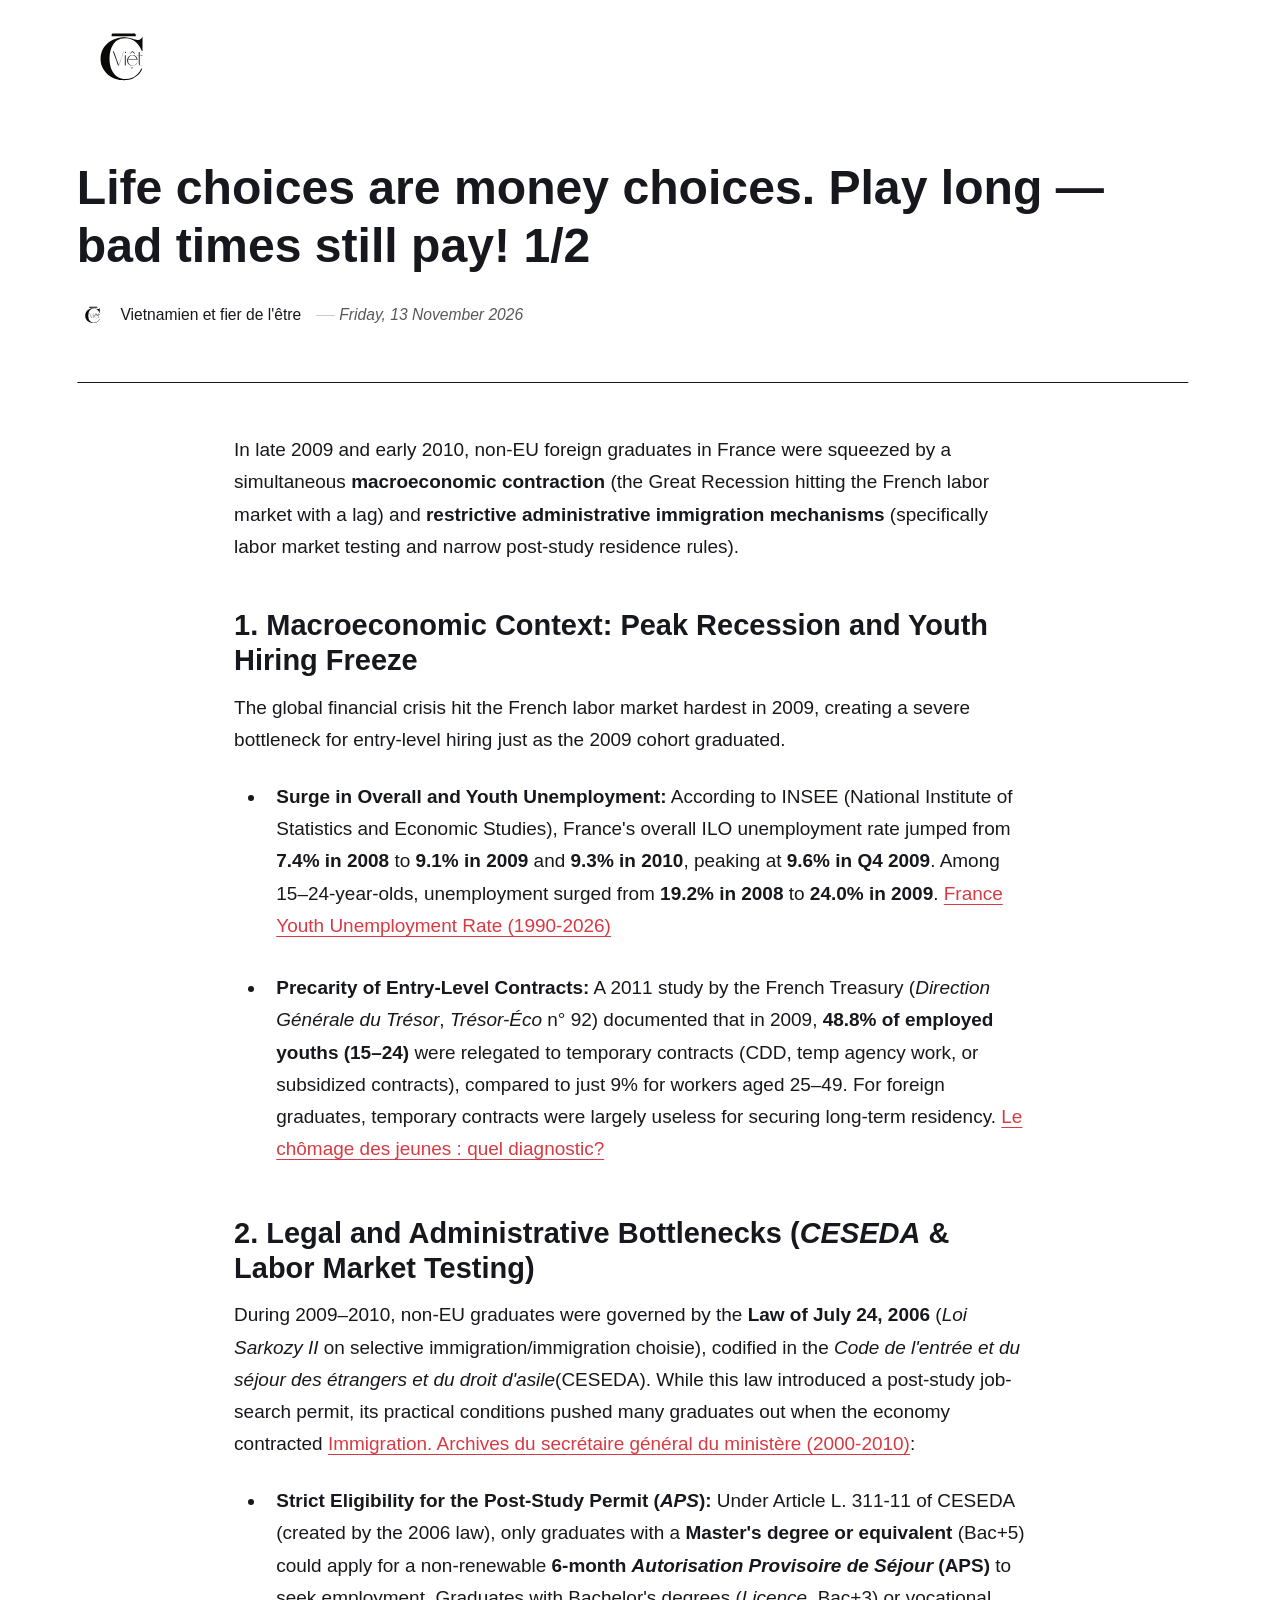
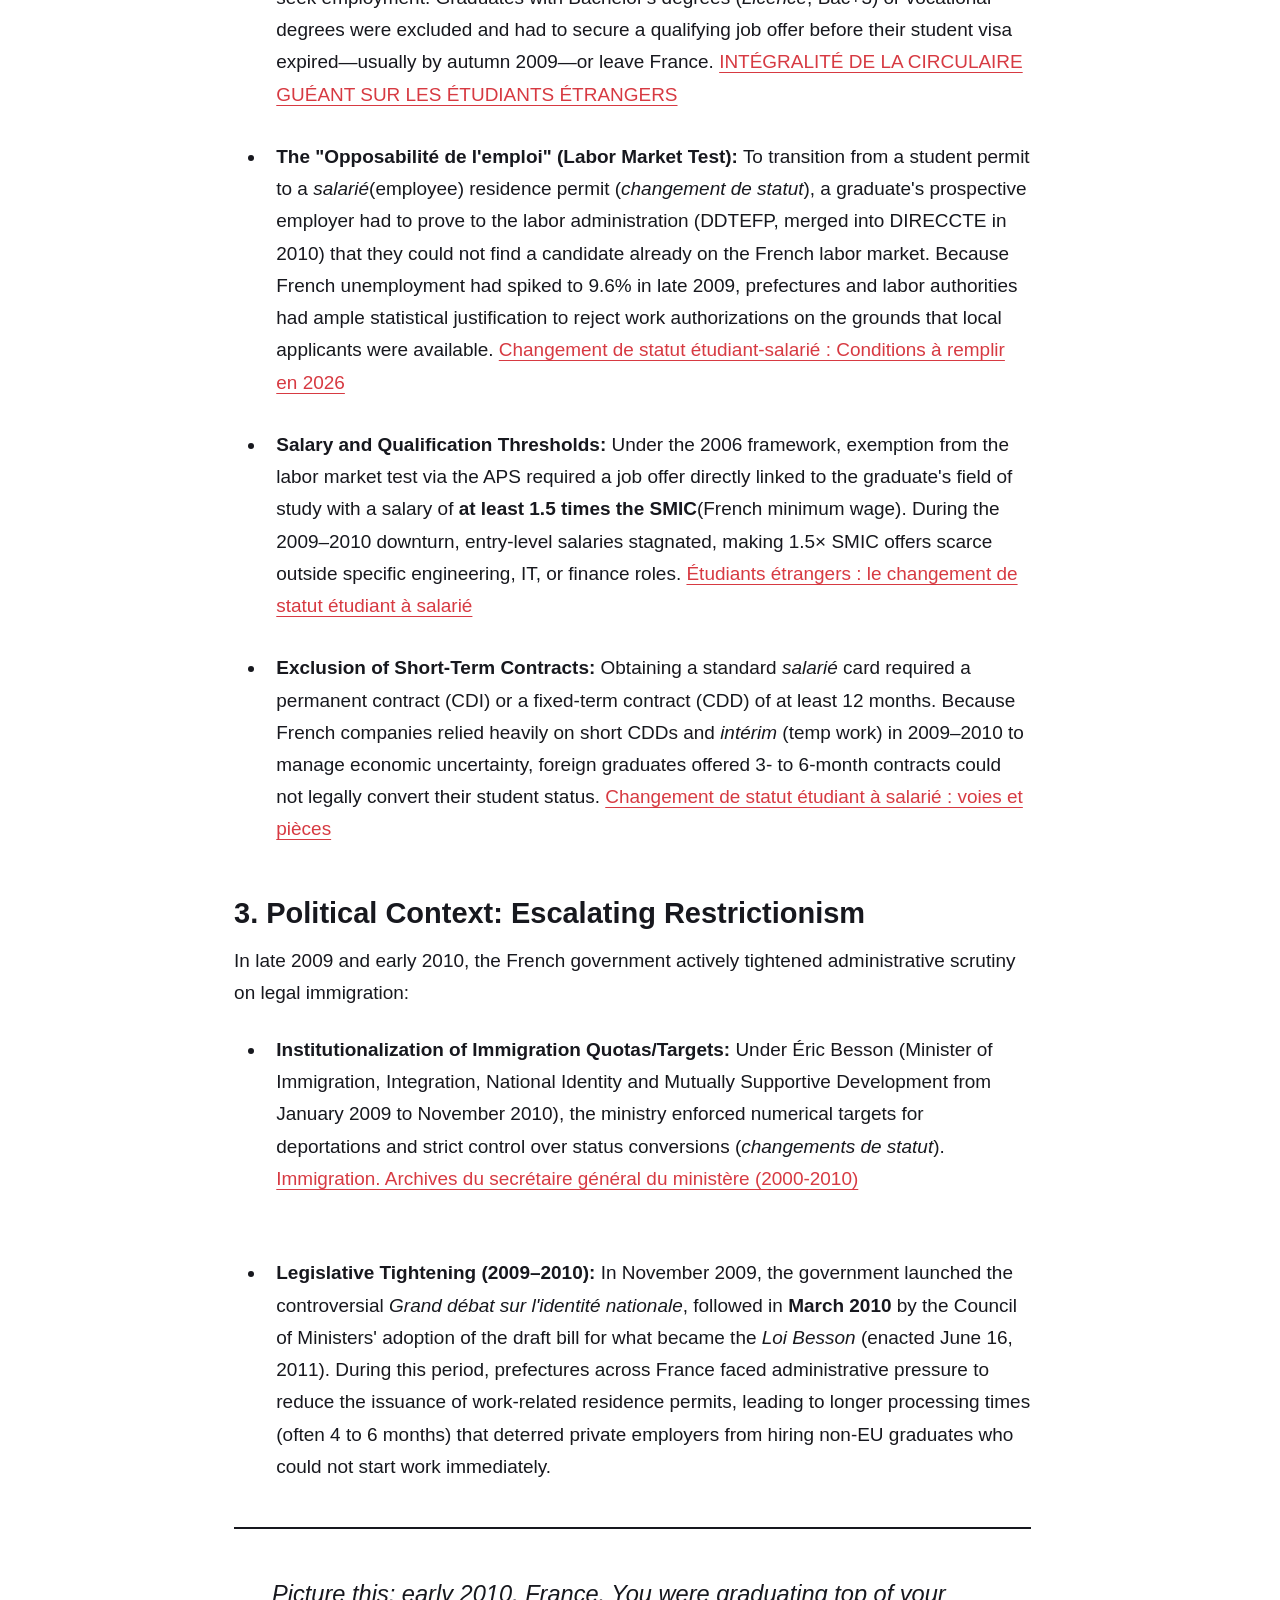
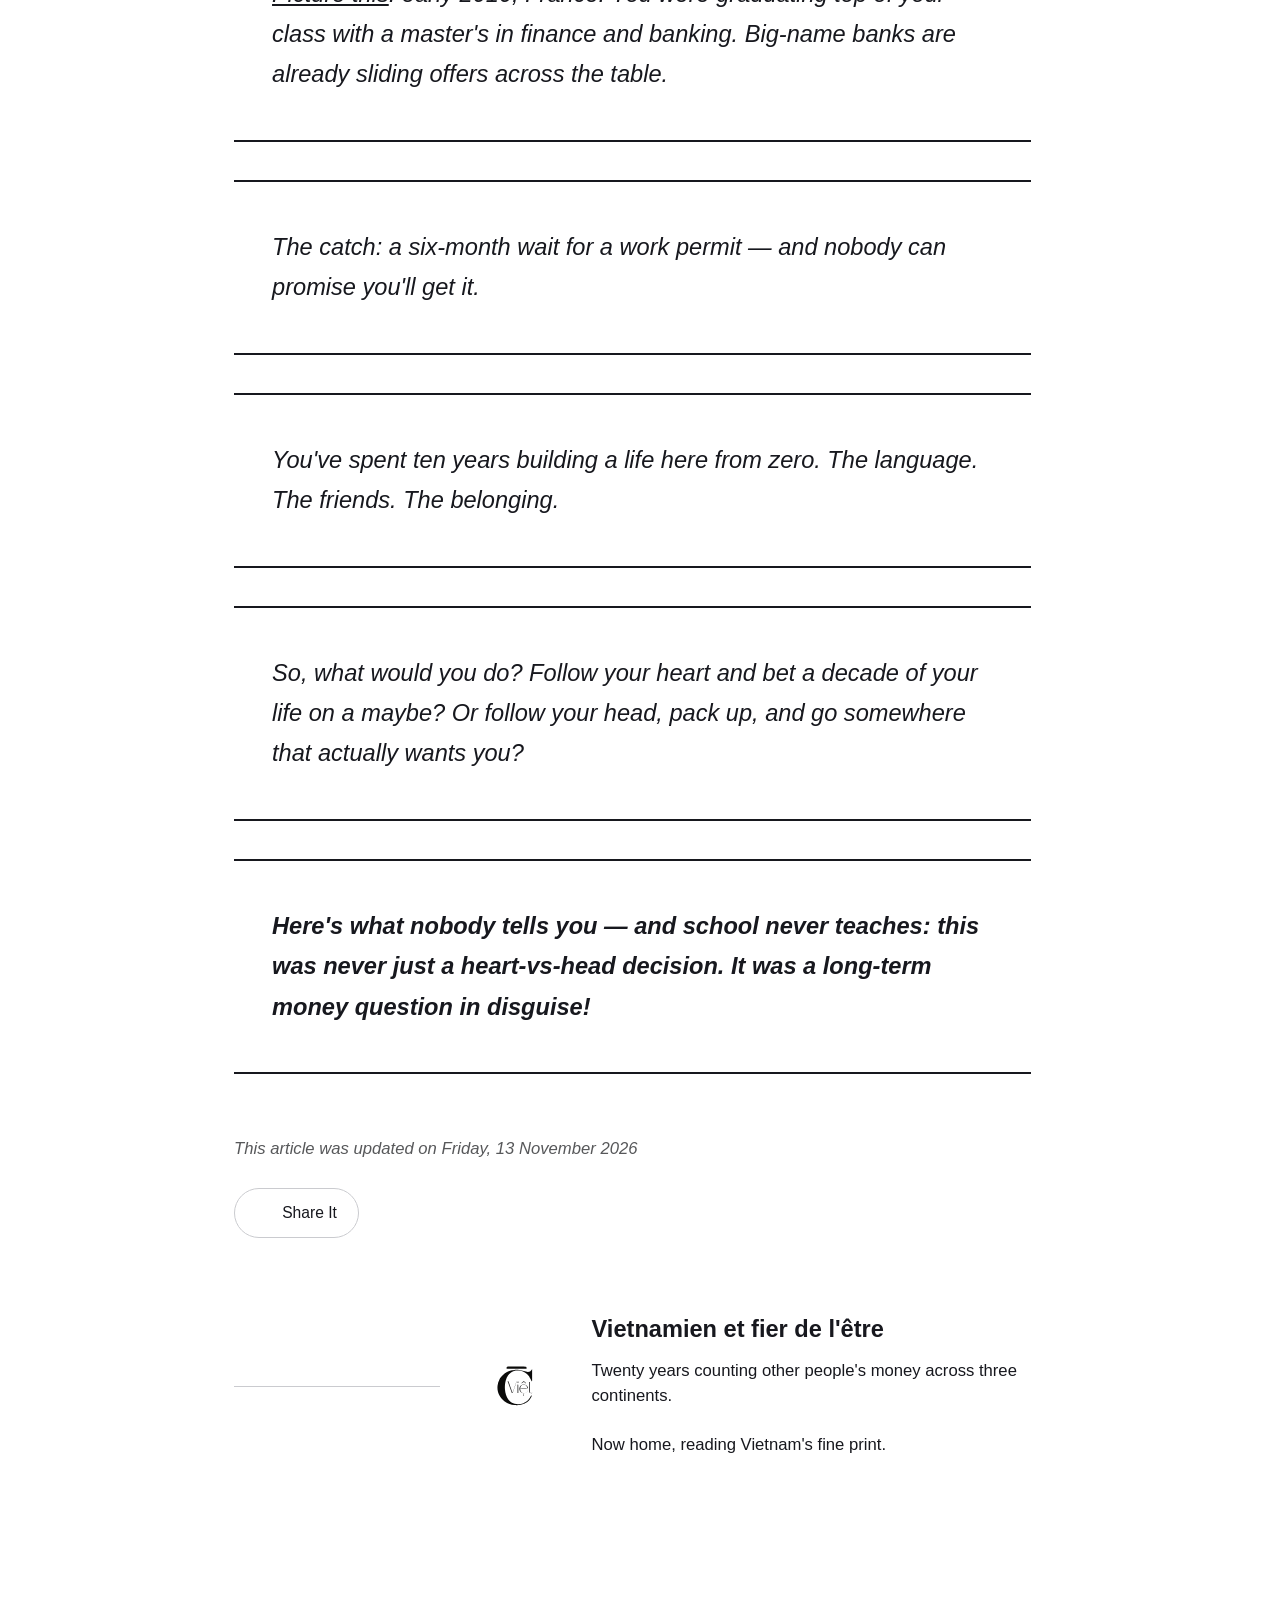
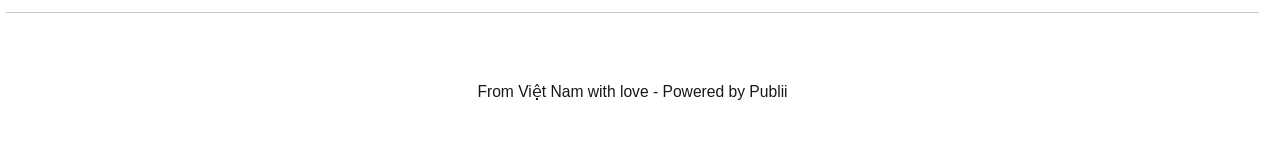
==== commit 4a7ea16e: "Updated from Publii" ====
--- a/life-choices-are-money-choices-play-long-bad-times-still-pay-12/index.html
+++ b/life-choices-are-money-choices-play-long-bad-times-still-pay-12/index.html
@@ -1,6 +1,6 @@
-<!DOCTYPE html><html lang="en-gb"><head><meta charset="utf-8"><meta http-equiv="X-UA-Compatible" content="IE=edge"><meta name="viewport" content="width=device-width,initial-scale=1"><title>Life choices are money choices. Play long — bad times still pay! 1/2 - C&#x27;est Việt</title><meta name="generator" content="Publii Open-Source CMS for Static Site"><link rel="canonical" href="https://cestviet.github.io/cestviet/life-choices-are-money-choices-play-long-bad-times-still-pay-12/"><link rel="alternate" type="application/atom+xml" href="https://cestviet.github.io/cestviet/feed.xml" title="C&#x27;est Việt - RSS"><link rel="alternate" type="application/json" href="https://cestviet.github.io/cestviet/feed.json" title="C&#x27;est Việt - JSON"><meta property="og:title" content="Life choices are money choices. Play long — bad times still pay! 1/2"><meta property="og:image" content="https://cestviet.github.io/cestviet/media/website/a-minimalist-flat-logo-featuring-a-sleek-stylize.svg"><meta property="og:image:width" content="1024"><meta property="og:image:height" content="1024"><meta property="og:site_name" content="C&#x27;est Việt"><meta property="og:description" content=""><meta property="og:url" content="https://cestviet.github.io/cestviet/life-choices-are-money-choices-play-long-bad-times-still-pay-12/"><meta property="og:type" content="article"><link rel="stylesheet" href="https://cestviet.github.io/cestviet/assets/css/style.css?v&#x3D;9b02a974ddb182516a41734026b76985"><script type="application/ld+json">{"@context":"http://schema.org","@type":"Article","mainEntityOfPage":{"@type":"WebPage","@id":"https://cestviet.github.io/cestviet/life-choices-are-money-choices-play-long-bad-times-still-pay-12/"},"headline":"Life choices are money choices. Play long — bad times still pay! 1/2","datePublished":"2026-11-13T11:24+07:00","dateModified":"2026-11-13T11:37+07:00","image":{"@type":"ImageObject","url":"https://cestviet.github.io/cestviet/media/website/a-minimalist-flat-logo-featuring-a-sleek-stylize.svg","height":1024,"width":1024},"description":"","author":{"@type":"Person","name":"Vietnamien et fier de l'être","url":"https://cestviet.github.io/cestviet/authors/vietnamien-et-fier-de-letre/"},"publisher":{"@type":"Organization","name":"Vietnamien et fier de l'être","logo":{"@type":"ImageObject","url":"https://cestviet.github.io/cestviet/media/website/a-minimalist-flat-logo-featuring-a-sleek-stylize.svg","height":1024,"width":1024}}}</script><noscript><style>img[loading] {
+<!DOCTYPE html><html lang="en-gb"><head><meta charset="utf-8"><meta http-equiv="X-UA-Compatible" content="IE=edge"><meta name="viewport" content="width=device-width,initial-scale=1"><title>Life choices are money choices. Play long — bad times still pay! 1/2 - C&#x27;est Việt</title><meta name="generator" content="Publii Open-Source CMS for Static Site"><link rel="canonical" href="https://cestviet.github.io/cestviet/life-choices-are-money-choices-play-long-bad-times-still-pay-12/"><link rel="alternate" type="application/atom+xml" href="https://cestviet.github.io/cestviet/feed.xml" title="C&#x27;est Việt - RSS"><link rel="alternate" type="application/json" href="https://cestviet.github.io/cestviet/feed.json" title="C&#x27;est Việt - JSON"><meta property="og:title" content="Life choices are money choices. Play long — bad times still pay! 1/2"><meta property="og:image" content="https://cestviet.github.io/cestviet/media/website/a-minimalist-flat-logo-featuring-a-sleek-stylize.svg"><meta property="og:image:width" content="1024"><meta property="og:image:height" content="1024"><meta property="og:site_name" content="C&#x27;est Việt"><meta property="og:description" content=""><meta property="og:url" content="https://cestviet.github.io/cestviet/life-choices-are-money-choices-play-long-bad-times-still-pay-12/"><meta property="og:type" content="article"><link rel="stylesheet" href="https://cestviet.github.io/cestviet/assets/css/style.css?v&#x3D;9b02a974ddb182516a41734026b76985"><script type="application/ld+json">{"@context":"http://schema.org","@type":"Article","mainEntityOfPage":{"@type":"WebPage","@id":"https://cestviet.github.io/cestviet/life-choices-are-money-choices-play-long-bad-times-still-pay-12/"},"headline":"Life choices are money choices. Play long — bad times still pay! 1/2","datePublished":"2026-11-13T11:24+07:00","dateModified":"2026-11-13T11:41+07:00","image":{"@type":"ImageObject","url":"https://cestviet.github.io/cestviet/media/website/a-minimalist-flat-logo-featuring-a-sleek-stylize.svg","height":1024,"width":1024},"description":"","author":{"@type":"Person","name":"Vietnamien et fier de l'être","url":"https://cestviet.github.io/cestviet/authors/vietnamien-et-fier-de-letre/"},"publisher":{"@type":"Organization","name":"Vietnamien et fier de l'être","logo":{"@type":"ImageObject","url":"https://cestviet.github.io/cestviet/media/website/a-minimalist-flat-logo-featuring-a-sleek-stylize.svg","height":1024,"width":1024}}}</script><noscript><style>img[loading] {
                     opacity: 1;
-                }</style></noscript></head><body class="post-template"><header class="top js-header"><a class="logo" href="https://cestviet.github.io/cestviet/"><img src="https://cestviet.github.io/cestviet/media/website/a-minimalist-flat-logo-featuring-a-sleek-stylize.svg" alt="C&#x27;est Việt" width="1024" height="1024"></a></header><main class="post"><article class="content"><div class="hero hero--noimage"><header class="hero__content"><div class="wrapper"><h1>Life choices are money choices. Play long — bad times still pay! 1/2</h1><div class="feed__meta content__meta"><img src="https://cestviet.github.io/cestviet/media/website/a-minimalist-flat-logo-featuring-a-sleek-stylize-2.svg" loading="eager" height="1024" width="1024" class="feed__author-thumb" alt=""> <a href="https://cestviet.github.io/cestviet/authors/vietnamien-et-fier-de-letre/" class="feed__author">Vietnamien et fier de l&#x27;être</a> <time datetime="2026-11-13T11:24" class="feed__date">Friday, 13 November 2026</time></div></div></header></div><div class="entry-wrapper content__entry"><p>In late 2009 and early 2010, non-EU foreign graduates in France were squeezed by a simultaneous <strong data-path-to-node="0" data-index-in-node="96">macroeconomic contraction</strong> (the Great Recession hitting the French labor market with a lag) and <strong data-path-to-node="0" data-index-in-node="191">restrictive administrative immigration mechanisms</strong> (specifically labor market testing and narrow post-study residence rules).</p><h3 dir="ltr" data-path-to-node="3">1. Macroeconomic Context: Peak Recession and Youth Hiring Freeze</h3><p dir="ltr" data-path-to-node="4">The global financial crisis hit the French labor market hardest in 2009, creating a severe bottleneck for entry-level hiring just as the 2009 cohort graduated.</p><ul dir="ltr" data-path-to-node="5"><li><p id="p-rc_a30de577f551a935-44" dir="ltr" data-path-to-node="5,0,0"><strong data-path-to-node="5,0,0" data-index-in-node="0">Surge in Overall and Youth Unemployment:</strong> <span class="citation-125">According to INSEE (National Institute of Statistics and Economic Studies), France's overall ILO unemployment rate jumped from </span><strong data-path-to-node="5,0,0" data-index-in-node="168"><span class="citation-125">7.4% in 2008</span></strong><span class="citation-125"> to </span><strong data-path-to-node="5,0,0" data-index-in-node="184"><span class="citation-125">9.1% in 2009</span></strong><span class="citation-125"> and </span><strong data-path-to-node="5,0,0" data-index-in-node="201"><span class="citation-125">9.3% in 2010</span></strong><span class="citation-125">, peaking at </span><strong data-path-to-node="5,0,0" data-index-in-node="226"><span class="citation-125">9.6% in Q4 2009</span></strong><span class="citation-125">. Among 15–24-year-olds, unemployment surged from </span><strong data-path-to-node="5,0,0" data-index-in-node="291"><span class="citation-125">19.2% in 2008</span></strong><span class="citation-125"> to </span><strong data-path-to-node="5,0,0" data-index-in-node="308"><span class="citation-125">24.0% in 2009</span></strong><span class="citation-125 citation-end-125">. <a href="https://www.macrotrends.net/global-metrics/countries/fra/france/youth-unemployment-rate" target="_blank" rel="noopener noreferrer">France Youth Unemployment Rate (1990-2026)</a></span></p></li><li><p id="p-rc_a30de577f551a935-45" dir="ltr" data-path-to-node="5,1,0"><strong data-path-to-node="5,1,0" data-index-in-node="0">Precarity of Entry-Level Contracts:</strong> <span class="citation-124">A 2011 study by the French Treasury (</span><i data-path-to-node="5,1,0" data-index-in-node="73"><span class="citation-124">Direction Générale du Trésor</span></i><span class="citation-124">, </span><i data-path-to-node="5,1,0" data-index-in-node="103"><span class="citation-124">Trésor-Éco</span></i><span class="citation-124"> n° 92) documented that in 2009, </span><strong data-path-to-node="5,1,0" data-index-in-node="146"><span class="citation-124">48.8% of employed youths (15–24)</span></strong><span class="citation-124 citation-end-124"> were relegated to temporary contracts (CDD, temp agency work, or subsidized contracts), compared to just 9% for workers aged 25–49.</span> For foreign graduates, temporary contracts were largely useless for securing long-term residency. <a href="https://www.tresor.economie.gouv.fr/Articles/a46040fc-6498-491b-bf5c-846c3a149bab/files/7bc8a26e-d54e-42ad-891c-6b981cd92b76#:~:text=Ceci%20pourrait%20notamment%20s'expliquer%20par%20%3A%20•,d'emploi%20mieux%20ciblée%20de%20ces%20derniers%20%3B" target="_blank" rel="noopener noreferrer">Le chômage des jeunes : quel diagnostic?</a></p></li></ul><h3 dir="ltr" data-path-to-node="7">2. Legal and Administrative Bottlenecks (<i data-path-to-node="7" data-index-in-node="41">CESEDA</i> &amp; Labor Market Testing)</h3><p id="p-rc_a30de577f551a935-46" dir="ltr" data-path-to-node="8"><span class="citation-123">During 2009–2010, non-EU graduates were governed by the </span><strong data-path-to-node="8" data-index-in-node="56"><span class="citation-123">Law of July 24, 2006</span></strong><span class="citation-123"> (</span><i data-path-to-node="8" data-index-in-node="78"><span class="citation-123">Loi Sarkozy II</span></i><span class="citation-123"> on selective immigration/</span><span class="citation-123">immigration choisie</span><span class="citation-123">), codified in the </span><i data-path-to-node="8" data-index-in-node="160"><span class="citation-123">Code de l'entrée et du séjour des étrangers et du droit d'asile</span></i><span class="citation-123 citation-end-123">(CESEDA).</span> While this law introduced a post-study job-search permit, its practical conditions pushed many graduates out when the economy contracted <a href="https://francearchives.gouv.fr/fr/findingaid/ea7a75e824355fdae7357c31bb704d1fa6d68585" target="null">Immigration. Archives du secrétaire général du ministère (2000-2010)</a>:</p><ul dir="ltr" data-path-to-node="9"><li><p id="p-rc_a30de577f551a935-47" dir="ltr" data-path-to-node="9,0,0"><strong data-path-to-node="9,0,0" data-index-in-node="0">Strict Eligibility for the Post-Study Permit (<i data-path-to-node="9,0,0" data-index-in-node="46">APS</i>):</strong> <span class="citation-122">Under Article L. 311-11 of CESEDA (created by the 2006 law), only graduates with a </span><strong data-path-to-node="9,0,0" data-index-in-node="135"><span class="citation-122">Master's degree or equivalent</span></strong><span class="citation-122"> (Bac+5) could apply for a non-renewable </span><strong data-path-to-node="9,0,0" data-index-in-node="205"><span class="citation-122">6-month </span><i data-path-to-node="9,0,0" data-index-in-node="213"><span class="citation-122">Autorisation Provisoire de Séjour</span></i><span class="citation-122"> (APS)</span></strong><span class="citation-122 citation-end-122"> to seek employment.</span> Graduates with Bachelor's degrees (<i data-path-to-node="9,0,0" data-index-in-node="308">Licence</i>, Bac+3) or vocational degrees were excluded and had to secure a qualifying job offer before their student visa expired—usually by autumn 2009—or leave France. <a href="https://www.france-terre-asile.org/actualites/actualites-choisies/integralite-de-la-circulaire-gueant-sur-les-etudiants-etrangers" target="_blank" rel="noopener noreferrer">INTÉGRALITÉ DE LA CIRCULAIRE GUÉANT SUR LES ÉTUDIANTS ÉTRANGERS</a></p></li><li><p id="p-rc_a30de577f551a935-48" dir="ltr" data-path-to-node="9,1,0"><strong data-path-to-node="9,1,0" data-index-in-node="0">The "Opposabilité de l'emploi" (Labor Market Test):</strong> <span class="citation-121">To transition from a student permit to a </span><i data-path-to-node="9,1,0" data-index-in-node="93"><span class="citation-121">salarié</span></i><span class="citation-121">(employee) residence permit (</span><i data-path-to-node="9,1,0" data-index-in-node="130"><span class="citation-121">changement de statut</span></i><span class="citation-121 citation-end-121">), a graduate's prospective employer had to prove to the labor administration (DDTEFP, merged into DIRECCTE in 2010) that they could not find a candidate already on the French labor market.</span> Because French unemployment had spiked to 9.6% in late 2009, prefectures and labor authorities had ample statistical justification to reject work authorizations on the grounds that local applicants were available. <a href="https://demandedesejour.fr/changement-de-statut-etudiant-salarie-conditions/#:~:text=La%20transition%20vers%20un%20titre%20de%20séjour,SMIC%20ou%20plus%20selon%20le%20poste)%20%3B" target="_blank" rel="noopener noreferrer">Changement de statut étudiant-salarié : Conditions à remplir en 2026</a></p></li><li><p id="p-rc_a30de577f551a935-49" dir="ltr" data-path-to-node="9,2,0"><strong data-path-to-node="9,2,0" data-index-in-node="0">Salary and Qualification Thresholds:</strong> <span class="citation-120">Under the 2006 framework, exemption from the labor market test via the APS required a job offer directly linked to the graduate's field of study with a salary of </span><strong data-path-to-node="9,2,0" data-index-in-node="199"><span class="citation-120">at least 1.5 times the SMIC</span></strong><span class="citation-120 citation-end-120">(French minimum wage).</span> During the 2009–2010 downturn, entry-level salaries stagnated, making 1.5× SMIC offers scarce outside specific engineering, IT, or finance roles. <a href="https://www.france-immigration.com/expert-articles/etudiants-etrangers-le-changement-de-statut-etudiant-a-salarie/#:~:text=Elle%20est%20réservée%20aux%20titulaires%20d'un%20diplôme,rarement%20quatre%20à%20six%20mois%2C%20récépissé%20compris." target="_blank" rel="noopener noreferrer">Étudiants étrangers : le changement de statut étudiant à salarié</a></p></li><li><p id="p-rc_a30de577f551a935-50" dir="ltr" data-path-to-node="9,3,0"><strong data-path-to-node="9,3,0" data-index-in-node="0">Exclusion of Short-Term Contracts:</strong> <span class="citation-119">Obtaining a standard </span><i data-path-to-node="9,3,0" data-index-in-node="56"><span class="citation-119">salarié</span></i><span class="citation-119 citation-end-119"> card required a permanent contract (CDI) or a fixed-term contract (CDD) of at least 12 months.</span> <span class="citation-118">Because French companies relied heavily on short CDDs and </span><i data-path-to-node="9,3,0" data-index-in-node="217"><span class="citation-118">intérim</span></i><span class="citation-118 citation-end-118"> (temp work) in 2009–2010 to manage economic uncertainty, foreign graduates offered 3- to 6-month contracts could not legally convert their student status. <a href="https://www.lassort-avocat.fr/changement-de-statut-etudiant-salarie/#:~:text=Pour%20un%20titulaire%20d'un%20master%2C%20cette%20voie,an%2C%20notamment%20un%20contrat%20à%20durée%20indéterminée." target="_blank" rel="noopener noreferrer">Changement de statut étudiant à salarié : voies et pièces</a></span></p></li></ul><h3 dir="ltr" data-path-to-node="11">3. Political Context: Escalating Restrictionism</h3><p dir="ltr" data-path-to-node="12">In late 2009 and early 2010, the French government actively tightened administrative scrutiny on legal immigration:</p><ul dir="ltr" data-path-to-node="13"><li><p id="p-rc_a30de577f551a935-51" dir="ltr" data-path-to-node="13,0,0"><strong data-path-to-node="13,0,0" data-index-in-node="0">Institutionalization of Immigration Quotas/Targets:</strong> <span class="citation-117">Under Éric Besson (Minister of Immigration, Integration, National Identity and Mutually Supportive Development from January 2009 to November 2010), the ministry enforced numerical targets for deportations and strict control over status conversions (</span><i data-path-to-node="13,0,0" data-index-in-node="301"><span class="citation-117">changements de statut</span></i><span class="citation-117 citation-end-117">). <a href="https://francearchives.gouv.fr/fr/findingaid/ea7a75e824355fdae7357c31bb704d1fa6d68585" target="_blank" rel="noopener noreferrer">Immigration. Archives du secrétaire général du ministère (2000-2010)</a></span></p><div class="source-inline-chip-container luminous-sources hide-from-message-actions ng-star-inserted"> </div></li><li><p dir="ltr" data-path-to-node="13,1,0"><strong data-path-to-node="13,1,0" data-index-in-node="0">Legislative Tightening (2009–2010):</strong> In November 2009, the government launched the controversial <i data-path-to-node="13,1,0" data-index-in-node="96">Grand débat sur l'identité nationale</i>, followed in <strong data-path-to-node="13,1,0" data-index-in-node="146">March 2010</strong> by the Council of Ministers' adoption of the draft bill for what became the <i data-path-to-node="13,1,0" data-index-in-node="233">Loi Besson</i> (enacted June 16, 2011). During this period, prefectures across France faced administrative pressure to reduce the issuance of work-related residence permits, leading to longer processing times (often 4 to 6 months) that deterred private employers from hiring non-EU graduates who could not start work immediately.</p></li></ul><pre><span class="qwen-markdown-text"><span class="qwen-markdown-text-node"><span style="text-decoration: underline;">Picture this</span>: early 2010, France. You were graduating top of your class with a master's in finance and banking. Big-name banks are already sliding offers across the table.</span></span><br><span class="qwen-markdown-text"><span class="qwen-markdown-text-node"><br>The catch: a six-month wait for a work permit — and nobody can promise you'll get it.</span></span><br><span class="qwen-markdown-text"><span class="qwen-markdown-text-node"><br>You've spent ten years building a life here from zero. The language. The friends. The belonging.<br><br></span></span><span class="qwen-markdown-text"><span class="qwen-markdown-text-node">So, what would you do? Follow your heart and bet a decade of your life on a maybe? Or follow your head, pack up, and go somewhere that actually wants you?</span></span></pre><div class="qwen-markdown-space"> </div><div class="qwen-markdown-paragraph" dir="ltr"><strong><span class="qwen-markdown-text"><span class="qwen-markdown-text-node" data-spm-anchor-id="a2ty_o01.29997173.0.i17.275fc921i0zB32">Here's what nobody tells you — and school never teaches: this was never just a heart-vs-head decision. It was a long-term money question in disguise!</span></span></strong></div></div><footer class="content__footer"><div class="entry-wrapper"><p class="content__updated">This article was updated on Friday, 13 November 2026</p><div class="content__actions"><div class="content__share"><button class="btn--icon content__share-button js-content__share-button"><svg width="20" height="20" aria-hidden="true"><use xlink:href="https://cestviet.github.io/cestviet/assets/svg/svg-map.svg#share"></use></svg> <span>Share It</span></button><div class="content__share-popup js-content__share-popup"></div></div></div><div class="content__bio bio"><img src="https://cestviet.github.io/cestviet/media/website/a-minimalist-flat-logo-featuring-a-sleek-stylize-2.svg" loading="lazy" height="1024" width="1024" class="bio__avatar" alt=""><div><h3 class="h4 bio__name"><a href="https://cestviet.github.io/cestviet/authors/vietnamien-et-fier-de-letre/" rel="author">Vietnamien et fier de l&#x27;être</a></h3><div class="bio__desc"><p>Twenty years counting other people's money across three continents.</p><p>Now home, reading Vietnam's fine print.</p></div></div></div></div></footer></article></main><footer class="footer"><div class="wrapper"><div class="footer__copyright"><p>From Việt Nam with love - Powered by Publii</p></div><button id="backToTop" class="footer__bttop" aria-label="Back to top" title="Back to top"><svg width="20" height="20"><use xlink:href="https://cestviet.github.io/cestviet/assets/svg/svg-map.svg#toparrow"/></svg></button></div></footer><script defer="defer" src="https://cestviet.github.io/cestviet/assets/js/scripts.min.js?v&#x3D;548663b90e1600fd2c2dd54433d04b71"></script><script>window.publiiThemeMenuConfig={mobileMenuMode:'sidebar',animationSpeed:300,submenuWidth: 'auto',doubleClickTime:500,mobileMenuExpandableSubmenus:true,relatedContainerForOverlayMenuSelector:'.top'};</script><script>var images = document.querySelectorAll('img[loading]');
+                }</style></noscript></head><body class="post-template"><header class="top js-header"><a class="logo" href="https://cestviet.github.io/cestviet/"><img src="https://cestviet.github.io/cestviet/media/website/a-minimalist-flat-logo-featuring-a-sleek-stylize.svg" alt="C&#x27;est Việt" width="1024" height="1024"></a></header><main class="post"><article class="content"><div class="hero hero--noimage"><header class="hero__content"><div class="wrapper"><h1>Life choices are money choices. Play long — bad times still pay! 1/2</h1><div class="feed__meta content__meta"><img src="https://cestviet.github.io/cestviet/media/website/a-minimalist-flat-logo-featuring-a-sleek-stylize-2.svg" loading="eager" height="1024" width="1024" class="feed__author-thumb" alt=""> <a href="https://cestviet.github.io/cestviet/authors/vietnamien-et-fier-de-letre/" class="feed__author">Vietnamien et fier de l&#x27;être</a> <time datetime="2026-11-13T11:24" class="feed__date">Friday, 13 November 2026</time></div></div></header></div><div class="entry-wrapper content__entry"><p>In late 2009 and early 2010, non-EU foreign graduates in France were squeezed by a simultaneous <strong data-path-to-node="0" data-index-in-node="96">macroeconomic contraction</strong> (the Great Recession hitting the French labor market with a lag) and <strong data-path-to-node="0" data-index-in-node="191">restrictive administrative immigration mechanisms</strong> (specifically labor market testing and narrow post-study residence rules).</p><h3 dir="ltr" data-path-to-node="3">1. Macroeconomic Context: Peak Recession and Youth Hiring Freeze</h3><p dir="ltr" data-path-to-node="4">The global financial crisis hit the French labor market hardest in 2009, creating a severe bottleneck for entry-level hiring just as the 2009 cohort graduated.</p><ul dir="ltr" data-path-to-node="5"><li><p id="p-rc_a30de577f551a935-44" dir="ltr" data-path-to-node="5,0,0"><strong data-path-to-node="5,0,0" data-index-in-node="0">Surge in Overall and Youth Unemployment:</strong> <span class="citation-125">According to INSEE (National Institute of Statistics and Economic Studies), France's overall ILO unemployment rate jumped from </span><strong data-path-to-node="5,0,0" data-index-in-node="168"><span class="citation-125">7.4% in 2008</span></strong><span class="citation-125"> to </span><strong data-path-to-node="5,0,0" data-index-in-node="184"><span class="citation-125">9.1% in 2009</span></strong><span class="citation-125"> and </span><strong data-path-to-node="5,0,0" data-index-in-node="201"><span class="citation-125">9.3% in 2010</span></strong><span class="citation-125">, peaking at </span><strong data-path-to-node="5,0,0" data-index-in-node="226"><span class="citation-125">9.6% in Q4 2009</span></strong><span class="citation-125">. Among 15–24-year-olds, unemployment surged from </span><strong data-path-to-node="5,0,0" data-index-in-node="291"><span class="citation-125">19.2% in 2008</span></strong><span class="citation-125"> to </span><strong data-path-to-node="5,0,0" data-index-in-node="308"><span class="citation-125">24.0% in 2009</span></strong><span class="citation-125 citation-end-125">. <a href="https://www.macrotrends.net/global-metrics/countries/fra/france/youth-unemployment-rate" target="_blank" rel="noopener noreferrer">France Youth Unemployment Rate (1990-2026)</a></span></p></li><li><p id="p-rc_a30de577f551a935-45" dir="ltr" data-path-to-node="5,1,0"><strong data-path-to-node="5,1,0" data-index-in-node="0">Precarity of Entry-Level Contracts:</strong> <span class="citation-124">A 2011 study by the French Treasury (</span><i data-path-to-node="5,1,0" data-index-in-node="73"><span class="citation-124">Direction Générale du Trésor</span></i><span class="citation-124">, </span><i data-path-to-node="5,1,0" data-index-in-node="103"><span class="citation-124">Trésor-Éco</span></i><span class="citation-124"> n° 92) documented that in 2009, </span><strong data-path-to-node="5,1,0" data-index-in-node="146"><span class="citation-124">48.8% of employed youths (15–24)</span></strong><span class="citation-124 citation-end-124"> were relegated to temporary contracts (CDD, temp agency work, or subsidized contracts), compared to just 9% for workers aged 25–49.</span> For foreign graduates, temporary contracts were largely useless for securing long-term residency. <a href="https://www.tresor.economie.gouv.fr/Articles/a46040fc-6498-491b-bf5c-846c3a149bab/files/7bc8a26e-d54e-42ad-891c-6b981cd92b76#:~:text=Ceci%20pourrait%20notamment%20s'expliquer%20par%20%3A%20•,d'emploi%20mieux%20ciblée%20de%20ces%20derniers%20%3B" target="_blank" rel="noopener noreferrer">Le chômage des jeunes : quel diagnostic?</a></p></li></ul><h3 dir="ltr" data-path-to-node="7">2. Legal and Administrative Bottlenecks (<i data-path-to-node="7" data-index-in-node="41">CESEDA</i> &amp; Labor Market Testing)</h3><p id="p-rc_a30de577f551a935-46" dir="ltr" data-path-to-node="8"><span class="citation-123">During 2009–2010, non-EU graduates were governed by the </span><strong data-path-to-node="8" data-index-in-node="56"><span class="citation-123">Law of July 24, 2006</span></strong><span class="citation-123"> (</span><i data-path-to-node="8" data-index-in-node="78"><span class="citation-123">Loi Sarkozy II</span></i><span class="citation-123"> on selective immigration/</span><span class="citation-123">immigration choisie</span><span class="citation-123">), codified in the </span><i data-path-to-node="8" data-index-in-node="160"><span class="citation-123">Code de l'entrée et du séjour des étrangers et du droit d'asile</span></i><span class="citation-123 citation-end-123">(CESEDA).</span> While this law introduced a post-study job-search permit, its practical conditions pushed many graduates out when the economy contracted <a href="https://francearchives.gouv.fr/fr/findingaid/ea7a75e824355fdae7357c31bb704d1fa6d68585" target="null">Immigration. Archives du secrétaire général du ministère (2000-2010)</a>:</p><ul dir="ltr" data-path-to-node="9"><li><p id="p-rc_a30de577f551a935-47" dir="ltr" data-path-to-node="9,0,0"><strong data-path-to-node="9,0,0" data-index-in-node="0">Strict Eligibility for the Post-Study Permit (<i data-path-to-node="9,0,0" data-index-in-node="46">APS</i>):</strong> <span class="citation-122">Under Article L. 311-11 of CESEDA (created by the 2006 law), only graduates with a </span><strong data-path-to-node="9,0,0" data-index-in-node="135"><span class="citation-122">Master's degree or equivalent</span></strong><span class="citation-122"> (Bac+5) could apply for a non-renewable </span><strong data-path-to-node="9,0,0" data-index-in-node="205"><span class="citation-122">6-month </span><i data-path-to-node="9,0,0" data-index-in-node="213"><span class="citation-122">Autorisation Provisoire de Séjour</span></i><span class="citation-122"> (APS)</span></strong><span class="citation-122 citation-end-122"> to seek employment.</span> Graduates with Bachelor's degrees (<i data-path-to-node="9,0,0" data-index-in-node="308">Licence</i>, Bac+3) or vocational degrees were excluded and had to secure a qualifying job offer before their student visa expired—usually by autumn 2009—or leave France. <a href="https://www.france-terre-asile.org/actualites/actualites-choisies/integralite-de-la-circulaire-gueant-sur-les-etudiants-etrangers" target="_blank" rel="noopener noreferrer">INTÉGRALITÉ DE LA CIRCULAIRE GUÉANT SUR LES ÉTUDIANTS ÉTRANGERS</a></p></li><li><p id="p-rc_a30de577f551a935-48" dir="ltr" data-path-to-node="9,1,0"><strong data-path-to-node="9,1,0" data-index-in-node="0">The "Opposabilité de l'emploi" (Labor Market Test):</strong> <span class="citation-121">To transition from a student permit to a </span><i data-path-to-node="9,1,0" data-index-in-node="93"><span class="citation-121">salarié</span></i><span class="citation-121">(employee) residence permit (</span><i data-path-to-node="9,1,0" data-index-in-node="130"><span class="citation-121">changement de statut</span></i><span class="citation-121 citation-end-121">), a graduate's prospective employer had to prove to the labor administration (DDTEFP, merged into DIRECCTE in 2010) that they could not find a candidate already on the French labor market.</span> Because French unemployment had spiked to 9.6% in late 2009, prefectures and labor authorities had ample statistical justification to reject work authorizations on the grounds that local applicants were available. <a href="https://demandedesejour.fr/changement-de-statut-etudiant-salarie-conditions/#:~:text=La%20transition%20vers%20un%20titre%20de%20séjour,SMIC%20ou%20plus%20selon%20le%20poste)%20%3B" target="_blank" rel="noopener noreferrer">Changement de statut étudiant-salarié : Conditions à remplir en 2026</a></p></li><li><p id="p-rc_a30de577f551a935-49" dir="ltr" data-path-to-node="9,2,0"><strong data-path-to-node="9,2,0" data-index-in-node="0">Salary and Qualification Thresholds:</strong> <span class="citation-120">Under the 2006 framework, exemption from the labor market test via the APS required a job offer directly linked to the graduate's field of study with a salary of </span><strong data-path-to-node="9,2,0" data-index-in-node="199"><span class="citation-120">at least 1.5 times the SMIC</span></strong><span class="citation-120 citation-end-120">(French minimum wage).</span> During the 2009–2010 downturn, entry-level salaries stagnated, making 1.5× SMIC offers scarce outside specific engineering, IT, or finance roles. <a href="https://www.france-immigration.com/expert-articles/etudiants-etrangers-le-changement-de-statut-etudiant-a-salarie/#:~:text=Elle%20est%20réservée%20aux%20titulaires%20d'un%20diplôme,rarement%20quatre%20à%20six%20mois%2C%20récépissé%20compris." target="_blank" rel="noopener noreferrer">Étudiants étrangers : le changement de statut étudiant à salarié</a></p></li><li><p id="p-rc_a30de577f551a935-50" dir="ltr" data-path-to-node="9,3,0"><strong data-path-to-node="9,3,0" data-index-in-node="0">Exclusion of Short-Term Contracts:</strong> <span class="citation-119">Obtaining a standard </span><i data-path-to-node="9,3,0" data-index-in-node="56"><span class="citation-119">salarié</span></i><span class="citation-119 citation-end-119"> card required a permanent contract (CDI) or a fixed-term contract (CDD) of at least 12 months.</span> <span class="citation-118">Because French companies relied heavily on short CDDs and </span><i data-path-to-node="9,3,0" data-index-in-node="217"><span class="citation-118">intérim</span></i><span class="citation-118 citation-end-118"> (temp work) in 2009–2010 to manage economic uncertainty, foreign graduates offered 3- to 6-month contracts could not legally convert their student status. <a href="https://www.lassort-avocat.fr/changement-de-statut-etudiant-salarie/#:~:text=Pour%20un%20titulaire%20d'un%20master%2C%20cette%20voie,an%2C%20notamment%20un%20contrat%20à%20durée%20indéterminée." target="_blank" rel="noopener noreferrer">Changement de statut étudiant à salarié : voies et pièces</a></span></p></li></ul><h3 dir="ltr" data-path-to-node="11">3. Political Context: Escalating Restrictionism</h3><p dir="ltr" data-path-to-node="12">In late 2009 and early 2010, the French government actively tightened administrative scrutiny on legal immigration:</p><ul dir="ltr" data-path-to-node="13"><li><p id="p-rc_a30de577f551a935-51" dir="ltr" data-path-to-node="13,0,0"><strong data-path-to-node="13,0,0" data-index-in-node="0">Institutionalization of Immigration Quotas/Targets:</strong> <span class="citation-117">Under Éric Besson (Minister of Immigration, Integration, National Identity and Mutually Supportive Development from January 2009 to November 2010), the ministry enforced numerical targets for deportations and strict control over status conversions (</span><i data-path-to-node="13,0,0" data-index-in-node="301"><span class="citation-117">changements de statut</span></i><span class="citation-117 citation-end-117">). <a href="https://francearchives.gouv.fr/fr/findingaid/ea7a75e824355fdae7357c31bb704d1fa6d68585" target="_blank" rel="noopener noreferrer">Immigration. Archives du secrétaire général du ministère (2000-2010)</a></span></p><div class="source-inline-chip-container luminous-sources hide-from-message-actions ng-star-inserted"> </div></li><li><p dir="ltr" data-path-to-node="13,1,0"><strong data-path-to-node="13,1,0" data-index-in-node="0">Legislative Tightening (2009–2010):</strong> In November 2009, the government launched the controversial <i data-path-to-node="13,1,0" data-index-in-node="96">Grand débat sur l'identité nationale</i>, followed in <strong data-path-to-node="13,1,0" data-index-in-node="146">March 2010</strong> by the Council of Ministers' adoption of the draft bill for what became the <i data-path-to-node="13,1,0" data-index-in-node="233">Loi Besson</i> (enacted June 16, 2011). During this period, prefectures across France faced administrative pressure to reduce the issuance of work-related residence permits, leading to longer processing times (often 4 to 6 months) that deterred private employers from hiring non-EU graduates who could not start work immediately.</p></li></ul><blockquote><span class="qwen-markdown-text"><span class="qwen-markdown-text-node"><span style="text-decoration: underline;">Picture this</span>: early 2010, France. You were graduating top of your class with a master's in finance and banking. Big-name banks are already sliding offers across the table.</span></span></blockquote><blockquote><span class="qwen-markdown-text"><span class="qwen-markdown-text-node">The catch: a six-month wait for a work permit — and nobody can promise you'll get it.</span></span></blockquote><blockquote><span class="qwen-markdown-text"><span class="qwen-markdown-text-node">You've spent ten years building a life here from zero. The language. The friends. The belonging.<br></span></span></blockquote><blockquote><span class="qwen-markdown-text"><span class="qwen-markdown-text-node">So, what would you do? Follow your heart and bet a decade of your life on a maybe? Or follow your head, pack up, and go somewhere that actually wants you?</span></span></blockquote><blockquote><strong><span class="qwen-markdown-text"><span class="qwen-markdown-text-node" data-spm-anchor-id="a2ty_o01.29997173.0.i17.275fc921i0zB32">Here's what nobody tells you — and school never teaches: this was never just a heart-vs-head decision. It was a long-term money question in disguise!</span></span></strong></blockquote></div><footer class="content__footer"><div class="entry-wrapper"><p class="content__updated">This article was updated on Friday, 13 November 2026</p><div class="content__actions"><div class="content__share"><button class="btn--icon content__share-button js-content__share-button"><svg width="20" height="20" aria-hidden="true"><use xlink:href="https://cestviet.github.io/cestviet/assets/svg/svg-map.svg#share"></use></svg> <span>Share It</span></button><div class="content__share-popup js-content__share-popup"></div></div></div><div class="content__bio bio"><img src="https://cestviet.github.io/cestviet/media/website/a-minimalist-flat-logo-featuring-a-sleek-stylize-2.svg" loading="lazy" height="1024" width="1024" class="bio__avatar" alt=""><div><h3 class="h4 bio__name"><a href="https://cestviet.github.io/cestviet/authors/vietnamien-et-fier-de-letre/" rel="author">Vietnamien et fier de l&#x27;être</a></h3><div class="bio__desc"><p>Twenty years counting other people's money across three continents.</p><p>Now home, reading Vietnam's fine print.</p></div></div></div></div></footer></article></main><footer class="footer"><div class="wrapper"><div class="footer__copyright"><p>From Việt Nam with love - Powered by Publii</p></div><button id="backToTop" class="footer__bttop" aria-label="Back to top" title="Back to top"><svg width="20" height="20"><use xlink:href="https://cestviet.github.io/cestviet/assets/svg/svg-map.svg#toparrow"/></svg></button></div></footer><script defer="defer" src="https://cestviet.github.io/cestviet/assets/js/scripts.min.js?v&#x3D;548663b90e1600fd2c2dd54433d04b71"></script><script>window.publiiThemeMenuConfig={mobileMenuMode:'sidebar',animationSpeed:300,submenuWidth: 'auto',doubleClickTime:500,mobileMenuExpandableSubmenus:true,relatedContainerForOverlayMenuSelector:'.top'};</script><script>var images = document.querySelectorAll('img[loading]');
         for (var i = 0; i < images.length; i++) {
             if (images[i].complete) {
                 images[i].classList.add('is-loaded');
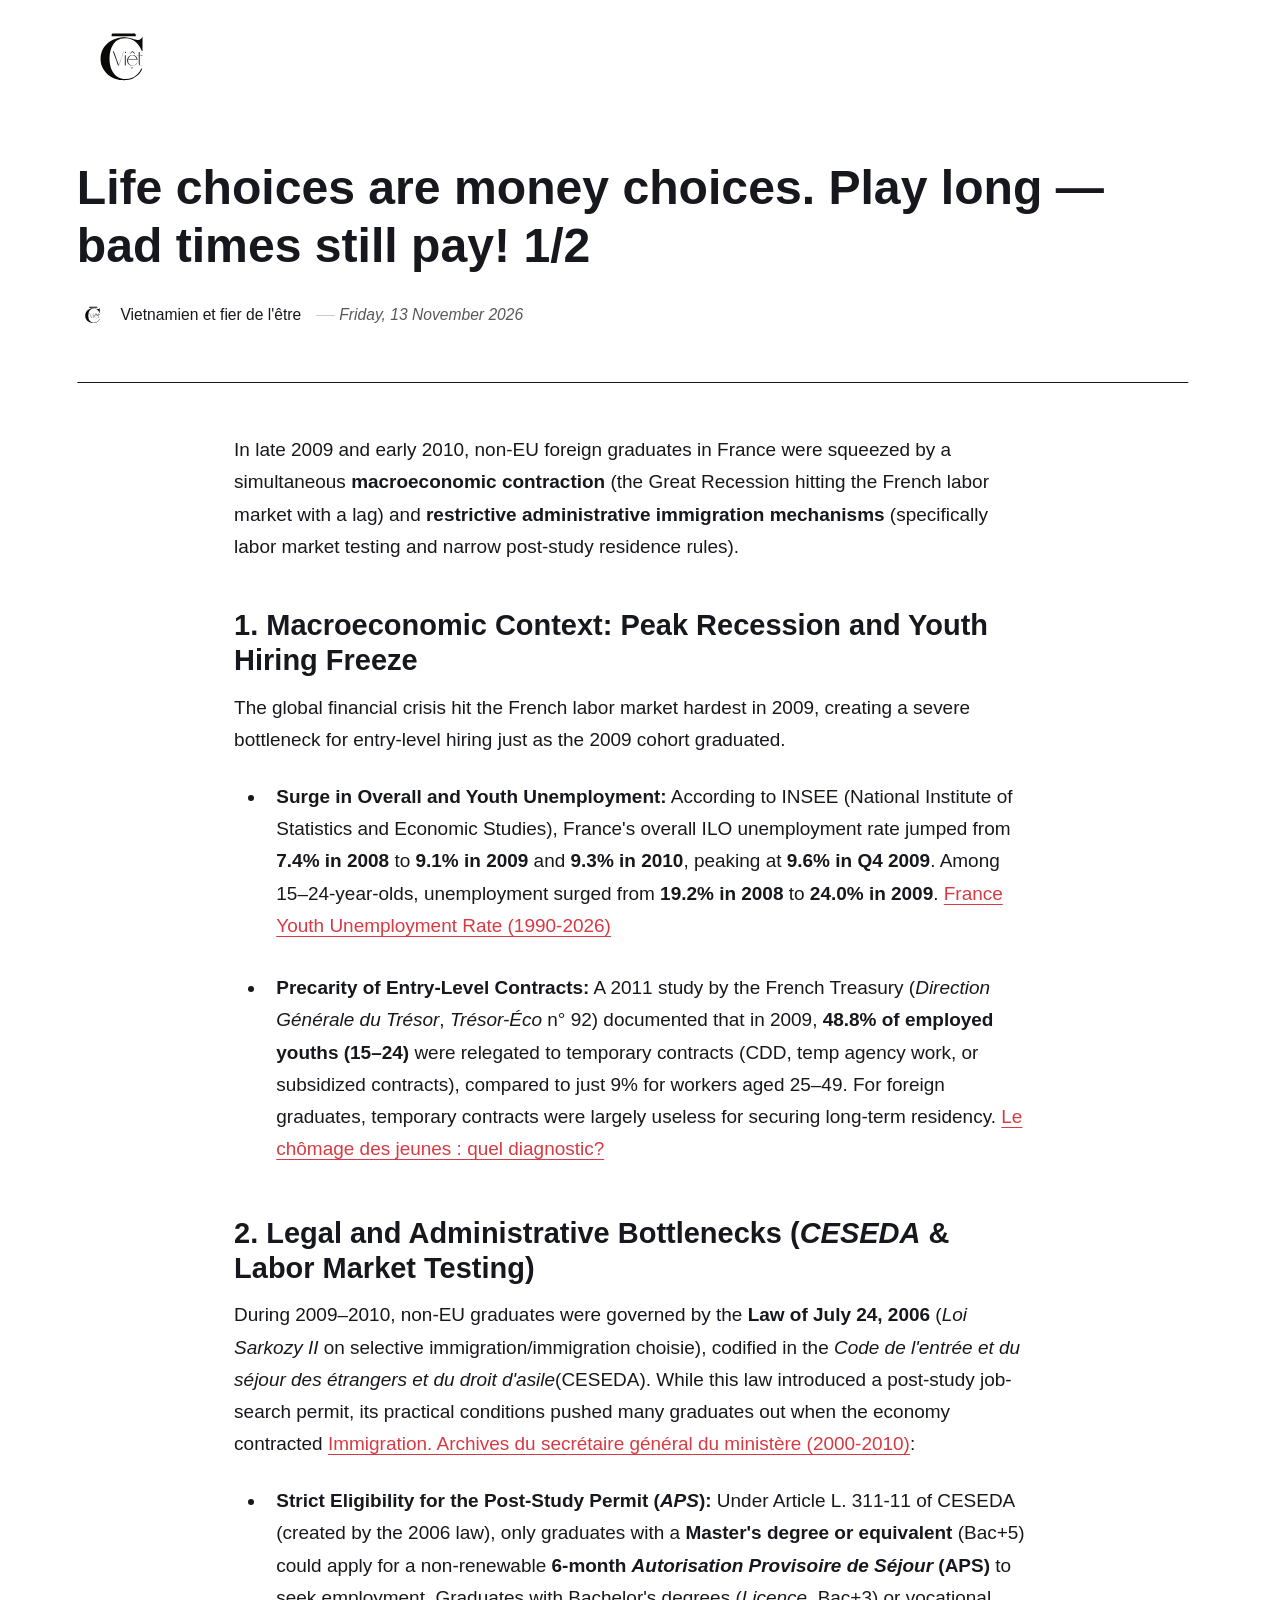
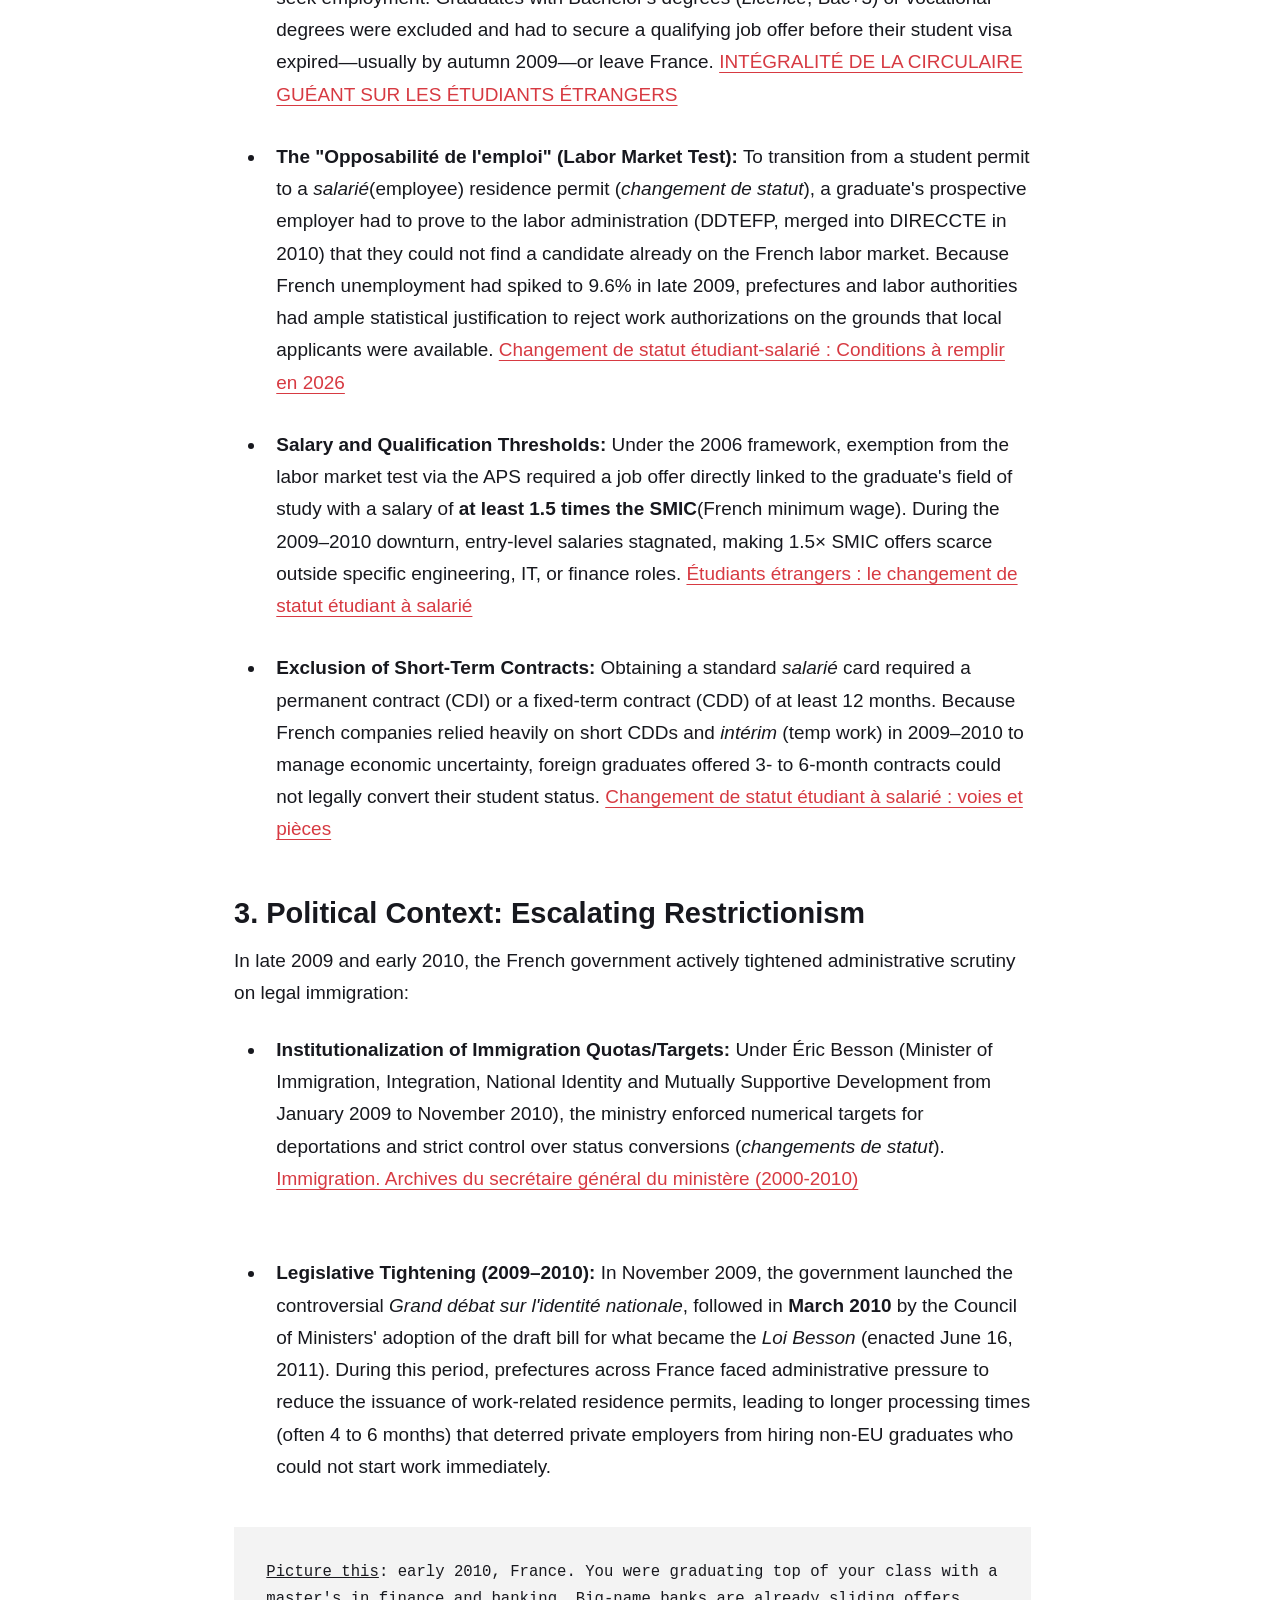
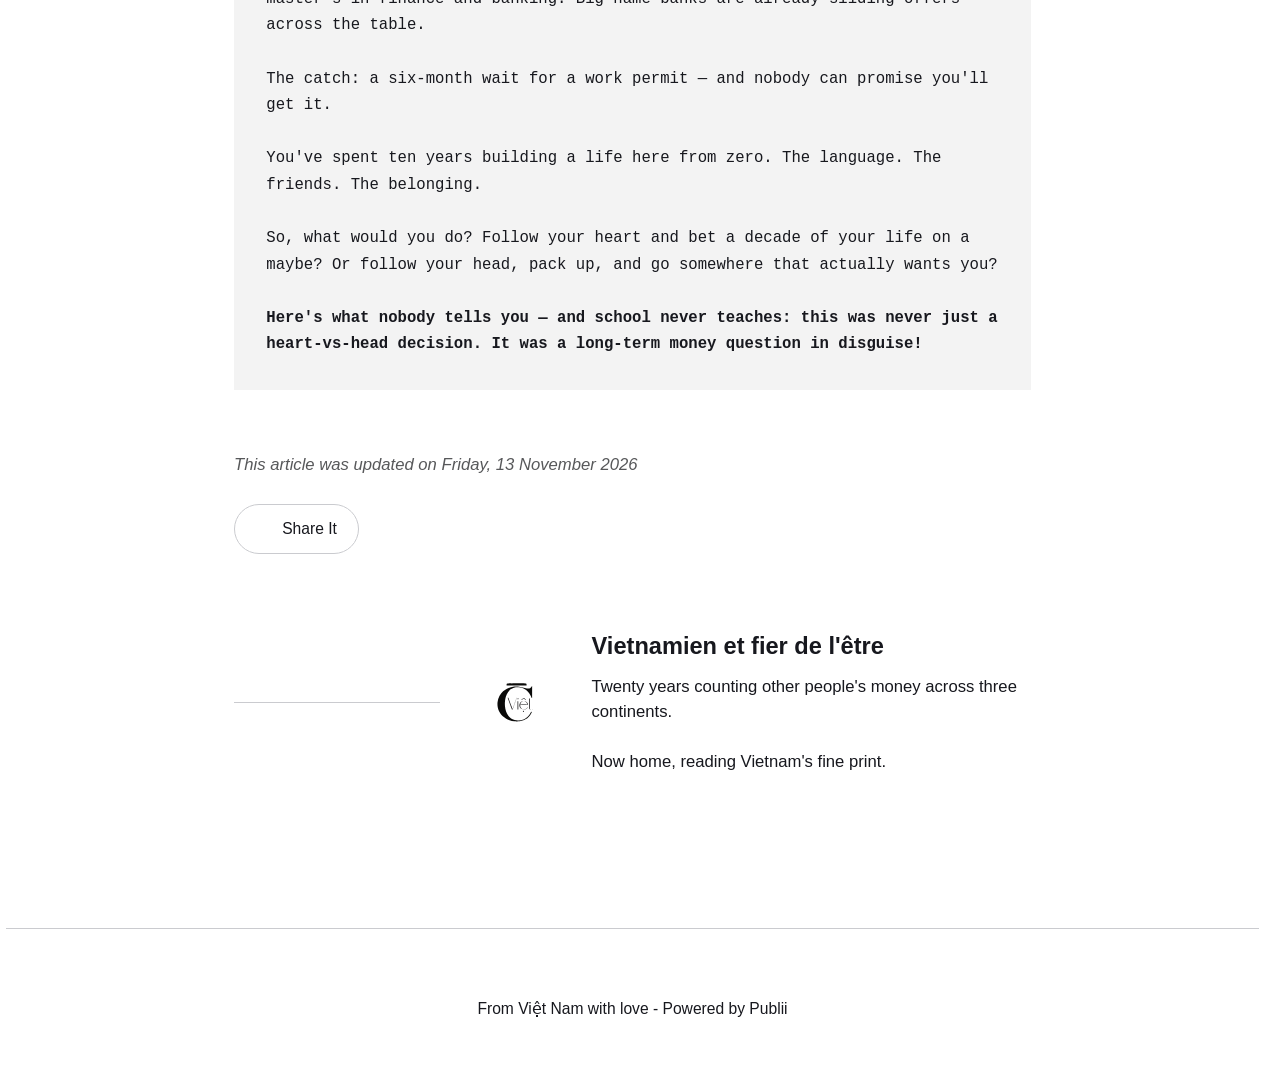
==== commit 82034ed7: "Updated from Publii" ====
--- a/life-choices-are-money-choices-play-long-bad-times-still-pay-12/index.html
+++ b/life-choices-are-money-choices-play-long-bad-times-still-pay-12/index.html
@@ -1,6 +1,6 @@
-<!DOCTYPE html><html lang="en-gb"><head><meta charset="utf-8"><meta http-equiv="X-UA-Compatible" content="IE=edge"><meta name="viewport" content="width=device-width,initial-scale=1"><title>Life choices are money choices. Play long — bad times still pay! 1/2 - C&#x27;est Việt</title><meta name="generator" content="Publii Open-Source CMS for Static Site"><link rel="canonical" href="https://cestviet.github.io/cestviet/life-choices-are-money-choices-play-long-bad-times-still-pay-12/"><link rel="alternate" type="application/atom+xml" href="https://cestviet.github.io/cestviet/feed.xml" title="C&#x27;est Việt - RSS"><link rel="alternate" type="application/json" href="https://cestviet.github.io/cestviet/feed.json" title="C&#x27;est Việt - JSON"><meta property="og:title" content="Life choices are money choices. Play long — bad times still pay! 1/2"><meta property="og:image" content="https://cestviet.github.io/cestviet/media/website/a-minimalist-flat-logo-featuring-a-sleek-stylize.svg"><meta property="og:image:width" content="1024"><meta property="og:image:height" content="1024"><meta property="og:site_name" content="C&#x27;est Việt"><meta property="og:description" content=""><meta property="og:url" content="https://cestviet.github.io/cestviet/life-choices-are-money-choices-play-long-bad-times-still-pay-12/"><meta property="og:type" content="article"><link rel="stylesheet" href="https://cestviet.github.io/cestviet/assets/css/style.css?v&#x3D;9b02a974ddb182516a41734026b76985"><script type="application/ld+json">{"@context":"http://schema.org","@type":"Article","mainEntityOfPage":{"@type":"WebPage","@id":"https://cestviet.github.io/cestviet/life-choices-are-money-choices-play-long-bad-times-still-pay-12/"},"headline":"Life choices are money choices. Play long — bad times still pay! 1/2","datePublished":"2026-11-13T11:24+07:00","dateModified":"2026-11-13T11:41+07:00","image":{"@type":"ImageObject","url":"https://cestviet.github.io/cestviet/media/website/a-minimalist-flat-logo-featuring-a-sleek-stylize.svg","height":1024,"width":1024},"description":"","author":{"@type":"Person","name":"Vietnamien et fier de l'être","url":"https://cestviet.github.io/cestviet/authors/vietnamien-et-fier-de-letre/"},"publisher":{"@type":"Organization","name":"Vietnamien et fier de l'être","logo":{"@type":"ImageObject","url":"https://cestviet.github.io/cestviet/media/website/a-minimalist-flat-logo-featuring-a-sleek-stylize.svg","height":1024,"width":1024}}}</script><noscript><style>img[loading] {
+<!DOCTYPE html><html lang="en-gb"><head><meta charset="utf-8"><meta http-equiv="X-UA-Compatible" content="IE=edge"><meta name="viewport" content="width=device-width,initial-scale=1"><title>Life choices are money choices. Play long — bad times still pay! 1/2 - C&#x27;est Việt</title><meta name="generator" content="Publii Open-Source CMS for Static Site"><link rel="canonical" href="https://cestviet.github.io/cestviet/life-choices-are-money-choices-play-long-bad-times-still-pay-12/"><link rel="alternate" type="application/atom+xml" href="https://cestviet.github.io/cestviet/feed.xml" title="C&#x27;est Việt - RSS"><link rel="alternate" type="application/json" href="https://cestviet.github.io/cestviet/feed.json" title="C&#x27;est Việt - JSON"><meta property="og:title" content="Life choices are money choices. Play long — bad times still pay! 1/2"><meta property="og:image" content="https://cestviet.github.io/cestviet/media/website/a-minimalist-flat-logo-featuring-a-sleek-stylize.svg"><meta property="og:image:width" content="1024"><meta property="og:image:height" content="1024"><meta property="og:site_name" content="C&#x27;est Việt"><meta property="og:description" content=""><meta property="og:url" content="https://cestviet.github.io/cestviet/life-choices-are-money-choices-play-long-bad-times-still-pay-12/"><meta property="og:type" content="article"><link rel="stylesheet" href="https://cestviet.github.io/cestviet/assets/css/style.css?v&#x3D;9b02a974ddb182516a41734026b76985"><script type="application/ld+json">{"@context":"http://schema.org","@type":"Article","mainEntityOfPage":{"@type":"WebPage","@id":"https://cestviet.github.io/cestviet/life-choices-are-money-choices-play-long-bad-times-still-pay-12/"},"headline":"Life choices are money choices. Play long — bad times still pay! 1/2","datePublished":"2026-11-13T11:24+07:00","dateModified":"2026-11-13T11:43+07:00","image":{"@type":"ImageObject","url":"https://cestviet.github.io/cestviet/media/website/a-minimalist-flat-logo-featuring-a-sleek-stylize.svg","height":1024,"width":1024},"description":"","author":{"@type":"Person","name":"Vietnamien et fier de l'être","url":"https://cestviet.github.io/cestviet/authors/vietnamien-et-fier-de-letre/"},"publisher":{"@type":"Organization","name":"Vietnamien et fier de l'être","logo":{"@type":"ImageObject","url":"https://cestviet.github.io/cestviet/media/website/a-minimalist-flat-logo-featuring-a-sleek-stylize.svg","height":1024,"width":1024}}}</script><noscript><style>img[loading] {
                     opacity: 1;
-                }</style></noscript></head><body class="post-template"><header class="top js-header"><a class="logo" href="https://cestviet.github.io/cestviet/"><img src="https://cestviet.github.io/cestviet/media/website/a-minimalist-flat-logo-featuring-a-sleek-stylize.svg" alt="C&#x27;est Việt" width="1024" height="1024"></a></header><main class="post"><article class="content"><div class="hero hero--noimage"><header class="hero__content"><div class="wrapper"><h1>Life choices are money choices. Play long — bad times still pay! 1/2</h1><div class="feed__meta content__meta"><img src="https://cestviet.github.io/cestviet/media/website/a-minimalist-flat-logo-featuring-a-sleek-stylize-2.svg" loading="eager" height="1024" width="1024" class="feed__author-thumb" alt=""> <a href="https://cestviet.github.io/cestviet/authors/vietnamien-et-fier-de-letre/" class="feed__author">Vietnamien et fier de l&#x27;être</a> <time datetime="2026-11-13T11:24" class="feed__date">Friday, 13 November 2026</time></div></div></header></div><div class="entry-wrapper content__entry"><p>In late 2009 and early 2010, non-EU foreign graduates in France were squeezed by a simultaneous <strong data-path-to-node="0" data-index-in-node="96">macroeconomic contraction</strong> (the Great Recession hitting the French labor market with a lag) and <strong data-path-to-node="0" data-index-in-node="191">restrictive administrative immigration mechanisms</strong> (specifically labor market testing and narrow post-study residence rules).</p><h3 dir="ltr" data-path-to-node="3">1. Macroeconomic Context: Peak Recession and Youth Hiring Freeze</h3><p dir="ltr" data-path-to-node="4">The global financial crisis hit the French labor market hardest in 2009, creating a severe bottleneck for entry-level hiring just as the 2009 cohort graduated.</p><ul dir="ltr" data-path-to-node="5"><li><p id="p-rc_a30de577f551a935-44" dir="ltr" data-path-to-node="5,0,0"><strong data-path-to-node="5,0,0" data-index-in-node="0">Surge in Overall and Youth Unemployment:</strong> <span class="citation-125">According to INSEE (National Institute of Statistics and Economic Studies), France's overall ILO unemployment rate jumped from </span><strong data-path-to-node="5,0,0" data-index-in-node="168"><span class="citation-125">7.4% in 2008</span></strong><span class="citation-125"> to </span><strong data-path-to-node="5,0,0" data-index-in-node="184"><span class="citation-125">9.1% in 2009</span></strong><span class="citation-125"> and </span><strong data-path-to-node="5,0,0" data-index-in-node="201"><span class="citation-125">9.3% in 2010</span></strong><span class="citation-125">, peaking at </span><strong data-path-to-node="5,0,0" data-index-in-node="226"><span class="citation-125">9.6% in Q4 2009</span></strong><span class="citation-125">. Among 15–24-year-olds, unemployment surged from </span><strong data-path-to-node="5,0,0" data-index-in-node="291"><span class="citation-125">19.2% in 2008</span></strong><span class="citation-125"> to </span><strong data-path-to-node="5,0,0" data-index-in-node="308"><span class="citation-125">24.0% in 2009</span></strong><span class="citation-125 citation-end-125">. <a href="https://www.macrotrends.net/global-metrics/countries/fra/france/youth-unemployment-rate" target="_blank" rel="noopener noreferrer">France Youth Unemployment Rate (1990-2026)</a></span></p></li><li><p id="p-rc_a30de577f551a935-45" dir="ltr" data-path-to-node="5,1,0"><strong data-path-to-node="5,1,0" data-index-in-node="0">Precarity of Entry-Level Contracts:</strong> <span class="citation-124">A 2011 study by the French Treasury (</span><i data-path-to-node="5,1,0" data-index-in-node="73"><span class="citation-124">Direction Générale du Trésor</span></i><span class="citation-124">, </span><i data-path-to-node="5,1,0" data-index-in-node="103"><span class="citation-124">Trésor-Éco</span></i><span class="citation-124"> n° 92) documented that in 2009, </span><strong data-path-to-node="5,1,0" data-index-in-node="146"><span class="citation-124">48.8% of employed youths (15–24)</span></strong><span class="citation-124 citation-end-124"> were relegated to temporary contracts (CDD, temp agency work, or subsidized contracts), compared to just 9% for workers aged 25–49.</span> For foreign graduates, temporary contracts were largely useless for securing long-term residency. <a href="https://www.tresor.economie.gouv.fr/Articles/a46040fc-6498-491b-bf5c-846c3a149bab/files/7bc8a26e-d54e-42ad-891c-6b981cd92b76#:~:text=Ceci%20pourrait%20notamment%20s'expliquer%20par%20%3A%20•,d'emploi%20mieux%20ciblée%20de%20ces%20derniers%20%3B" target="_blank" rel="noopener noreferrer">Le chômage des jeunes : quel diagnostic?</a></p></li></ul><h3 dir="ltr" data-path-to-node="7">2. Legal and Administrative Bottlenecks (<i data-path-to-node="7" data-index-in-node="41">CESEDA</i> &amp; Labor Market Testing)</h3><p id="p-rc_a30de577f551a935-46" dir="ltr" data-path-to-node="8"><span class="citation-123">During 2009–2010, non-EU graduates were governed by the </span><strong data-path-to-node="8" data-index-in-node="56"><span class="citation-123">Law of July 24, 2006</span></strong><span class="citation-123"> (</span><i data-path-to-node="8" data-index-in-node="78"><span class="citation-123">Loi Sarkozy II</span></i><span class="citation-123"> on selective immigration/</span><span class="citation-123">immigration choisie</span><span class="citation-123">), codified in the </span><i data-path-to-node="8" data-index-in-node="160"><span class="citation-123">Code de l'entrée et du séjour des étrangers et du droit d'asile</span></i><span class="citation-123 citation-end-123">(CESEDA).</span> While this law introduced a post-study job-search permit, its practical conditions pushed many graduates out when the economy contracted <a href="https://francearchives.gouv.fr/fr/findingaid/ea7a75e824355fdae7357c31bb704d1fa6d68585" target="null">Immigration. Archives du secrétaire général du ministère (2000-2010)</a>:</p><ul dir="ltr" data-path-to-node="9"><li><p id="p-rc_a30de577f551a935-47" dir="ltr" data-path-to-node="9,0,0"><strong data-path-to-node="9,0,0" data-index-in-node="0">Strict Eligibility for the Post-Study Permit (<i data-path-to-node="9,0,0" data-index-in-node="46">APS</i>):</strong> <span class="citation-122">Under Article L. 311-11 of CESEDA (created by the 2006 law), only graduates with a </span><strong data-path-to-node="9,0,0" data-index-in-node="135"><span class="citation-122">Master's degree or equivalent</span></strong><span class="citation-122"> (Bac+5) could apply for a non-renewable </span><strong data-path-to-node="9,0,0" data-index-in-node="205"><span class="citation-122">6-month </span><i data-path-to-node="9,0,0" data-index-in-node="213"><span class="citation-122">Autorisation Provisoire de Séjour</span></i><span class="citation-122"> (APS)</span></strong><span class="citation-122 citation-end-122"> to seek employment.</span> Graduates with Bachelor's degrees (<i data-path-to-node="9,0,0" data-index-in-node="308">Licence</i>, Bac+3) or vocational degrees were excluded and had to secure a qualifying job offer before their student visa expired—usually by autumn 2009—or leave France. <a href="https://www.france-terre-asile.org/actualites/actualites-choisies/integralite-de-la-circulaire-gueant-sur-les-etudiants-etrangers" target="_blank" rel="noopener noreferrer">INTÉGRALITÉ DE LA CIRCULAIRE GUÉANT SUR LES ÉTUDIANTS ÉTRANGERS</a></p></li><li><p id="p-rc_a30de577f551a935-48" dir="ltr" data-path-to-node="9,1,0"><strong data-path-to-node="9,1,0" data-index-in-node="0">The "Opposabilité de l'emploi" (Labor Market Test):</strong> <span class="citation-121">To transition from a student permit to a </span><i data-path-to-node="9,1,0" data-index-in-node="93"><span class="citation-121">salarié</span></i><span class="citation-121">(employee) residence permit (</span><i data-path-to-node="9,1,0" data-index-in-node="130"><span class="citation-121">changement de statut</span></i><span class="citation-121 citation-end-121">), a graduate's prospective employer had to prove to the labor administration (DDTEFP, merged into DIRECCTE in 2010) that they could not find a candidate already on the French labor market.</span> Because French unemployment had spiked to 9.6% in late 2009, prefectures and labor authorities had ample statistical justification to reject work authorizations on the grounds that local applicants were available. <a href="https://demandedesejour.fr/changement-de-statut-etudiant-salarie-conditions/#:~:text=La%20transition%20vers%20un%20titre%20de%20séjour,SMIC%20ou%20plus%20selon%20le%20poste)%20%3B" target="_blank" rel="noopener noreferrer">Changement de statut étudiant-salarié : Conditions à remplir en 2026</a></p></li><li><p id="p-rc_a30de577f551a935-49" dir="ltr" data-path-to-node="9,2,0"><strong data-path-to-node="9,2,0" data-index-in-node="0">Salary and Qualification Thresholds:</strong> <span class="citation-120">Under the 2006 framework, exemption from the labor market test via the APS required a job offer directly linked to the graduate's field of study with a salary of </span><strong data-path-to-node="9,2,0" data-index-in-node="199"><span class="citation-120">at least 1.5 times the SMIC</span></strong><span class="citation-120 citation-end-120">(French minimum wage).</span> During the 2009–2010 downturn, entry-level salaries stagnated, making 1.5× SMIC offers scarce outside specific engineering, IT, or finance roles. <a href="https://www.france-immigration.com/expert-articles/etudiants-etrangers-le-changement-de-statut-etudiant-a-salarie/#:~:text=Elle%20est%20réservée%20aux%20titulaires%20d'un%20diplôme,rarement%20quatre%20à%20six%20mois%2C%20récépissé%20compris." target="_blank" rel="noopener noreferrer">Étudiants étrangers : le changement de statut étudiant à salarié</a></p></li><li><p id="p-rc_a30de577f551a935-50" dir="ltr" data-path-to-node="9,3,0"><strong data-path-to-node="9,3,0" data-index-in-node="0">Exclusion of Short-Term Contracts:</strong> <span class="citation-119">Obtaining a standard </span><i data-path-to-node="9,3,0" data-index-in-node="56"><span class="citation-119">salarié</span></i><span class="citation-119 citation-end-119"> card required a permanent contract (CDI) or a fixed-term contract (CDD) of at least 12 months.</span> <span class="citation-118">Because French companies relied heavily on short CDDs and </span><i data-path-to-node="9,3,0" data-index-in-node="217"><span class="citation-118">intérim</span></i><span class="citation-118 citation-end-118"> (temp work) in 2009–2010 to manage economic uncertainty, foreign graduates offered 3- to 6-month contracts could not legally convert their student status. <a href="https://www.lassort-avocat.fr/changement-de-statut-etudiant-salarie/#:~:text=Pour%20un%20titulaire%20d'un%20master%2C%20cette%20voie,an%2C%20notamment%20un%20contrat%20à%20durée%20indéterminée." target="_blank" rel="noopener noreferrer">Changement de statut étudiant à salarié : voies et pièces</a></span></p></li></ul><h3 dir="ltr" data-path-to-node="11">3. Political Context: Escalating Restrictionism</h3><p dir="ltr" data-path-to-node="12">In late 2009 and early 2010, the French government actively tightened administrative scrutiny on legal immigration:</p><ul dir="ltr" data-path-to-node="13"><li><p id="p-rc_a30de577f551a935-51" dir="ltr" data-path-to-node="13,0,0"><strong data-path-to-node="13,0,0" data-index-in-node="0">Institutionalization of Immigration Quotas/Targets:</strong> <span class="citation-117">Under Éric Besson (Minister of Immigration, Integration, National Identity and Mutually Supportive Development from January 2009 to November 2010), the ministry enforced numerical targets for deportations and strict control over status conversions (</span><i data-path-to-node="13,0,0" data-index-in-node="301"><span class="citation-117">changements de statut</span></i><span class="citation-117 citation-end-117">). <a href="https://francearchives.gouv.fr/fr/findingaid/ea7a75e824355fdae7357c31bb704d1fa6d68585" target="_blank" rel="noopener noreferrer">Immigration. Archives du secrétaire général du ministère (2000-2010)</a></span></p><div class="source-inline-chip-container luminous-sources hide-from-message-actions ng-star-inserted"> </div></li><li><p dir="ltr" data-path-to-node="13,1,0"><strong data-path-to-node="13,1,0" data-index-in-node="0">Legislative Tightening (2009–2010):</strong> In November 2009, the government launched the controversial <i data-path-to-node="13,1,0" data-index-in-node="96">Grand débat sur l'identité nationale</i>, followed in <strong data-path-to-node="13,1,0" data-index-in-node="146">March 2010</strong> by the Council of Ministers' adoption of the draft bill for what became the <i data-path-to-node="13,1,0" data-index-in-node="233">Loi Besson</i> (enacted June 16, 2011). During this period, prefectures across France faced administrative pressure to reduce the issuance of work-related residence permits, leading to longer processing times (often 4 to 6 months) that deterred private employers from hiring non-EU graduates who could not start work immediately.</p></li></ul><blockquote><span class="qwen-markdown-text"><span class="qwen-markdown-text-node"><span style="text-decoration: underline;">Picture this</span>: early 2010, France. You were graduating top of your class with a master's in finance and banking. Big-name banks are already sliding offers across the table.</span></span></blockquote><blockquote><span class="qwen-markdown-text"><span class="qwen-markdown-text-node">The catch: a six-month wait for a work permit — and nobody can promise you'll get it.</span></span></blockquote><blockquote><span class="qwen-markdown-text"><span class="qwen-markdown-text-node">You've spent ten years building a life here from zero. The language. The friends. The belonging.<br></span></span></blockquote><blockquote><span class="qwen-markdown-text"><span class="qwen-markdown-text-node">So, what would you do? Follow your heart and bet a decade of your life on a maybe? Or follow your head, pack up, and go somewhere that actually wants you?</span></span></blockquote><blockquote><strong><span class="qwen-markdown-text"><span class="qwen-markdown-text-node" data-spm-anchor-id="a2ty_o01.29997173.0.i17.275fc921i0zB32">Here's what nobody tells you — and school never teaches: this was never just a heart-vs-head decision. It was a long-term money question in disguise!</span></span></strong></blockquote></div><footer class="content__footer"><div class="entry-wrapper"><p class="content__updated">This article was updated on Friday, 13 November 2026</p><div class="content__actions"><div class="content__share"><button class="btn--icon content__share-button js-content__share-button"><svg width="20" height="20" aria-hidden="true"><use xlink:href="https://cestviet.github.io/cestviet/assets/svg/svg-map.svg#share"></use></svg> <span>Share It</span></button><div class="content__share-popup js-content__share-popup"></div></div></div><div class="content__bio bio"><img src="https://cestviet.github.io/cestviet/media/website/a-minimalist-flat-logo-featuring-a-sleek-stylize-2.svg" loading="lazy" height="1024" width="1024" class="bio__avatar" alt=""><div><h3 class="h4 bio__name"><a href="https://cestviet.github.io/cestviet/authors/vietnamien-et-fier-de-letre/" rel="author">Vietnamien et fier de l&#x27;être</a></h3><div class="bio__desc"><p>Twenty years counting other people's money across three continents.</p><p>Now home, reading Vietnam's fine print.</p></div></div></div></div></footer></article></main><footer class="footer"><div class="wrapper"><div class="footer__copyright"><p>From Việt Nam with love - Powered by Publii</p></div><button id="backToTop" class="footer__bttop" aria-label="Back to top" title="Back to top"><svg width="20" height="20"><use xlink:href="https://cestviet.github.io/cestviet/assets/svg/svg-map.svg#toparrow"/></svg></button></div></footer><script defer="defer" src="https://cestviet.github.io/cestviet/assets/js/scripts.min.js?v&#x3D;548663b90e1600fd2c2dd54433d04b71"></script><script>window.publiiThemeMenuConfig={mobileMenuMode:'sidebar',animationSpeed:300,submenuWidth: 'auto',doubleClickTime:500,mobileMenuExpandableSubmenus:true,relatedContainerForOverlayMenuSelector:'.top'};</script><script>var images = document.querySelectorAll('img[loading]');
+                }</style></noscript></head><body class="post-template"><header class="top js-header"><a class="logo" href="https://cestviet.github.io/cestviet/"><img src="https://cestviet.github.io/cestviet/media/website/a-minimalist-flat-logo-featuring-a-sleek-stylize.svg" alt="C&#x27;est Việt" width="1024" height="1024"></a></header><main class="post"><article class="content"><div class="hero hero--noimage"><header class="hero__content"><div class="wrapper"><h1>Life choices are money choices. Play long — bad times still pay! 1/2</h1><div class="feed__meta content__meta"><img src="https://cestviet.github.io/cestviet/media/website/a-minimalist-flat-logo-featuring-a-sleek-stylize-2.svg" loading="eager" height="1024" width="1024" class="feed__author-thumb" alt=""> <a href="https://cestviet.github.io/cestviet/authors/vietnamien-et-fier-de-letre/" class="feed__author">Vietnamien et fier de l&#x27;être</a> <time datetime="2026-11-13T11:24" class="feed__date">Friday, 13 November 2026</time></div></div></header></div><div class="entry-wrapper content__entry"><p>In late 2009 and early 2010, non-EU foreign graduates in France were squeezed by a simultaneous <strong data-path-to-node="0" data-index-in-node="96">macroeconomic contraction</strong> (the Great Recession hitting the French labor market with a lag) and <strong data-path-to-node="0" data-index-in-node="191">restrictive administrative immigration mechanisms</strong> (specifically labor market testing and narrow post-study residence rules).</p><h3 dir="ltr" data-path-to-node="3">1. Macroeconomic Context: Peak Recession and Youth Hiring Freeze</h3><p dir="ltr" data-path-to-node="4">The global financial crisis hit the French labor market hardest in 2009, creating a severe bottleneck for entry-level hiring just as the 2009 cohort graduated.</p><ul dir="ltr" data-path-to-node="5"><li><p id="p-rc_a30de577f551a935-44" dir="ltr" data-path-to-node="5,0,0"><strong data-path-to-node="5,0,0" data-index-in-node="0">Surge in Overall and Youth Unemployment:</strong> <span class="citation-125">According to INSEE (National Institute of Statistics and Economic Studies), France's overall ILO unemployment rate jumped from </span><strong data-path-to-node="5,0,0" data-index-in-node="168"><span class="citation-125">7.4% in 2008</span></strong><span class="citation-125"> to </span><strong data-path-to-node="5,0,0" data-index-in-node="184"><span class="citation-125">9.1% in 2009</span></strong><span class="citation-125"> and </span><strong data-path-to-node="5,0,0" data-index-in-node="201"><span class="citation-125">9.3% in 2010</span></strong><span class="citation-125">, peaking at </span><strong data-path-to-node="5,0,0" data-index-in-node="226"><span class="citation-125">9.6% in Q4 2009</span></strong><span class="citation-125">. Among 15–24-year-olds, unemployment surged from </span><strong data-path-to-node="5,0,0" data-index-in-node="291"><span class="citation-125">19.2% in 2008</span></strong><span class="citation-125"> to </span><strong data-path-to-node="5,0,0" data-index-in-node="308"><span class="citation-125">24.0% in 2009</span></strong><span class="citation-125 citation-end-125">. <a href="https://www.macrotrends.net/global-metrics/countries/fra/france/youth-unemployment-rate" target="_blank" rel="noopener noreferrer">France Youth Unemployment Rate (1990-2026)</a></span></p></li><li><p id="p-rc_a30de577f551a935-45" dir="ltr" data-path-to-node="5,1,0"><strong data-path-to-node="5,1,0" data-index-in-node="0">Precarity of Entry-Level Contracts:</strong> <span class="citation-124">A 2011 study by the French Treasury (</span><i data-path-to-node="5,1,0" data-index-in-node="73"><span class="citation-124">Direction Générale du Trésor</span></i><span class="citation-124">, </span><i data-path-to-node="5,1,0" data-index-in-node="103"><span class="citation-124">Trésor-Éco</span></i><span class="citation-124"> n° 92) documented that in 2009, </span><strong data-path-to-node="5,1,0" data-index-in-node="146"><span class="citation-124">48.8% of employed youths (15–24)</span></strong><span class="citation-124 citation-end-124"> were relegated to temporary contracts (CDD, temp agency work, or subsidized contracts), compared to just 9% for workers aged 25–49.</span> For foreign graduates, temporary contracts were largely useless for securing long-term residency. <a href="https://www.tresor.economie.gouv.fr/Articles/a46040fc-6498-491b-bf5c-846c3a149bab/files/7bc8a26e-d54e-42ad-891c-6b981cd92b76#:~:text=Ceci%20pourrait%20notamment%20s'expliquer%20par%20%3A%20•,d'emploi%20mieux%20ciblée%20de%20ces%20derniers%20%3B" target="_blank" rel="noopener noreferrer">Le chômage des jeunes : quel diagnostic?</a></p></li></ul><h3 dir="ltr" data-path-to-node="7">2. Legal and Administrative Bottlenecks (<i data-path-to-node="7" data-index-in-node="41">CESEDA</i> &amp; Labor Market Testing)</h3><p id="p-rc_a30de577f551a935-46" dir="ltr" data-path-to-node="8"><span class="citation-123">During 2009–2010, non-EU graduates were governed by the </span><strong data-path-to-node="8" data-index-in-node="56"><span class="citation-123">Law of July 24, 2006</span></strong><span class="citation-123"> (</span><i data-path-to-node="8" data-index-in-node="78"><span class="citation-123">Loi Sarkozy II</span></i><span class="citation-123"> on selective immigration/</span><span class="citation-123">immigration choisie</span><span class="citation-123">), codified in the </span><i data-path-to-node="8" data-index-in-node="160"><span class="citation-123">Code de l'entrée et du séjour des étrangers et du droit d'asile</span></i><span class="citation-123 citation-end-123">(CESEDA).</span> While this law introduced a post-study job-search permit, its practical conditions pushed many graduates out when the economy contracted <a href="https://francearchives.gouv.fr/fr/findingaid/ea7a75e824355fdae7357c31bb704d1fa6d68585" target="null">Immigration. Archives du secrétaire général du ministère (2000-2010)</a>:</p><ul dir="ltr" data-path-to-node="9"><li><p id="p-rc_a30de577f551a935-47" dir="ltr" data-path-to-node="9,0,0"><strong data-path-to-node="9,0,0" data-index-in-node="0">Strict Eligibility for the Post-Study Permit (<i data-path-to-node="9,0,0" data-index-in-node="46">APS</i>):</strong> <span class="citation-122">Under Article L. 311-11 of CESEDA (created by the 2006 law), only graduates with a </span><strong data-path-to-node="9,0,0" data-index-in-node="135"><span class="citation-122">Master's degree or equivalent</span></strong><span class="citation-122"> (Bac+5) could apply for a non-renewable </span><strong data-path-to-node="9,0,0" data-index-in-node="205"><span class="citation-122">6-month </span><i data-path-to-node="9,0,0" data-index-in-node="213"><span class="citation-122">Autorisation Provisoire de Séjour</span></i><span class="citation-122"> (APS)</span></strong><span class="citation-122 citation-end-122"> to seek employment.</span> Graduates with Bachelor's degrees (<i data-path-to-node="9,0,0" data-index-in-node="308">Licence</i>, Bac+3) or vocational degrees were excluded and had to secure a qualifying job offer before their student visa expired—usually by autumn 2009—or leave France. <a href="https://www.france-terre-asile.org/actualites/actualites-choisies/integralite-de-la-circulaire-gueant-sur-les-etudiants-etrangers" target="_blank" rel="noopener noreferrer">INTÉGRALITÉ DE LA CIRCULAIRE GUÉANT SUR LES ÉTUDIANTS ÉTRANGERS</a></p></li><li><p id="p-rc_a30de577f551a935-48" dir="ltr" data-path-to-node="9,1,0"><strong data-path-to-node="9,1,0" data-index-in-node="0">The "Opposabilité de l'emploi" (Labor Market Test):</strong> <span class="citation-121">To transition from a student permit to a </span><i data-path-to-node="9,1,0" data-index-in-node="93"><span class="citation-121">salarié</span></i><span class="citation-121">(employee) residence permit (</span><i data-path-to-node="9,1,0" data-index-in-node="130"><span class="citation-121">changement de statut</span></i><span class="citation-121 citation-end-121">), a graduate's prospective employer had to prove to the labor administration (DDTEFP, merged into DIRECCTE in 2010) that they could not find a candidate already on the French labor market.</span> Because French unemployment had spiked to 9.6% in late 2009, prefectures and labor authorities had ample statistical justification to reject work authorizations on the grounds that local applicants were available. <a href="https://demandedesejour.fr/changement-de-statut-etudiant-salarie-conditions/#:~:text=La%20transition%20vers%20un%20titre%20de%20séjour,SMIC%20ou%20plus%20selon%20le%20poste)%20%3B" target="_blank" rel="noopener noreferrer">Changement de statut étudiant-salarié : Conditions à remplir en 2026</a></p></li><li><p id="p-rc_a30de577f551a935-49" dir="ltr" data-path-to-node="9,2,0"><strong data-path-to-node="9,2,0" data-index-in-node="0">Salary and Qualification Thresholds:</strong> <span class="citation-120">Under the 2006 framework, exemption from the labor market test via the APS required a job offer directly linked to the graduate's field of study with a salary of </span><strong data-path-to-node="9,2,0" data-index-in-node="199"><span class="citation-120">at least 1.5 times the SMIC</span></strong><span class="citation-120 citation-end-120">(French minimum wage).</span> During the 2009–2010 downturn, entry-level salaries stagnated, making 1.5× SMIC offers scarce outside specific engineering, IT, or finance roles. <a href="https://www.france-immigration.com/expert-articles/etudiants-etrangers-le-changement-de-statut-etudiant-a-salarie/#:~:text=Elle%20est%20réservée%20aux%20titulaires%20d'un%20diplôme,rarement%20quatre%20à%20six%20mois%2C%20récépissé%20compris." target="_blank" rel="noopener noreferrer">Étudiants étrangers : le changement de statut étudiant à salarié</a></p></li><li><p id="p-rc_a30de577f551a935-50" dir="ltr" data-path-to-node="9,3,0"><strong data-path-to-node="9,3,0" data-index-in-node="0">Exclusion of Short-Term Contracts:</strong> <span class="citation-119">Obtaining a standard </span><i data-path-to-node="9,3,0" data-index-in-node="56"><span class="citation-119">salarié</span></i><span class="citation-119 citation-end-119"> card required a permanent contract (CDI) or a fixed-term contract (CDD) of at least 12 months.</span> <span class="citation-118">Because French companies relied heavily on short CDDs and </span><i data-path-to-node="9,3,0" data-index-in-node="217"><span class="citation-118">intérim</span></i><span class="citation-118 citation-end-118"> (temp work) in 2009–2010 to manage economic uncertainty, foreign graduates offered 3- to 6-month contracts could not legally convert their student status. <a href="https://www.lassort-avocat.fr/changement-de-statut-etudiant-salarie/#:~:text=Pour%20un%20titulaire%20d'un%20master%2C%20cette%20voie,an%2C%20notamment%20un%20contrat%20à%20durée%20indéterminée." target="_blank" rel="noopener noreferrer">Changement de statut étudiant à salarié : voies et pièces</a></span></p></li></ul><h3 dir="ltr" data-path-to-node="11">3. Political Context: Escalating Restrictionism</h3><p dir="ltr" data-path-to-node="12">In late 2009 and early 2010, the French government actively tightened administrative scrutiny on legal immigration:</p><ul dir="ltr" data-path-to-node="13"><li><p id="p-rc_a30de577f551a935-51" dir="ltr" data-path-to-node="13,0,0"><strong data-path-to-node="13,0,0" data-index-in-node="0">Institutionalization of Immigration Quotas/Targets:</strong> <span class="citation-117">Under Éric Besson (Minister of Immigration, Integration, National Identity and Mutually Supportive Development from January 2009 to November 2010), the ministry enforced numerical targets for deportations and strict control over status conversions (</span><i data-path-to-node="13,0,0" data-index-in-node="301"><span class="citation-117">changements de statut</span></i><span class="citation-117 citation-end-117">). <a href="https://francearchives.gouv.fr/fr/findingaid/ea7a75e824355fdae7357c31bb704d1fa6d68585" target="_blank" rel="noopener noreferrer">Immigration. Archives du secrétaire général du ministère (2000-2010)</a></span></p><div class="source-inline-chip-container luminous-sources hide-from-message-actions ng-star-inserted"> </div></li><li><p dir="ltr" data-path-to-node="13,1,0"><strong data-path-to-node="13,1,0" data-index-in-node="0">Legislative Tightening (2009–2010):</strong> In November 2009, the government launched the controversial <i data-path-to-node="13,1,0" data-index-in-node="96">Grand débat sur l'identité nationale</i>, followed in <strong data-path-to-node="13,1,0" data-index-in-node="146">March 2010</strong> by the Council of Ministers' adoption of the draft bill for what became the <i data-path-to-node="13,1,0" data-index-in-node="233">Loi Besson</i> (enacted June 16, 2011). During this period, prefectures across France faced administrative pressure to reduce the issuance of work-related residence permits, leading to longer processing times (often 4 to 6 months) that deterred private employers from hiring non-EU graduates who could not start work immediately.</p></li></ul><pre><code><span class="qwen-markdown-text"><span class="qwen-markdown-text-node"><span style="text-decoration: underline;">Picture this</span>: early 2010, France. You were graduating top of your class with a master's in finance and banking. Big-name banks are already sliding offers across the table.</span></span></code><br><br><code><span class="qwen-markdown-text"><span class="qwen-markdown-text-node">The catch: a six-month wait for a work permit — and nobody can promise you'll get it.</span></span></code><br><br><code><span class="qwen-markdown-text"><span class="qwen-markdown-text-node">You've spent ten years building a life here from zero. The language. The friends. The belonging.<br></span></span></code><br><br><code><span class="qwen-markdown-text"><span class="qwen-markdown-text-node">So, what would you do? Follow your heart and bet a decade of your life on a maybe? Or follow your head, pack up, and go somewhere that actually wants you?</span></span></code><br><br><code><strong><span class="qwen-markdown-text"><span class="qwen-markdown-text-node" data-spm-anchor-id="a2ty_o01.29997173.0.i17.275fc921i0zB32">Here's what nobody tells you — and school never teaches: this was never just a heart-vs-head decision. It was a long-term money question in disguise!</span></span></strong></code></pre></div><footer class="content__footer"><div class="entry-wrapper"><p class="content__updated">This article was updated on Friday, 13 November 2026</p><div class="content__actions"><div class="content__share"><button class="btn--icon content__share-button js-content__share-button"><svg width="20" height="20" aria-hidden="true"><use xlink:href="https://cestviet.github.io/cestviet/assets/svg/svg-map.svg#share"></use></svg> <span>Share It</span></button><div class="content__share-popup js-content__share-popup"></div></div></div><div class="content__bio bio"><img src="https://cestviet.github.io/cestviet/media/website/a-minimalist-flat-logo-featuring-a-sleek-stylize-2.svg" loading="lazy" height="1024" width="1024" class="bio__avatar" alt=""><div><h3 class="h4 bio__name"><a href="https://cestviet.github.io/cestviet/authors/vietnamien-et-fier-de-letre/" rel="author">Vietnamien et fier de l&#x27;être</a></h3><div class="bio__desc"><p>Twenty years counting other people's money across three continents.</p><p>Now home, reading Vietnam's fine print.</p></div></div></div></div></footer></article></main><footer class="footer"><div class="wrapper"><div class="footer__copyright"><p>From Việt Nam with love - Powered by Publii</p></div><button id="backToTop" class="footer__bttop" aria-label="Back to top" title="Back to top"><svg width="20" height="20"><use xlink:href="https://cestviet.github.io/cestviet/assets/svg/svg-map.svg#toparrow"/></svg></button></div></footer><script defer="defer" src="https://cestviet.github.io/cestviet/assets/js/scripts.min.js?v&#x3D;548663b90e1600fd2c2dd54433d04b71"></script><script>window.publiiThemeMenuConfig={mobileMenuMode:'sidebar',animationSpeed:300,submenuWidth: 'auto',doubleClickTime:500,mobileMenuExpandableSubmenus:true,relatedContainerForOverlayMenuSelector:'.top'};</script><script>var images = document.querySelectorAll('img[loading]');
         for (var i = 0; i < images.length; i++) {
             if (images[i].complete) {
                 images[i].classList.add('is-loaded');
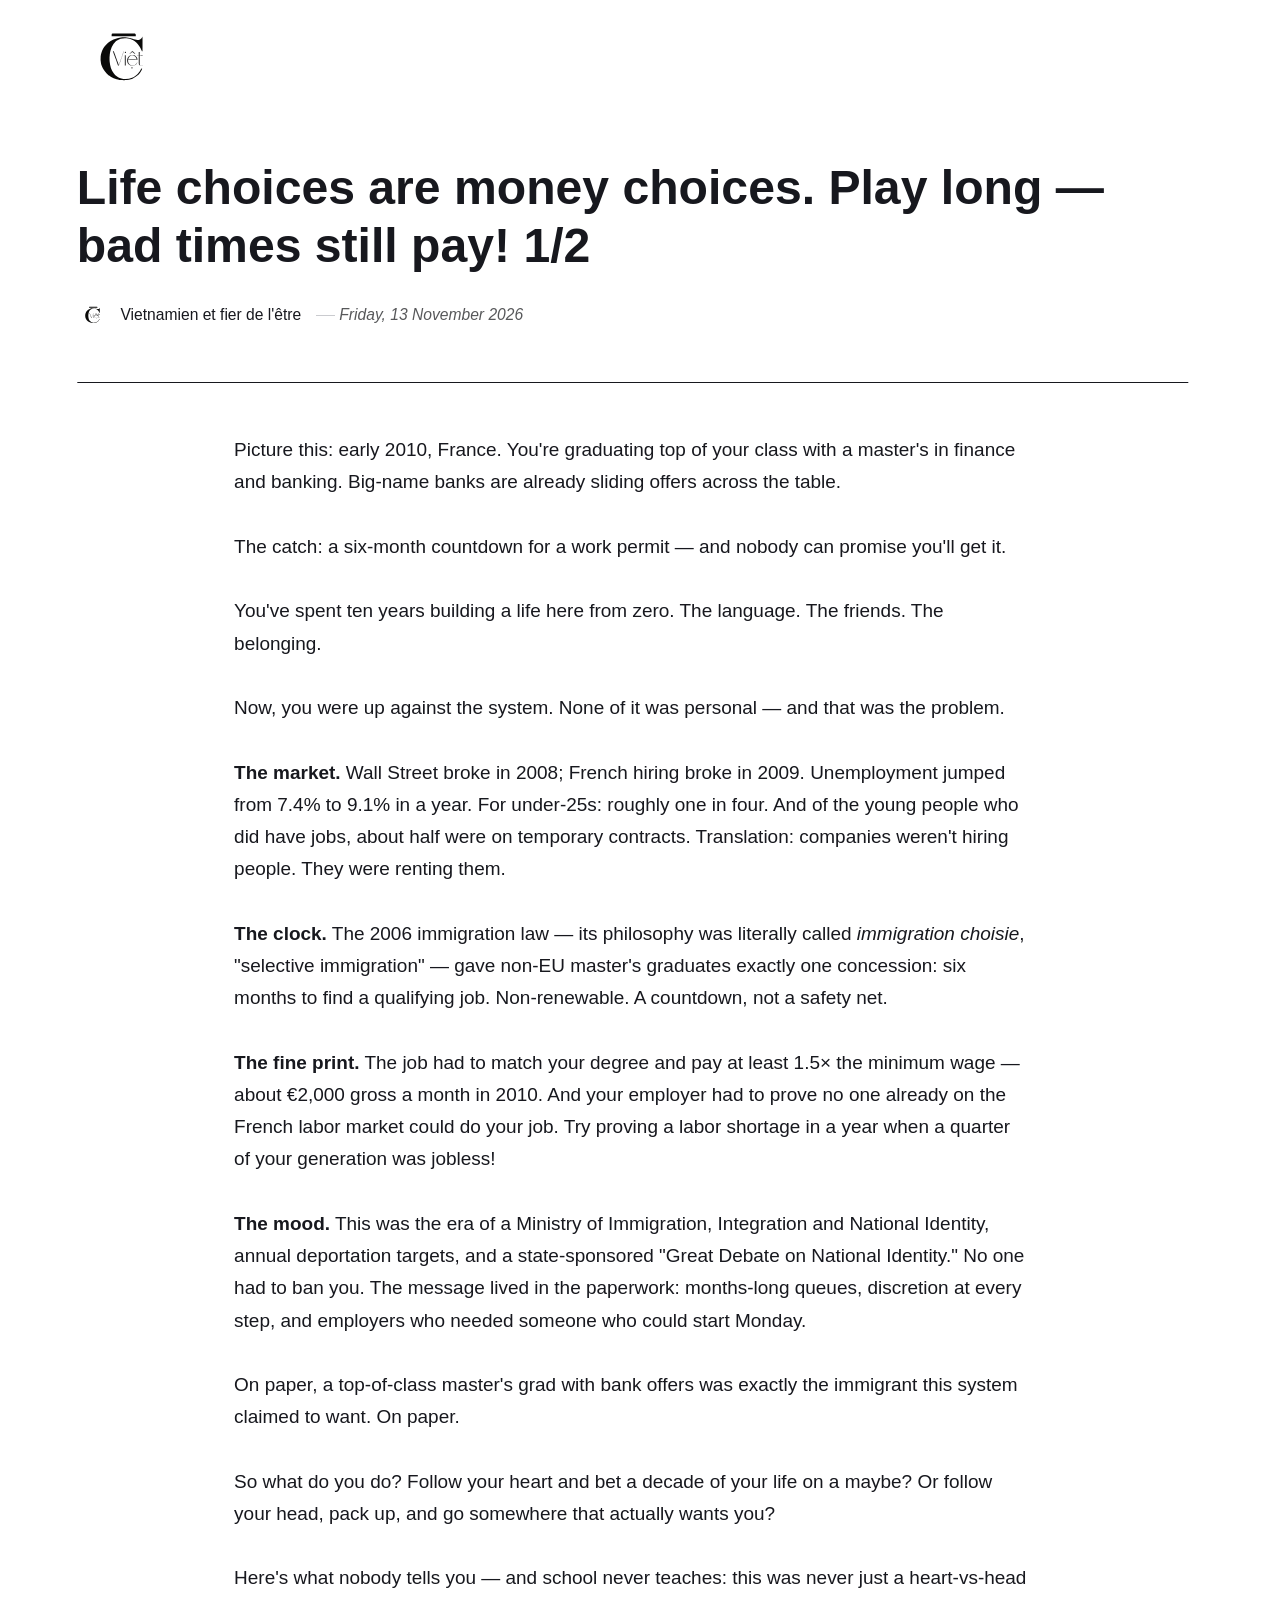
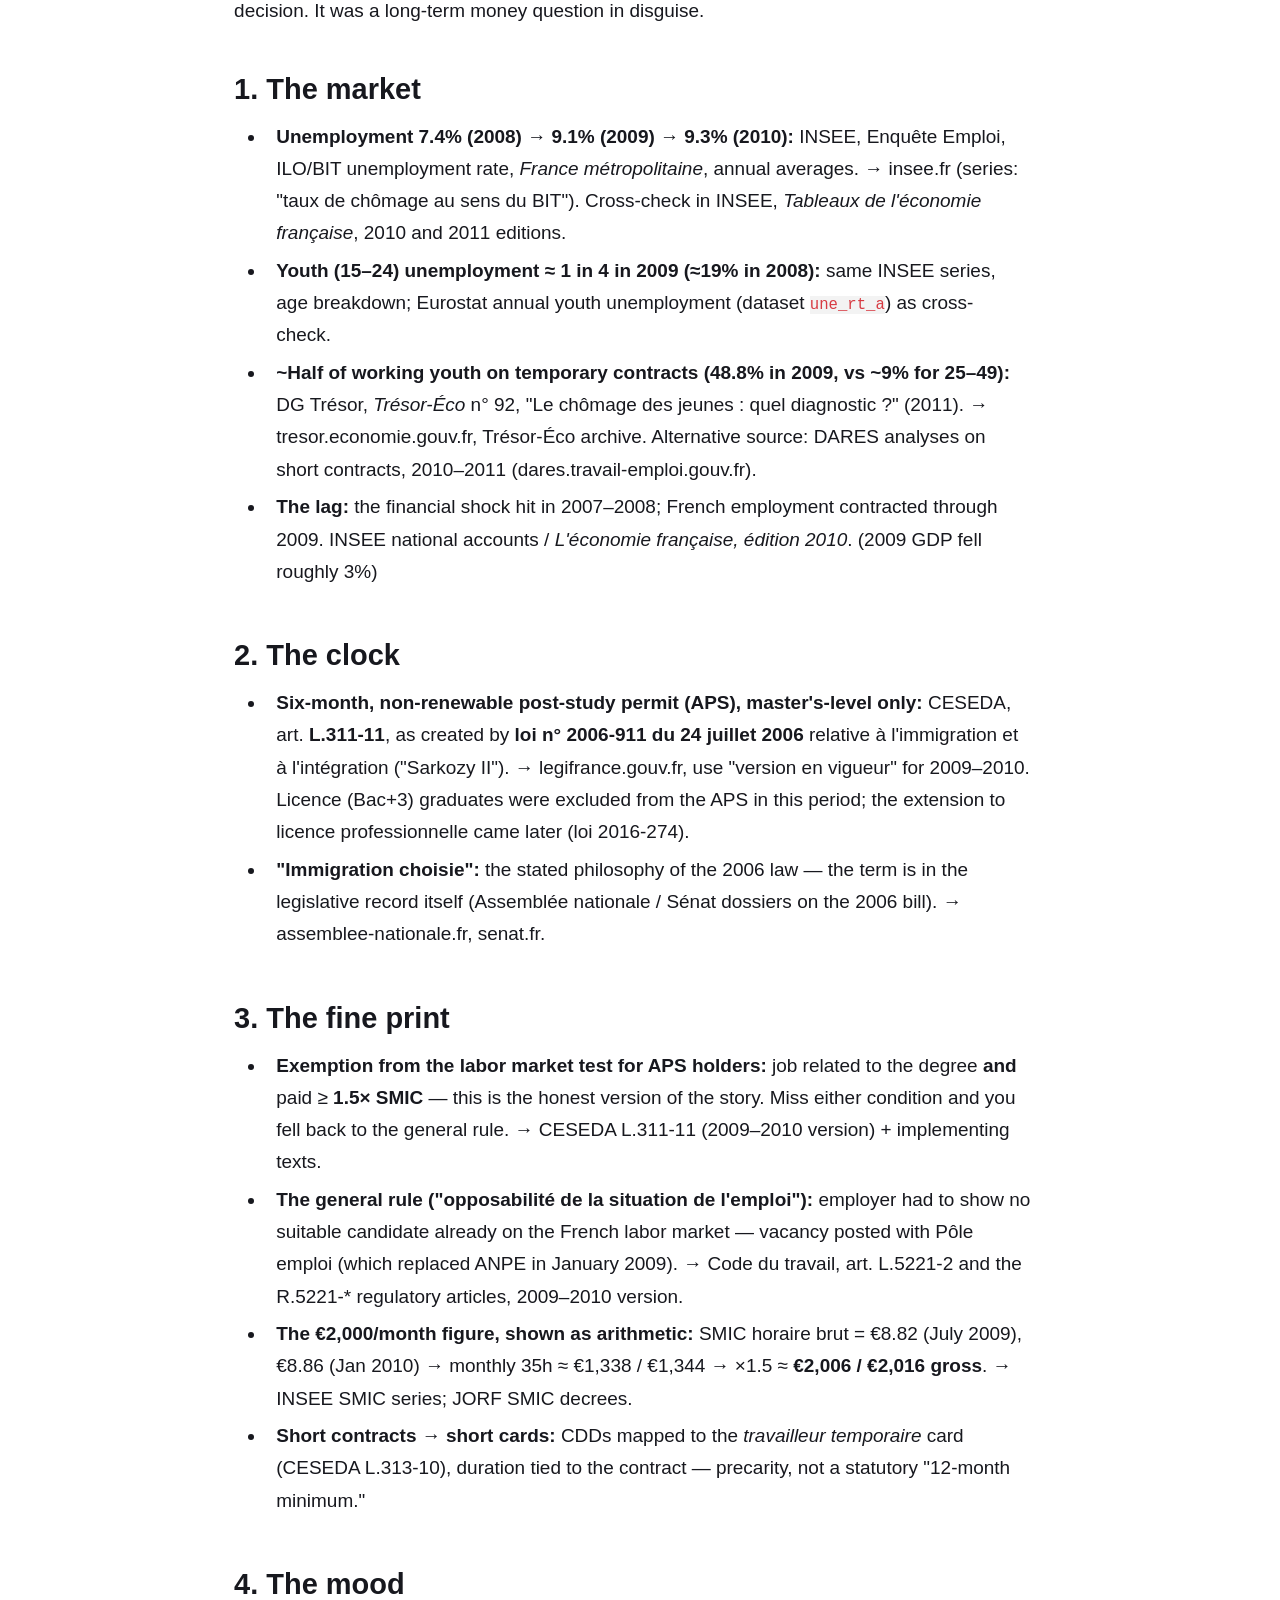
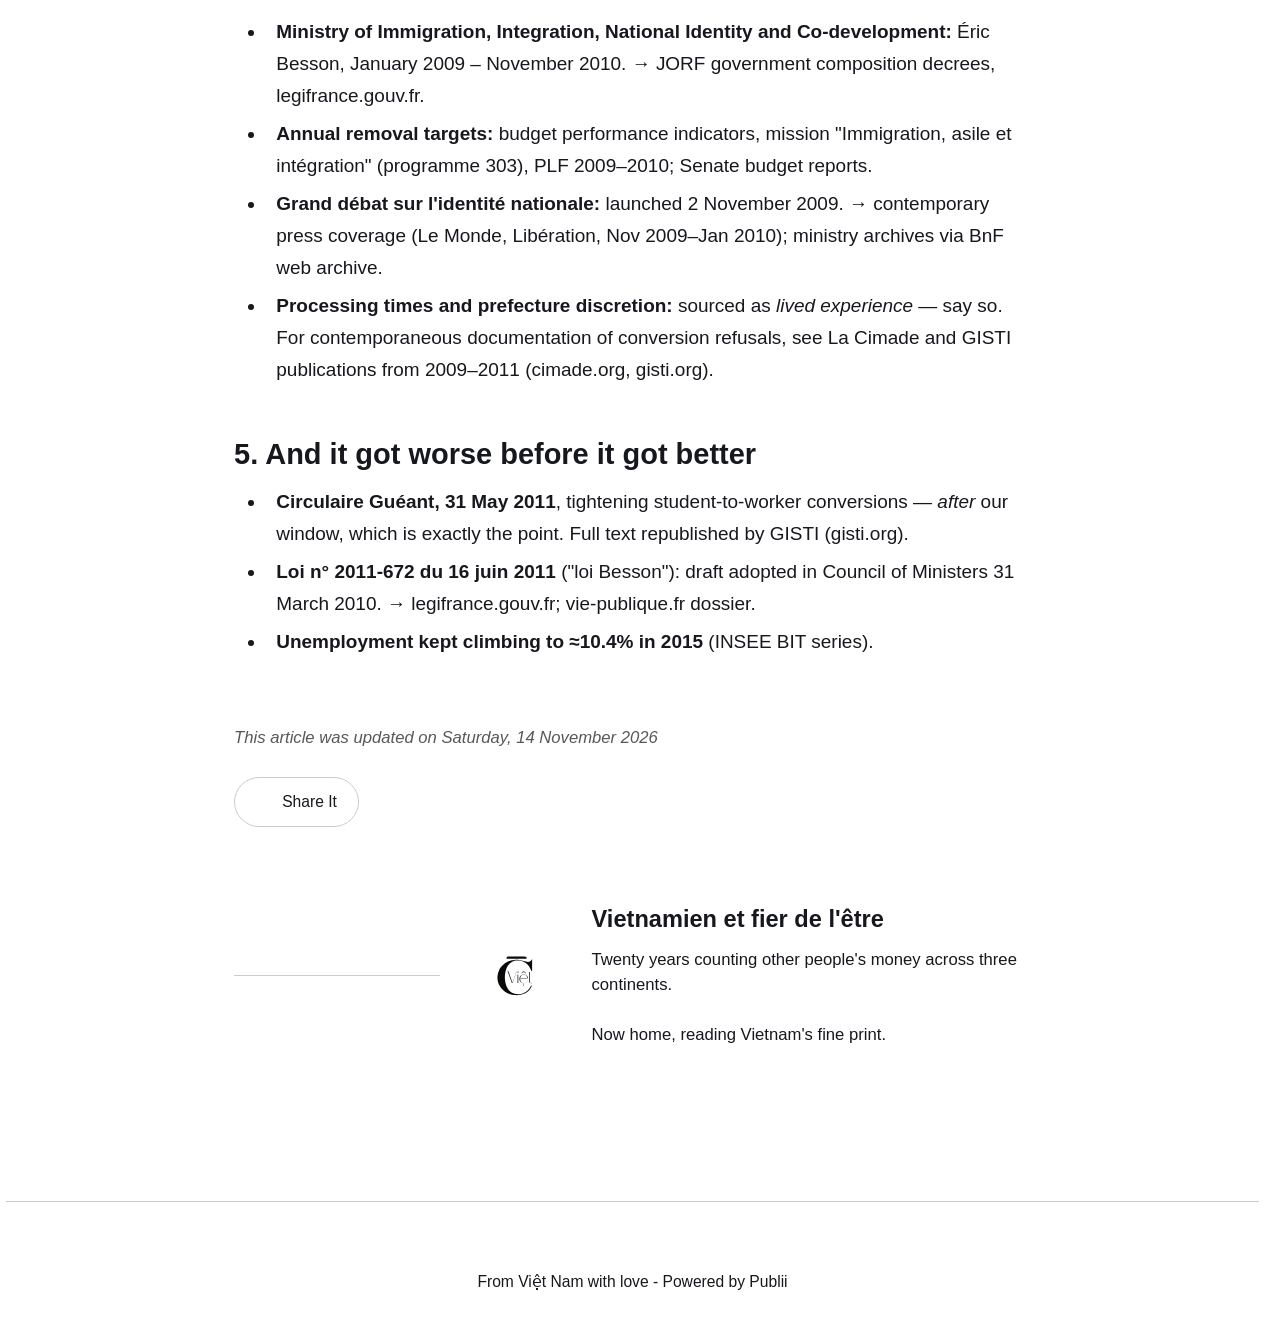
==== commit e2222d46: "Updated from Publii" ====
--- a/life-choices-are-money-choices-play-long-bad-times-still-pay-12/index.html
+++ b/life-choices-are-money-choices-play-long-bad-times-still-pay-12/index.html
@@ -1,6 +1,6 @@
-<!DOCTYPE html><html lang="en-gb"><head><meta charset="utf-8"><meta http-equiv="X-UA-Compatible" content="IE=edge"><meta name="viewport" content="width=device-width,initial-scale=1"><title>Life choices are money choices. Play long — bad times still pay! 1/2 - C&#x27;est Việt</title><meta name="generator" content="Publii Open-Source CMS for Static Site"><link rel="canonical" href="https://cestviet.github.io/cestviet/life-choices-are-money-choices-play-long-bad-times-still-pay-12/"><link rel="alternate" type="application/atom+xml" href="https://cestviet.github.io/cestviet/feed.xml" title="C&#x27;est Việt - RSS"><link rel="alternate" type="application/json" href="https://cestviet.github.io/cestviet/feed.json" title="C&#x27;est Việt - JSON"><meta property="og:title" content="Life choices are money choices. Play long — bad times still pay! 1/2"><meta property="og:image" content="https://cestviet.github.io/cestviet/media/website/a-minimalist-flat-logo-featuring-a-sleek-stylize.svg"><meta property="og:image:width" content="1024"><meta property="og:image:height" content="1024"><meta property="og:site_name" content="C&#x27;est Việt"><meta property="og:description" content=""><meta property="og:url" content="https://cestviet.github.io/cestviet/life-choices-are-money-choices-play-long-bad-times-still-pay-12/"><meta property="og:type" content="article"><link rel="stylesheet" href="https://cestviet.github.io/cestviet/assets/css/style.css?v&#x3D;9b02a974ddb182516a41734026b76985"><script type="application/ld+json">{"@context":"http://schema.org","@type":"Article","mainEntityOfPage":{"@type":"WebPage","@id":"https://cestviet.github.io/cestviet/life-choices-are-money-choices-play-long-bad-times-still-pay-12/"},"headline":"Life choices are money choices. Play long — bad times still pay! 1/2","datePublished":"2026-11-13T11:24+07:00","dateModified":"2026-11-13T11:43+07:00","image":{"@type":"ImageObject","url":"https://cestviet.github.io/cestviet/media/website/a-minimalist-flat-logo-featuring-a-sleek-stylize.svg","height":1024,"width":1024},"description":"","author":{"@type":"Person","name":"Vietnamien et fier de l'être","url":"https://cestviet.github.io/cestviet/authors/vietnamien-et-fier-de-letre/"},"publisher":{"@type":"Organization","name":"Vietnamien et fier de l'être","logo":{"@type":"ImageObject","url":"https://cestviet.github.io/cestviet/media/website/a-minimalist-flat-logo-featuring-a-sleek-stylize.svg","height":1024,"width":1024}}}</script><noscript><style>img[loading] {
+<!DOCTYPE html><html lang="en-gb"><head><meta charset="utf-8"><meta http-equiv="X-UA-Compatible" content="IE=edge"><meta name="viewport" content="width=device-width,initial-scale=1"><title>Life choices are money choices. Play long — bad times still pay! 1/2 - C&#x27;est Việt</title><meta name="description" content="Picture this: early 2010, France. You&#x27;re graduating top of your class with a master&#x27;s in finance and banking. Big-name banks are already sliding offers across the table. The catch: a six-month countdown for a work permit — and nobody can promise you&#x27;ll get it. You&#x27;ve spent ten years building a life here from zero. The language. The friends. The belonging. Now, you were up against the system. None of it was personal — and that was the problem. The market. Wall Street broke in 2008; French hiring broke in 2009. Unemployment jumped from 7.4% to 9.1% in a year. For under-25s: roughly one in four. And of the young people who did have jobs, about half were on temporary contracts. Translation: companies weren&#x27;t hiring people. They were renting them. The clock. The 2006 immigration law — its philosophy was literally called immigration choisie, &quot;selective immigration&quot; — gave non-EU master&#x27;s graduates exactly one concession: six months to find a qualifying job. Non-renewable. A countdown, not a safety net. The fine print. The job had to match your degree and pay at least 1.5× the minimum wage — about €2,000 gross a month in 2010. And your employer had to prove no one already on the French labor market could do your job. Try proving a labor shortage in a year when a quarter of your generation was jobless! The mood. This was the era of a Ministry of Immigration, Integration and National Identity, annual deportation targets, and a state-sponsored &quot;Great Debate on National Identity.&quot; No one had to ban you. The message lived in the paperwork: months-long queues, discretion at every step, and employers who needed someone who could start Monday. On paper, a top-of-class master&#x27;s grad with bank offers was exactly the immigrant this system claimed to want. On paper. So what do you do? Follow your heart and bet a decade of your life on a maybe? Or follow your head, pack up, and go somewhere that actually wants you? Here&#x27;s what nobody tells you — and school never teaches: this was never just a heart-vs-head decision. It was a long-term money question in disguise."><meta name="generator" content="Publii Open-Source CMS for Static Site"><link rel="canonical" href="https://cestviet.github.io/cestviet/life-choices-are-money-choices-play-long-bad-times-still-pay-12/"><link rel="alternate" type="application/atom+xml" href="https://cestviet.github.io/cestviet/feed.xml" title="C&#x27;est Việt - RSS"><link rel="alternate" type="application/json" href="https://cestviet.github.io/cestviet/feed.json" title="C&#x27;est Việt - JSON"><meta property="og:title" content="Life choices are money choices. Play long — bad times still pay! 1/2"><meta property="og:image" content="https://cestviet.github.io/cestviet/media/website/a-minimalist-flat-logo-featuring-a-sleek-stylize.svg"><meta property="og:image:width" content="1024"><meta property="og:image:height" content="1024"><meta property="og:site_name" content="C&#x27;est Việt"><meta property="og:description" content="Picture this: early 2010, France. You&#x27;re graduating top of your class with a master&#x27;s in finance and banking. Big-name banks are already sliding offers across the table. The catch: a six-month countdown for a work permit — and nobody can promise you&#x27;ll get it. You&#x27;ve spent ten years building a life here from zero. The language. The friends. The belonging. Now, you were up against the system. None of it was personal — and that was the problem. The market. Wall Street broke in 2008; French hiring broke in 2009. Unemployment jumped from 7.4% to 9.1% in a year. For under-25s: roughly one in four. And of the young people who did have jobs, about half were on temporary contracts. Translation: companies weren&#x27;t hiring people. They were renting them. The clock. The 2006 immigration law — its philosophy was literally called immigration choisie, &quot;selective immigration&quot; — gave non-EU master&#x27;s graduates exactly one concession: six months to find a qualifying job. Non-renewable. A countdown, not a safety net. The fine print. The job had to match your degree and pay at least 1.5× the minimum wage — about €2,000 gross a month in 2010. And your employer had to prove no one already on the French labor market could do your job. Try proving a labor shortage in a year when a quarter of your generation was jobless! The mood. This was the era of a Ministry of Immigration, Integration and National Identity, annual deportation targets, and a state-sponsored &quot;Great Debate on National Identity.&quot; No one had to ban you. The message lived in the paperwork: months-long queues, discretion at every step, and employers who needed someone who could start Monday. On paper, a top-of-class master&#x27;s grad with bank offers was exactly the immigrant this system claimed to want. On paper. So what do you do? Follow your heart and bet a decade of your life on a maybe? Or follow your head, pack up, and go somewhere that actually wants you? Here&#x27;s what nobody tells you — and school never teaches: this was never just a heart-vs-head decision. It was a long-term money question in disguise."><meta property="og:url" content="https://cestviet.github.io/cestviet/life-choices-are-money-choices-play-long-bad-times-still-pay-12/"><meta property="og:type" content="article"><link rel="stylesheet" href="https://cestviet.github.io/cestviet/assets/css/style.css?v&#x3D;9b02a974ddb182516a41734026b76985"><script type="application/ld+json">{"@context":"http://schema.org","@type":"Article","mainEntityOfPage":{"@type":"WebPage","@id":"https://cestviet.github.io/cestviet/life-choices-are-money-choices-play-long-bad-times-still-pay-12/"},"headline":"Life choices are money choices. Play long — bad times still pay! 1/2","datePublished":"2026-11-13T11:24+07:00","dateModified":"2026-11-14T15:15+07:00","image":{"@type":"ImageObject","url":"https://cestviet.github.io/cestviet/media/website/a-minimalist-flat-logo-featuring-a-sleek-stylize.svg","height":1024,"width":1024},"description":"Picture this: early 2010, France. You're graduating top of your class with a master's in finance and banking. Big-name banks are already sliding offers across the table. The catch: a six-month countdown for a work permit — and nobody can promise you'll get it. You've spent ten years building a life here from zero. The language. The friends. The belonging. Now, you were up against the system. None of it was personal — and that was the problem. The market. Wall Street broke in 2008; French hiring broke in 2009. Unemployment jumped from 7.4% to 9.1% in a year. For under-25s: roughly one in four. And of the young people who did have jobs, about half were on temporary contracts. Translation: companies weren't hiring people. They were renting them. The clock. The 2006 immigration law — its philosophy was literally called immigration choisie, \"selective immigration\" — gave non-EU master's graduates exactly one concession: six months to find a qualifying job. Non-renewable. A countdown, not a safety net. The fine print. The job had to match your degree and pay at least 1.5× the minimum wage — about €2,000 gross a month in 2010. And your employer had to prove no one already on the French labor market could do your job. Try proving a labor shortage in a year when a quarter of your generation was jobless! The mood. This was the era of a Ministry of Immigration, Integration and National Identity, annual deportation targets, and a state-sponsored \"Great Debate on National Identity.\" No one had to ban you. The message lived in the paperwork: months-long queues, discretion at every step, and employers who needed someone who could start Monday. On paper, a top-of-class master's grad with bank offers was exactly the immigrant this system claimed to want. On paper. So what do you do? Follow your heart and bet a decade of your life on a maybe? Or follow your head, pack up, and go somewhere that actually wants you? Here's what nobody tells you — and school never teaches: this was never just a heart-vs-head decision. It was a long-term money question in disguise.","author":{"@type":"Person","name":"Vietnamien et fier de l'être","url":"https://cestviet.github.io/cestviet/authors/vietnamien-et-fier-de-letre/"},"publisher":{"@type":"Organization","name":"Vietnamien et fier de l'être","logo":{"@type":"ImageObject","url":"https://cestviet.github.io/cestviet/media/website/a-minimalist-flat-logo-featuring-a-sleek-stylize.svg","height":1024,"width":1024}}}</script><noscript><style>img[loading] {
                     opacity: 1;
-                }</style></noscript></head><body class="post-template"><header class="top js-header"><a class="logo" href="https://cestviet.github.io/cestviet/"><img src="https://cestviet.github.io/cestviet/media/website/a-minimalist-flat-logo-featuring-a-sleek-stylize.svg" alt="C&#x27;est Việt" width="1024" height="1024"></a></header><main class="post"><article class="content"><div class="hero hero--noimage"><header class="hero__content"><div class="wrapper"><h1>Life choices are money choices. Play long — bad times still pay! 1/2</h1><div class="feed__meta content__meta"><img src="https://cestviet.github.io/cestviet/media/website/a-minimalist-flat-logo-featuring-a-sleek-stylize-2.svg" loading="eager" height="1024" width="1024" class="feed__author-thumb" alt=""> <a href="https://cestviet.github.io/cestviet/authors/vietnamien-et-fier-de-letre/" class="feed__author">Vietnamien et fier de l&#x27;être</a> <time datetime="2026-11-13T11:24" class="feed__date">Friday, 13 November 2026</time></div></div></header></div><div class="entry-wrapper content__entry"><p>In late 2009 and early 2010, non-EU foreign graduates in France were squeezed by a simultaneous <strong data-path-to-node="0" data-index-in-node="96">macroeconomic contraction</strong> (the Great Recession hitting the French labor market with a lag) and <strong data-path-to-node="0" data-index-in-node="191">restrictive administrative immigration mechanisms</strong> (specifically labor market testing and narrow post-study residence rules).</p><h3 dir="ltr" data-path-to-node="3">1. Macroeconomic Context: Peak Recession and Youth Hiring Freeze</h3><p dir="ltr" data-path-to-node="4">The global financial crisis hit the French labor market hardest in 2009, creating a severe bottleneck for entry-level hiring just as the 2009 cohort graduated.</p><ul dir="ltr" data-path-to-node="5"><li><p id="p-rc_a30de577f551a935-44" dir="ltr" data-path-to-node="5,0,0"><strong data-path-to-node="5,0,0" data-index-in-node="0">Surge in Overall and Youth Unemployment:</strong> <span class="citation-125">According to INSEE (National Institute of Statistics and Economic Studies), France's overall ILO unemployment rate jumped from </span><strong data-path-to-node="5,0,0" data-index-in-node="168"><span class="citation-125">7.4% in 2008</span></strong><span class="citation-125"> to </span><strong data-path-to-node="5,0,0" data-index-in-node="184"><span class="citation-125">9.1% in 2009</span></strong><span class="citation-125"> and </span><strong data-path-to-node="5,0,0" data-index-in-node="201"><span class="citation-125">9.3% in 2010</span></strong><span class="citation-125">, peaking at </span><strong data-path-to-node="5,0,0" data-index-in-node="226"><span class="citation-125">9.6% in Q4 2009</span></strong><span class="citation-125">. Among 15–24-year-olds, unemployment surged from </span><strong data-path-to-node="5,0,0" data-index-in-node="291"><span class="citation-125">19.2% in 2008</span></strong><span class="citation-125"> to </span><strong data-path-to-node="5,0,0" data-index-in-node="308"><span class="citation-125">24.0% in 2009</span></strong><span class="citation-125 citation-end-125">. <a href="https://www.macrotrends.net/global-metrics/countries/fra/france/youth-unemployment-rate" target="_blank" rel="noopener noreferrer">France Youth Unemployment Rate (1990-2026)</a></span></p></li><li><p id="p-rc_a30de577f551a935-45" dir="ltr" data-path-to-node="5,1,0"><strong data-path-to-node="5,1,0" data-index-in-node="0">Precarity of Entry-Level Contracts:</strong> <span class="citation-124">A 2011 study by the French Treasury (</span><i data-path-to-node="5,1,0" data-index-in-node="73"><span class="citation-124">Direction Générale du Trésor</span></i><span class="citation-124">, </span><i data-path-to-node="5,1,0" data-index-in-node="103"><span class="citation-124">Trésor-Éco</span></i><span class="citation-124"> n° 92) documented that in 2009, </span><strong data-path-to-node="5,1,0" data-index-in-node="146"><span class="citation-124">48.8% of employed youths (15–24)</span></strong><span class="citation-124 citation-end-124"> were relegated to temporary contracts (CDD, temp agency work, or subsidized contracts), compared to just 9% for workers aged 25–49.</span> For foreign graduates, temporary contracts were largely useless for securing long-term residency. <a href="https://www.tresor.economie.gouv.fr/Articles/a46040fc-6498-491b-bf5c-846c3a149bab/files/7bc8a26e-d54e-42ad-891c-6b981cd92b76#:~:text=Ceci%20pourrait%20notamment%20s'expliquer%20par%20%3A%20•,d'emploi%20mieux%20ciblée%20de%20ces%20derniers%20%3B" target="_blank" rel="noopener noreferrer">Le chômage des jeunes : quel diagnostic?</a></p></li></ul><h3 dir="ltr" data-path-to-node="7">2. Legal and Administrative Bottlenecks (<i data-path-to-node="7" data-index-in-node="41">CESEDA</i> &amp; Labor Market Testing)</h3><p id="p-rc_a30de577f551a935-46" dir="ltr" data-path-to-node="8"><span class="citation-123">During 2009–2010, non-EU graduates were governed by the </span><strong data-path-to-node="8" data-index-in-node="56"><span class="citation-123">Law of July 24, 2006</span></strong><span class="citation-123"> (</span><i data-path-to-node="8" data-index-in-node="78"><span class="citation-123">Loi Sarkozy II</span></i><span class="citation-123"> on selective immigration/</span><span class="citation-123">immigration choisie</span><span class="citation-123">), codified in the </span><i data-path-to-node="8" data-index-in-node="160"><span class="citation-123">Code de l'entrée et du séjour des étrangers et du droit d'asile</span></i><span class="citation-123 citation-end-123">(CESEDA).</span> While this law introduced a post-study job-search permit, its practical conditions pushed many graduates out when the economy contracted <a href="https://francearchives.gouv.fr/fr/findingaid/ea7a75e824355fdae7357c31bb704d1fa6d68585" target="null">Immigration. Archives du secrétaire général du ministère (2000-2010)</a>:</p><ul dir="ltr" data-path-to-node="9"><li><p id="p-rc_a30de577f551a935-47" dir="ltr" data-path-to-node="9,0,0"><strong data-path-to-node="9,0,0" data-index-in-node="0">Strict Eligibility for the Post-Study Permit (<i data-path-to-node="9,0,0" data-index-in-node="46">APS</i>):</strong> <span class="citation-122">Under Article L. 311-11 of CESEDA (created by the 2006 law), only graduates with a </span><strong data-path-to-node="9,0,0" data-index-in-node="135"><span class="citation-122">Master's degree or equivalent</span></strong><span class="citation-122"> (Bac+5) could apply for a non-renewable </span><strong data-path-to-node="9,0,0" data-index-in-node="205"><span class="citation-122">6-month </span><i data-path-to-node="9,0,0" data-index-in-node="213"><span class="citation-122">Autorisation Provisoire de Séjour</span></i><span class="citation-122"> (APS)</span></strong><span class="citation-122 citation-end-122"> to seek employment.</span> Graduates with Bachelor's degrees (<i data-path-to-node="9,0,0" data-index-in-node="308">Licence</i>, Bac+3) or vocational degrees were excluded and had to secure a qualifying job offer before their student visa expired—usually by autumn 2009—or leave France. <a href="https://www.france-terre-asile.org/actualites/actualites-choisies/integralite-de-la-circulaire-gueant-sur-les-etudiants-etrangers" target="_blank" rel="noopener noreferrer">INTÉGRALITÉ DE LA CIRCULAIRE GUÉANT SUR LES ÉTUDIANTS ÉTRANGERS</a></p></li><li><p id="p-rc_a30de577f551a935-48" dir="ltr" data-path-to-node="9,1,0"><strong data-path-to-node="9,1,0" data-index-in-node="0">The "Opposabilité de l'emploi" (Labor Market Test):</strong> <span class="citation-121">To transition from a student permit to a </span><i data-path-to-node="9,1,0" data-index-in-node="93"><span class="citation-121">salarié</span></i><span class="citation-121">(employee) residence permit (</span><i data-path-to-node="9,1,0" data-index-in-node="130"><span class="citation-121">changement de statut</span></i><span class="citation-121 citation-end-121">), a graduate's prospective employer had to prove to the labor administration (DDTEFP, merged into DIRECCTE in 2010) that they could not find a candidate already on the French labor market.</span> Because French unemployment had spiked to 9.6% in late 2009, prefectures and labor authorities had ample statistical justification to reject work authorizations on the grounds that local applicants were available. <a href="https://demandedesejour.fr/changement-de-statut-etudiant-salarie-conditions/#:~:text=La%20transition%20vers%20un%20titre%20de%20séjour,SMIC%20ou%20plus%20selon%20le%20poste)%20%3B" target="_blank" rel="noopener noreferrer">Changement de statut étudiant-salarié : Conditions à remplir en 2026</a></p></li><li><p id="p-rc_a30de577f551a935-49" dir="ltr" data-path-to-node="9,2,0"><strong data-path-to-node="9,2,0" data-index-in-node="0">Salary and Qualification Thresholds:</strong> <span class="citation-120">Under the 2006 framework, exemption from the labor market test via the APS required a job offer directly linked to the graduate's field of study with a salary of </span><strong data-path-to-node="9,2,0" data-index-in-node="199"><span class="citation-120">at least 1.5 times the SMIC</span></strong><span class="citation-120 citation-end-120">(French minimum wage).</span> During the 2009–2010 downturn, entry-level salaries stagnated, making 1.5× SMIC offers scarce outside specific engineering, IT, or finance roles. <a href="https://www.france-immigration.com/expert-articles/etudiants-etrangers-le-changement-de-statut-etudiant-a-salarie/#:~:text=Elle%20est%20réservée%20aux%20titulaires%20d'un%20diplôme,rarement%20quatre%20à%20six%20mois%2C%20récépissé%20compris." target="_blank" rel="noopener noreferrer">Étudiants étrangers : le changement de statut étudiant à salarié</a></p></li><li><p id="p-rc_a30de577f551a935-50" dir="ltr" data-path-to-node="9,3,0"><strong data-path-to-node="9,3,0" data-index-in-node="0">Exclusion of Short-Term Contracts:</strong> <span class="citation-119">Obtaining a standard </span><i data-path-to-node="9,3,0" data-index-in-node="56"><span class="citation-119">salarié</span></i><span class="citation-119 citation-end-119"> card required a permanent contract (CDI) or a fixed-term contract (CDD) of at least 12 months.</span> <span class="citation-118">Because French companies relied heavily on short CDDs and </span><i data-path-to-node="9,3,0" data-index-in-node="217"><span class="citation-118">intérim</span></i><span class="citation-118 citation-end-118"> (temp work) in 2009–2010 to manage economic uncertainty, foreign graduates offered 3- to 6-month contracts could not legally convert their student status. <a href="https://www.lassort-avocat.fr/changement-de-statut-etudiant-salarie/#:~:text=Pour%20un%20titulaire%20d'un%20master%2C%20cette%20voie,an%2C%20notamment%20un%20contrat%20à%20durée%20indéterminée." target="_blank" rel="noopener noreferrer">Changement de statut étudiant à salarié : voies et pièces</a></span></p></li></ul><h3 dir="ltr" data-path-to-node="11">3. Political Context: Escalating Restrictionism</h3><p dir="ltr" data-path-to-node="12">In late 2009 and early 2010, the French government actively tightened administrative scrutiny on legal immigration:</p><ul dir="ltr" data-path-to-node="13"><li><p id="p-rc_a30de577f551a935-51" dir="ltr" data-path-to-node="13,0,0"><strong data-path-to-node="13,0,0" data-index-in-node="0">Institutionalization of Immigration Quotas/Targets:</strong> <span class="citation-117">Under Éric Besson (Minister of Immigration, Integration, National Identity and Mutually Supportive Development from January 2009 to November 2010), the ministry enforced numerical targets for deportations and strict control over status conversions (</span><i data-path-to-node="13,0,0" data-index-in-node="301"><span class="citation-117">changements de statut</span></i><span class="citation-117 citation-end-117">). <a href="https://francearchives.gouv.fr/fr/findingaid/ea7a75e824355fdae7357c31bb704d1fa6d68585" target="_blank" rel="noopener noreferrer">Immigration. Archives du secrétaire général du ministère (2000-2010)</a></span></p><div class="source-inline-chip-container luminous-sources hide-from-message-actions ng-star-inserted"> </div></li><li><p dir="ltr" data-path-to-node="13,1,0"><strong data-path-to-node="13,1,0" data-index-in-node="0">Legislative Tightening (2009–2010):</strong> In November 2009, the government launched the controversial <i data-path-to-node="13,1,0" data-index-in-node="96">Grand débat sur l'identité nationale</i>, followed in <strong data-path-to-node="13,1,0" data-index-in-node="146">March 2010</strong> by the Council of Ministers' adoption of the draft bill for what became the <i data-path-to-node="13,1,0" data-index-in-node="233">Loi Besson</i> (enacted June 16, 2011). During this period, prefectures across France faced administrative pressure to reduce the issuance of work-related residence permits, leading to longer processing times (often 4 to 6 months) that deterred private employers from hiring non-EU graduates who could not start work immediately.</p></li></ul><pre><code><span class="qwen-markdown-text"><span class="qwen-markdown-text-node"><span style="text-decoration: underline;">Picture this</span>: early 2010, France. You were graduating top of your class with a master's in finance and banking. Big-name banks are already sliding offers across the table.</span></span></code><br><br><code><span class="qwen-markdown-text"><span class="qwen-markdown-text-node">The catch: a six-month wait for a work permit — and nobody can promise you'll get it.</span></span></code><br><br><code><span class="qwen-markdown-text"><span class="qwen-markdown-text-node">You've spent ten years building a life here from zero. The language. The friends. The belonging.<br></span></span></code><br><br><code><span class="qwen-markdown-text"><span class="qwen-markdown-text-node">So, what would you do? Follow your heart and bet a decade of your life on a maybe? Or follow your head, pack up, and go somewhere that actually wants you?</span></span></code><br><br><code><strong><span class="qwen-markdown-text"><span class="qwen-markdown-text-node" data-spm-anchor-id="a2ty_o01.29997173.0.i17.275fc921i0zB32">Here's what nobody tells you — and school never teaches: this was never just a heart-vs-head decision. It was a long-term money question in disguise!</span></span></strong></code></pre></div><footer class="content__footer"><div class="entry-wrapper"><p class="content__updated">This article was updated on Friday, 13 November 2026</p><div class="content__actions"><div class="content__share"><button class="btn--icon content__share-button js-content__share-button"><svg width="20" height="20" aria-hidden="true"><use xlink:href="https://cestviet.github.io/cestviet/assets/svg/svg-map.svg#share"></use></svg> <span>Share It</span></button><div class="content__share-popup js-content__share-popup"></div></div></div><div class="content__bio bio"><img src="https://cestviet.github.io/cestviet/media/website/a-minimalist-flat-logo-featuring-a-sleek-stylize-2.svg" loading="lazy" height="1024" width="1024" class="bio__avatar" alt=""><div><h3 class="h4 bio__name"><a href="https://cestviet.github.io/cestviet/authors/vietnamien-et-fier-de-letre/" rel="author">Vietnamien et fier de l&#x27;être</a></h3><div class="bio__desc"><p>Twenty years counting other people's money across three continents.</p><p>Now home, reading Vietnam's fine print.</p></div></div></div></div></footer></article></main><footer class="footer"><div class="wrapper"><div class="footer__copyright"><p>From Việt Nam with love - Powered by Publii</p></div><button id="backToTop" class="footer__bttop" aria-label="Back to top" title="Back to top"><svg width="20" height="20"><use xlink:href="https://cestviet.github.io/cestviet/assets/svg/svg-map.svg#toparrow"/></svg></button></div></footer><script defer="defer" src="https://cestviet.github.io/cestviet/assets/js/scripts.min.js?v&#x3D;548663b90e1600fd2c2dd54433d04b71"></script><script>window.publiiThemeMenuConfig={mobileMenuMode:'sidebar',animationSpeed:300,submenuWidth: 'auto',doubleClickTime:500,mobileMenuExpandableSubmenus:true,relatedContainerForOverlayMenuSelector:'.top'};</script><script>var images = document.querySelectorAll('img[loading]');
+                }</style></noscript></head><body class="post-template"><header class="top js-header"><a class="logo" href="https://cestviet.github.io/cestviet/"><img src="https://cestviet.github.io/cestviet/media/website/a-minimalist-flat-logo-featuring-a-sleek-stylize.svg" alt="C&#x27;est Việt" width="1024" height="1024"></a></header><main class="post"><article class="content"><div class="hero hero--noimage"><header class="hero__content"><div class="wrapper"><h1>Life choices are money choices. Play long — bad times still pay! 1/2</h1><div class="feed__meta content__meta"><img src="https://cestviet.github.io/cestviet/media/website/a-minimalist-flat-logo-featuring-a-sleek-stylize-2.svg" loading="eager" height="1024" width="1024" class="feed__author-thumb" alt=""> <a href="https://cestviet.github.io/cestviet/authors/vietnamien-et-fier-de-letre/" class="feed__author">Vietnamien et fier de l&#x27;être</a> <time datetime="2026-11-13T11:24" class="feed__date">Friday, 13 November 2026</time></div></div></header></div><div class="entry-wrapper content__entry"><div class="qwen-markdown-paragraph" dir="ltr"><span class="qwen-markdown-text"><span class="qwen-markdown-text-node" data-spm-anchor-id="a2ty_o01.29997173.0.i24.275fc921LaFToc">Picture this: early 2010, France. You're graduating top of your class with a master's in finance and banking. Big-name banks are already sliding offers across the table.</span></span></div><div class="qwen-markdown-space"> </div><div class="qwen-markdown-paragraph" dir="ltr"><span class="qwen-markdown-text"><span class="qwen-markdown-text-node">The catch: a six-month countdown for a work permit — and nobody can promise you'll get it.</span></span></div><div class="qwen-markdown-space"> </div><div class="qwen-markdown-paragraph" dir="ltr"><span class="qwen-markdown-text"><span class="qwen-markdown-text-node">You've spent ten years building a life here from zero. The language. The friends. The belonging.</span></span></div><div class="qwen-markdown-space"> </div><div class="qwen-markdown-paragraph" dir="ltr"><span class="qwen-markdown-text"><span class="qwen-markdown-text-node">Now, you were up against the system. None of it was personal — and that was the problem.</span></span></div><div class="qwen-markdown-space"> </div><div class="qwen-markdown-paragraph" dir="ltr" data-spm-anchor-id="a2ty_o01.29997173.0.i16.275fc921LaFToc"><strong class="qwen-markdown-strong" dir="ltr"><span class="qwen-markdown-text"><span class="qwen-markdown-text-node">The market.</span></span></strong><span class="qwen-markdown-text"><span class="qwen-markdown-text-node" data-spm-anchor-id="a2ty_o01.29997173.0.i17.275fc921LaFToc"> Wall Street broke in 2008; French hiring broke in 2009. Unemployment jumped from 7.4% to 9.1% in a year. For under-25s: roughly one in four. And of the young people who did have jobs, about half were on temporary contracts. Translation: companies weren't hiring people. They were renting them.</span></span></div><div class="qwen-markdown-space"> </div><div class="qwen-markdown-paragraph" dir="ltr"><strong class="qwen-markdown-strong" dir="ltr"><span class="qwen-markdown-text"><span class="qwen-markdown-text-node">The clock.</span></span></strong><span class="qwen-markdown-text"><span class="qwen-markdown-text-node"> The 2006 immigration law — its philosophy was literally called </span></span><em class="qwen-markdown-em" dir="ltr"><span class="qwen-markdown-text"><span class="qwen-markdown-text-node">immigration choisie</span></span></em><span class="qwen-markdown-text"><span class="qwen-markdown-text-node">, "selective immigration" — gave non-EU master's graduates exactly one concession: six months to find a qualifying job. Non-renewable. A countdown, not a safety net.</span></span></div><div class="qwen-markdown-space"> </div><div class="qwen-markdown-paragraph" dir="ltr"><strong class="qwen-markdown-strong" dir="ltr"><span class="qwen-markdown-text"><span class="qwen-markdown-text-node">The fine print.</span></span></strong><span class="qwen-markdown-text"><span class="qwen-markdown-text-node"> The job had to match your degree and pay at least 1.5× the minimum wage — about €2,000 gross a month in 2010. And your employer had to prove no one already on the French labor market could do your job. Try proving a labor shortage in a year when a quarter of your generation was jobless!</span></span></div><div class="qwen-markdown-space"> </div><div class="qwen-markdown-paragraph" dir="ltr"><strong class="qwen-markdown-strong" dir="ltr"><span class="qwen-markdown-text"><span class="qwen-markdown-text-node">The mood.</span></span></strong><span class="qwen-markdown-text"><span class="qwen-markdown-text-node"> This was the era of a Ministry of Immigration, Integration and National Identity, annual deportation targets, and a state-sponsored "Great Debate on National Identity." No one had to ban you. The message lived in the paperwork: months-long queues, discretion at every step, and employers who needed someone who could start Monday.</span></span></div><div class="qwen-markdown-space"> </div><div class="qwen-markdown-paragraph" dir="ltr"><span class="qwen-markdown-text"><span class="qwen-markdown-text-node">On paper, a top-of-class master's grad with bank offers was exactly the immigrant this system claimed to want. On paper.</span></span></div><div class="qwen-markdown-space"> </div><div class="qwen-markdown-paragraph" dir="ltr"><span class="qwen-markdown-text"><span class="qwen-markdown-text-node">So what do you do? Follow your heart and bet a decade of your life on a maybe? Or follow your head, pack up, and go somewhere that actually wants you?</span></span></div><div class="qwen-markdown-space"> </div><div class="qwen-markdown-paragraph" dir="ltr" data-spm-anchor-id="a2ty_o01.29997173.0.i18.275fc921LaFToc"><span class="qwen-markdown-text"><span class="qwen-markdown-text-node">Here's what nobody tells you — and school never teaches: this was never just a heart-vs-head decision. It was a long-term money question in disguise.</span></span></div><div dir="ltr" data-spm-anchor-id="a2ty_o01.29997173.0.i18.275fc921LaFToc"><h3 class="qwen-markdown-heading" dir="ltr"><span class="qwen-markdown-text"><span class="qwen-markdown-text-node" data-spm-anchor-id="a2ty_o01.29997173.0.i25.275fc921LaFToc">1. The market</span></span></h3><ul class="qwen-markdown-list" dir="ltr"><li class="qwen-markdown-list-item" dir="ltr"><strong class="qwen-markdown-strong" dir="ltr"><span class="qwen-markdown-text"><span class="qwen-markdown-text-node">Unemployment 7.4% (2008) → 9.1% (2009) → 9.3% (2010):</span></span></strong><span class="qwen-markdown-text"><span class="qwen-markdown-text-node"> INSEE, Enquête Emploi, ILO/BIT unemployment rate, </span></span><em class="qwen-markdown-em" dir="ltr"><span class="qwen-markdown-text"><span class="qwen-markdown-text-node">France métropolitaine</span></span></em><span class="qwen-markdown-text"><span class="qwen-markdown-text-node">, annual averages. → insee.fr (series: "taux de chômage au sens du BIT"). Cross-check in INSEE, </span></span><em class="qwen-markdown-em" dir="ltr"><span class="qwen-markdown-text"><span class="qwen-markdown-text-node">Tableaux de l'économie française</span></span></em><span class="qwen-markdown-text"><span class="qwen-markdown-text-node">, 2010 and 2011 editions. </span></span></li><li class="qwen-markdown-list-item" dir="ltr"><strong class="qwen-markdown-strong" dir="ltr"><span class="qwen-markdown-text"><span class="qwen-markdown-text-node">Youth (15–24) unemployment ≈ 1 in 4 in 2009 (≈19% in 2008):</span></span></strong><span class="qwen-markdown-text"><span class="qwen-markdown-text-node"> same INSEE series, age breakdown; Eurostat annual youth unemployment (dataset </span></span><code class="qwen-markdown-codespan" dir="ltr">une_rt_a</code><span class="qwen-markdown-text"><span class="qwen-markdown-text-node">) as cross-check. </span></span></li><li class="qwen-markdown-list-item" dir="ltr"><strong class="qwen-markdown-strong" dir="ltr"><span class="qwen-markdown-text"><span class="qwen-markdown-text-node">~Half of working youth on temporary contracts (48.8% in 2009, vs ~9% for 25–49):</span></span></strong><span class="qwen-markdown-text"><span class="qwen-markdown-text-node"> DG Trésor, </span></span><em class="qwen-markdown-em" dir="ltr"><span class="qwen-markdown-text"><span class="qwen-markdown-text-node">Trésor-Éco</span></span></em><span class="qwen-markdown-text"><span class="qwen-markdown-text-node"> n° 92, "Le chômage des jeunes : quel diagnostic ?" (2011). → tresor.economie.gouv.fr, Trésor-Éco archive.</span></span><span class="qwen-markdown-text"><span class="qwen-markdown-text-node"> Alternative source: DARES analyses on short contracts, 2010–2011 (dares.travail-emploi.gouv.fr).</span></span></li><li class="qwen-markdown-list-item" dir="ltr"><strong class="qwen-markdown-strong" dir="ltr"><span class="qwen-markdown-text"><span class="qwen-markdown-text-node">The lag:</span></span></strong><span class="qwen-markdown-text"><span class="qwen-markdown-text-node"> the financial shock hit in 2007–2008; French employment contracted through 2009. INSEE national accounts / </span></span><em class="qwen-markdown-em" dir="ltr"><span class="qwen-markdown-text"><span class="qwen-markdown-text-node">L'économie française, édition 2010</span></span></em><span class="qwen-markdown-text"><span class="qwen-markdown-text-node">. (2009 GDP fell roughly 3%)</span></span></li></ul><h3 class="qwen-markdown-heading" dir="ltr"><span class="qwen-markdown-text"><span class="qwen-markdown-text-node">2. The clock</span></span></h3><ul class="qwen-markdown-list" dir="ltr"><li class="qwen-markdown-list-item" dir="ltr"><strong class="qwen-markdown-strong" dir="ltr"><span class="qwen-markdown-text"><span class="qwen-markdown-text-node">Six-month, non-renewable post-study permit (APS), master's-level only:</span></span></strong><span class="qwen-markdown-text"><span class="qwen-markdown-text-node"> CESEDA, art. </span></span><strong class="qwen-markdown-strong" dir="ltr"><span class="qwen-markdown-text"><span class="qwen-markdown-text-node">L.311-11</span></span></strong><span class="qwen-markdown-text"><span class="qwen-markdown-text-node">, as created by </span></span><strong class="qwen-markdown-strong" dir="ltr"><span class="qwen-markdown-text"><span class="qwen-markdown-text-node">loi n° 2006-911 du 24 juillet 2006</span></span></strong><span class="qwen-markdown-text"><span class="qwen-markdown-text-node"> relative à l'immigration et à l'intégration ("Sarkozy II"). → legifrance.gouv.fr, use "version en vigueur" for 2009–2010. Licence (Bac+3) graduates were excluded from the APS in this period; the extension to licence professionnelle came later (loi 2016-274).</span></span></li><li class="qwen-markdown-list-item" dir="ltr"><strong class="qwen-markdown-strong" dir="ltr"><span class="qwen-markdown-text"><span class="qwen-markdown-text-node">"Immigration choisie":</span></span></strong><span class="qwen-markdown-text"><span class="qwen-markdown-text-node"> the stated philosophy of the 2006 law — the term is in the legislative record itself (Assemblée nationale / Sénat dossiers on the 2006 bill). → assemblee-nationale.fr, senat.fr.</span></span></li></ul><h3 class="qwen-markdown-heading" dir="ltr"><span class="qwen-markdown-text"><span class="qwen-markdown-text-node">3. The fine print</span></span></h3><ul class="qwen-markdown-list" dir="ltr"><li class="qwen-markdown-list-item" dir="ltr"><strong class="qwen-markdown-strong" dir="ltr"><span class="qwen-markdown-text"><span class="qwen-markdown-text-node">Exemption from the labor market test for APS holders:</span></span></strong><span class="qwen-markdown-text"><span class="qwen-markdown-text-node"> job related to the degree </span></span><strong class="qwen-markdown-strong" dir="ltr"><span class="qwen-markdown-text"><span class="qwen-markdown-text-node">and</span></span></strong><span class="qwen-markdown-text"><span class="qwen-markdown-text-node"> paid ≥ </span></span><strong class="qwen-markdown-strong" dir="ltr"><span class="qwen-markdown-text"><span class="qwen-markdown-text-node">1.5× SMIC</span></span></strong><span class="qwen-markdown-text"><span class="qwen-markdown-text-node"> — this is the honest version of the story. Miss either condition and you fell back to the general rule. → CESEDA L.311-11 (2009–2010 version) + implementing texts. </span></span></li><li class="qwen-markdown-list-item" dir="ltr"><strong class="qwen-markdown-strong" dir="ltr"><span class="qwen-markdown-text"><span class="qwen-markdown-text-node">The general rule ("opposabilité de la situation de l'emploi"):</span></span></strong><span class="qwen-markdown-text"><span class="qwen-markdown-text-node"> employer had to show no suitable candidate already on the French labor market — vacancy posted with Pôle emploi (which replaced ANPE in January 2009). → Code du travail, art. L.5221-2 and the R.5221-* regulatory articles, 2009–2010 version.</span></span></li><li class="qwen-markdown-list-item" dir="ltr"><strong class="qwen-markdown-strong" dir="ltr"><span class="qwen-markdown-text"><span class="qwen-markdown-text-node">The €2,000/month figure, shown as arithmetic:</span></span></strong><span class="qwen-markdown-text"><span class="qwen-markdown-text-node"> SMIC horaire brut = €8.82 (July 2009), €8.86 (Jan 2010) → monthly 35h ≈ €1,338 / €1,344 → ×1.5 ≈ </span></span><strong class="qwen-markdown-strong" dir="ltr"><span class="qwen-markdown-text"><span class="qwen-markdown-text-node">€2,006 / €2,016 gross</span></span></strong><span class="qwen-markdown-text"><span class="qwen-markdown-text-node">. → INSEE SMIC series; JORF SMIC decrees.</span></span></li><li class="qwen-markdown-list-item" dir="ltr"><strong class="qwen-markdown-strong" dir="ltr"><span class="qwen-markdown-text"><span class="qwen-markdown-text-node">Short contracts → short cards:</span></span></strong><span class="qwen-markdown-text"><span class="qwen-markdown-text-node"> CDDs mapped to the </span></span><em class="qwen-markdown-em" dir="ltr"><span class="qwen-markdown-text"><span class="qwen-markdown-text-node">travailleur temporaire</span></span></em><span class="qwen-markdown-text"><span class="qwen-markdown-text-node"> card (CESEDA L.313-10), duration tied to the contract — precarity, not a statutory "12-month minimum."</span></span></li></ul><h3 class="qwen-markdown-heading" dir="ltr"><span class="qwen-markdown-text"><span class="qwen-markdown-text-node">4. The mood</span></span></h3><ul class="qwen-markdown-list" dir="ltr"><li class="qwen-markdown-list-item" dir="ltr"><strong class="qwen-markdown-strong" dir="ltr"><span class="qwen-markdown-text"><span class="qwen-markdown-text-node">Ministry of Immigration, Integration, National Identity and Co-development:</span></span></strong><span class="qwen-markdown-text"><span class="qwen-markdown-text-node"> Éric Besson, January 2009 – November 2010. → JORF government composition decrees, legifrance.gouv.fr.</span></span></li><li class="qwen-markdown-list-item" dir="ltr"><strong class="qwen-markdown-strong" dir="ltr"><span class="qwen-markdown-text"><span class="qwen-markdown-text-node">Annual removal targets:</span></span></strong><span class="qwen-markdown-text"><span class="qwen-markdown-text-node"> budget performance indicators, mission "Immigration, asile et intégration" (programme 303), PLF 2009–2010; Senate budget reports. </span></span></li><li class="qwen-markdown-list-item" dir="ltr"><strong class="qwen-markdown-strong" dir="ltr"><span class="qwen-markdown-text"><span class="qwen-markdown-text-node">Grand débat sur l'identité nationale:</span></span></strong><span class="qwen-markdown-text"><span class="qwen-markdown-text-node"> launched 2 November 2009. → contemporary press coverage (Le Monde, Libération, Nov 2009–Jan 2010); ministry archives via BnF web archive.</span></span></li><li class="qwen-markdown-list-item" dir="ltr"><strong class="qwen-markdown-strong" dir="ltr"><span class="qwen-markdown-text"><span class="qwen-markdown-text-node">Processing times and prefecture discretion:</span></span></strong><span class="qwen-markdown-text"><span class="qwen-markdown-text-node"> sourced as </span></span><em class="qwen-markdown-em" dir="ltr"><span class="qwen-markdown-text"><span class="qwen-markdown-text-node">lived experience</span></span></em><span class="qwen-markdown-text"><span class="qwen-markdown-text-node"> — say so. For contemporaneous documentation of conversion refusals, see La Cimade and GISTI publications from 2009–2011 (cimade.org, gisti.org).</span></span></li></ul><h3 class="qwen-markdown-heading" dir="ltr"><span class="qwen-markdown-text"><span class="qwen-markdown-text-node">5. And it got worse before it got better</span></span></h3><ul class="qwen-markdown-list" dir="ltr"><li class="qwen-markdown-list-item" dir="ltr"><strong class="qwen-markdown-strong" dir="ltr"><span class="qwen-markdown-text"><span class="qwen-markdown-text-node">Circulaire Guéant, 31 May 2011</span></span></strong><span class="qwen-markdown-text"><span class="qwen-markdown-text-node">, tightening student-to-worker conversions — </span></span><em class="qwen-markdown-em" dir="ltr"><span class="qwen-markdown-text"><span class="qwen-markdown-text-node">after</span></span></em><span class="qwen-markdown-text"><span class="qwen-markdown-text-node"> our window, which is exactly the point. Full text republished by GISTI (gisti.org).</span></span></li><li class="qwen-markdown-list-item" dir="ltr"><strong class="qwen-markdown-strong" dir="ltr"><span class="qwen-markdown-text"><span class="qwen-markdown-text-node">Loi n° 2011-672 du 16 juin 2011</span></span></strong><span class="qwen-markdown-text"><span class="qwen-markdown-text-node"> ("loi Besson"): draft adopted in Council of Ministers 31 March 2010. → legifrance.gouv.fr; vie-publique.fr dossier.</span></span></li><li class="qwen-markdown-list-item" dir="ltr"><strong class="qwen-markdown-strong" dir="ltr"><span class="qwen-markdown-text"><span class="qwen-markdown-text-node">Unemployment kept climbing to ≈10.4% in 2015</span></span></strong><span class="qwen-markdown-text"><span class="qwen-markdown-text-node"> (INSEE BIT series).</span></span></li></ul></div></div><footer class="content__footer"><div class="entry-wrapper"><p class="content__updated">This article was updated on Saturday, 14 November 2026</p><div class="content__actions"><div class="content__share"><button class="btn--icon content__share-button js-content__share-button"><svg width="20" height="20" aria-hidden="true"><use xlink:href="https://cestviet.github.io/cestviet/assets/svg/svg-map.svg#share"></use></svg> <span>Share It</span></button><div class="content__share-popup js-content__share-popup"></div></div></div><div class="content__bio bio"><img src="https://cestviet.github.io/cestviet/media/website/a-minimalist-flat-logo-featuring-a-sleek-stylize-2.svg" loading="lazy" height="1024" width="1024" class="bio__avatar" alt=""><div><h3 class="h4 bio__name"><a href="https://cestviet.github.io/cestviet/authors/vietnamien-et-fier-de-letre/" rel="author">Vietnamien et fier de l&#x27;être</a></h3><div class="bio__desc"><p>Twenty years counting other people's money across three continents.</p><p>Now home, reading Vietnam's fine print.</p></div></div></div></div></footer></article></main><footer class="footer"><div class="wrapper"><div class="footer__copyright"><p>From Việt Nam with love - Powered by Publii</p></div><button id="backToTop" class="footer__bttop" aria-label="Back to top" title="Back to top"><svg width="20" height="20"><use xlink:href="https://cestviet.github.io/cestviet/assets/svg/svg-map.svg#toparrow"/></svg></button></div></footer><script defer="defer" src="https://cestviet.github.io/cestviet/assets/js/scripts.min.js?v&#x3D;548663b90e1600fd2c2dd54433d04b71"></script><script>window.publiiThemeMenuConfig={mobileMenuMode:'sidebar',animationSpeed:300,submenuWidth: 'auto',doubleClickTime:500,mobileMenuExpandableSubmenus:true,relatedContainerForOverlayMenuSelector:'.top'};</script><script>var images = document.querySelectorAll('img[loading]');
         for (var i = 0; i < images.length; i++) {
             if (images[i].complete) {
                 images[i].classList.add('is-loaded');
